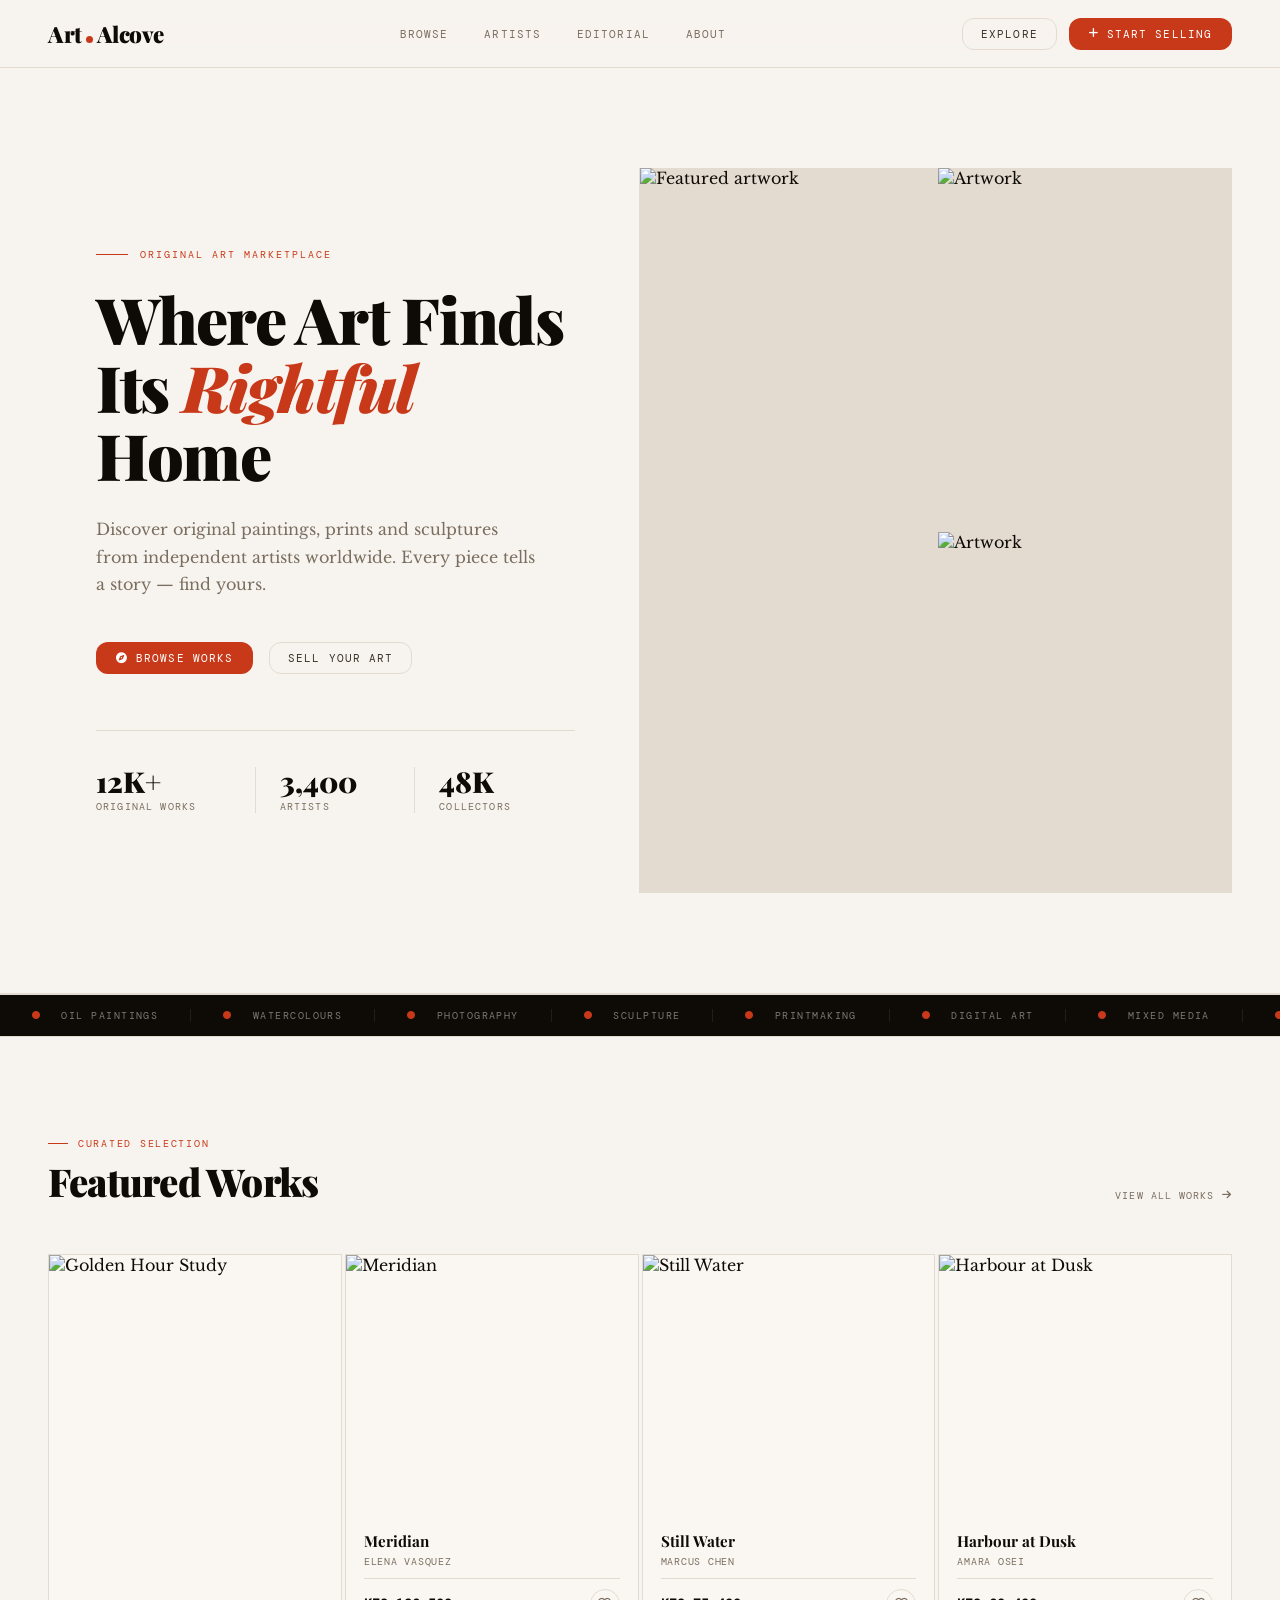
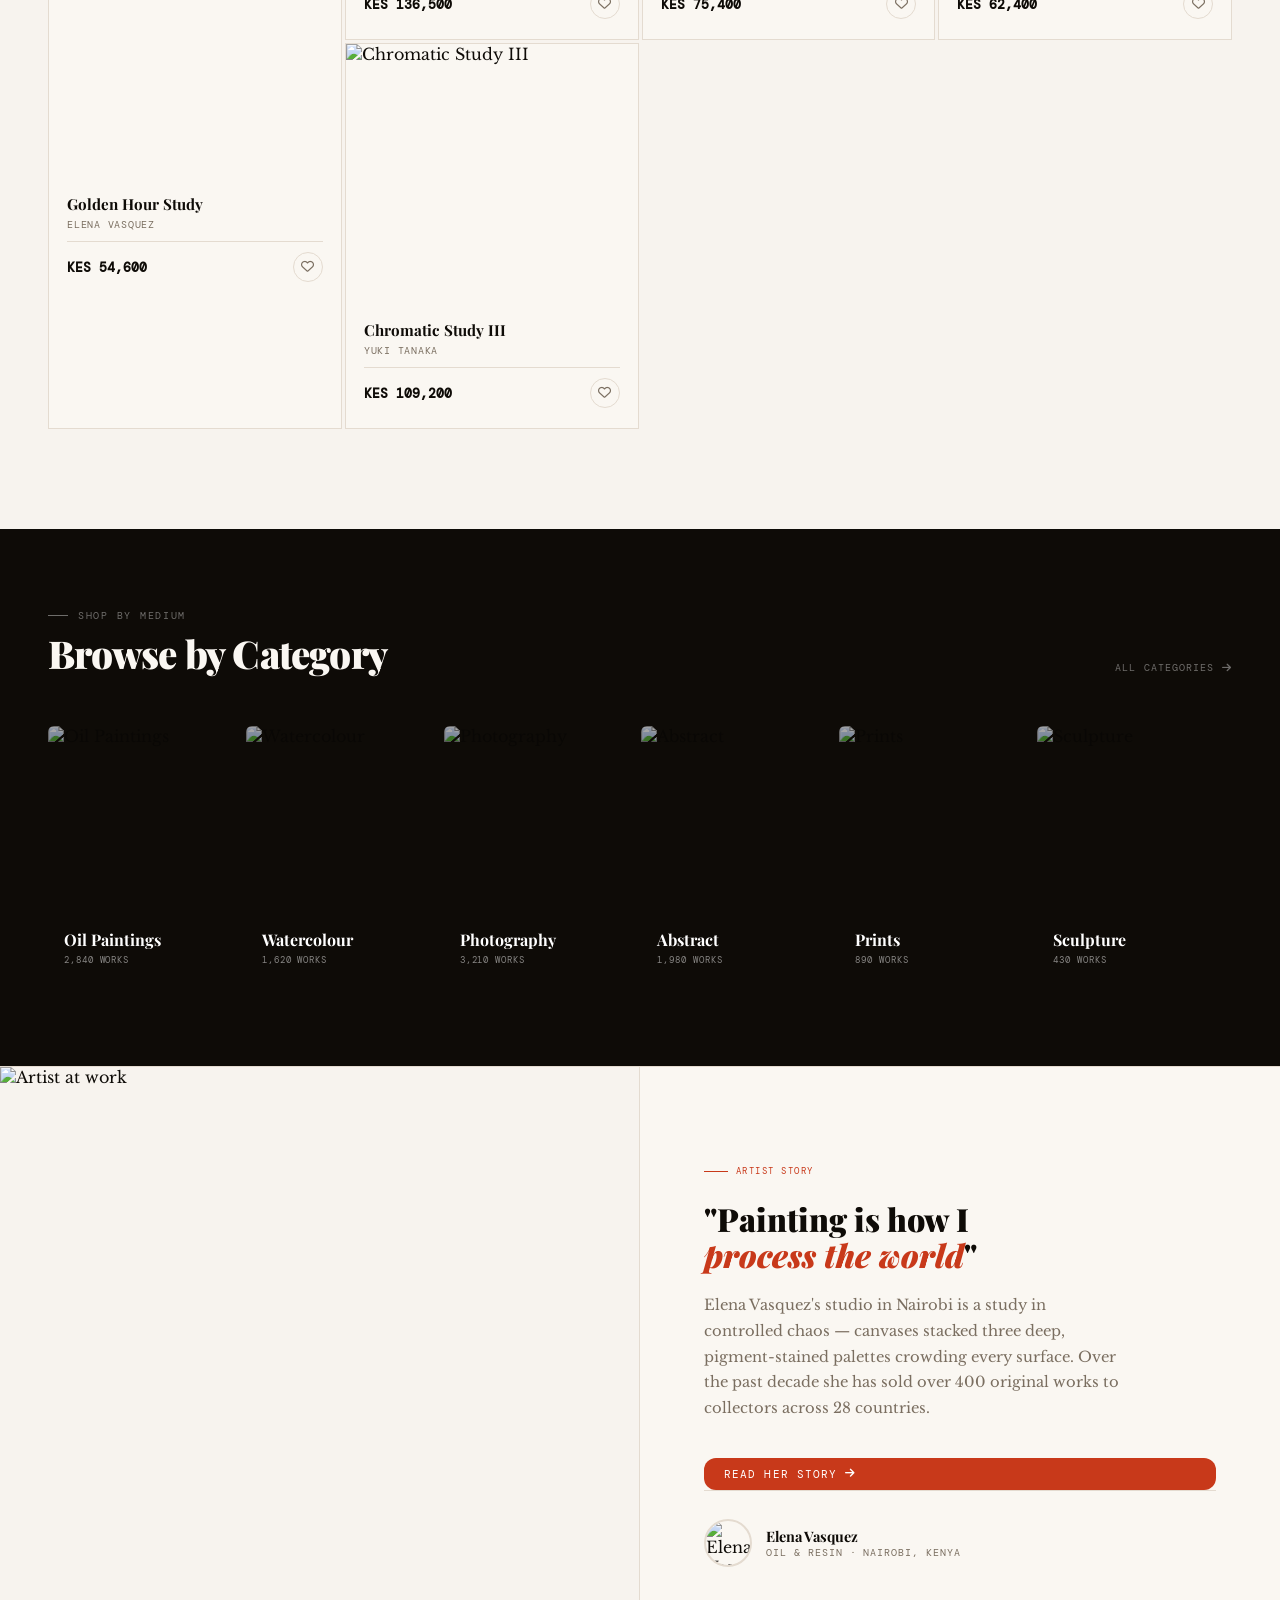
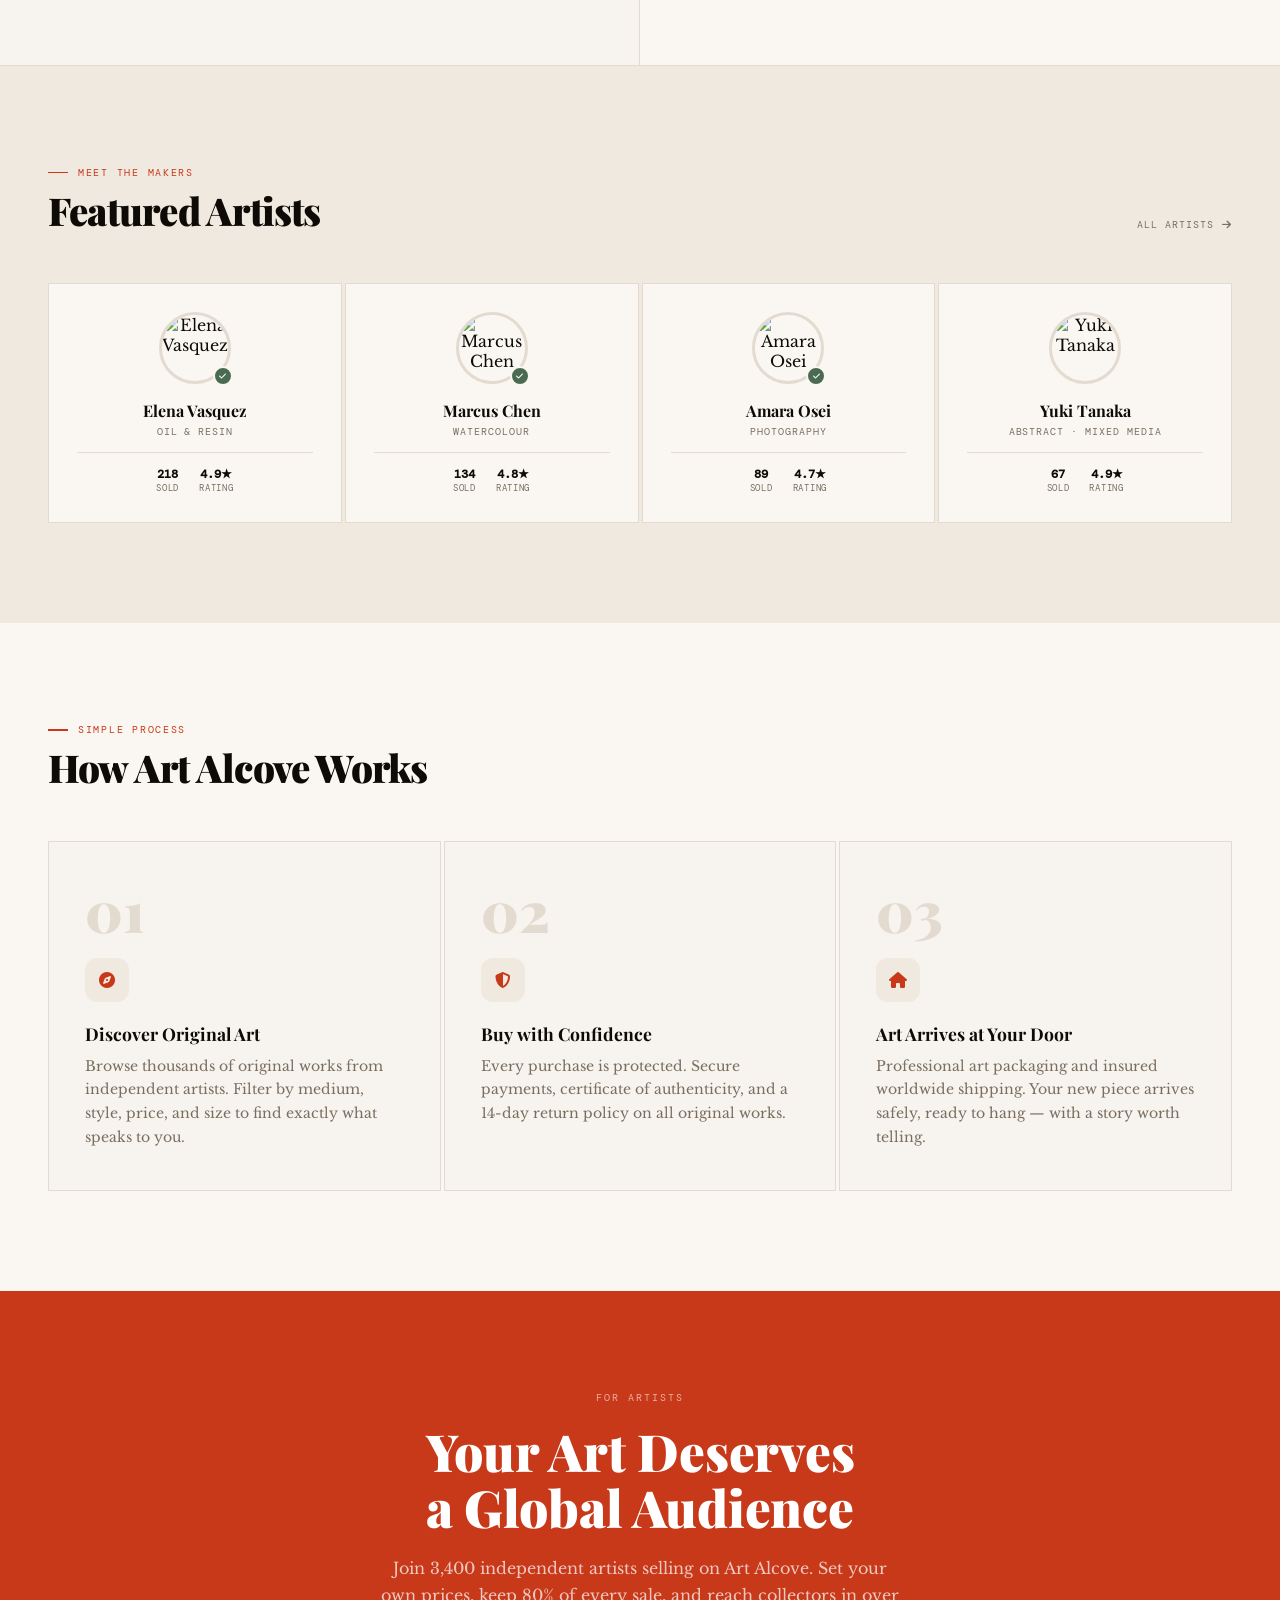
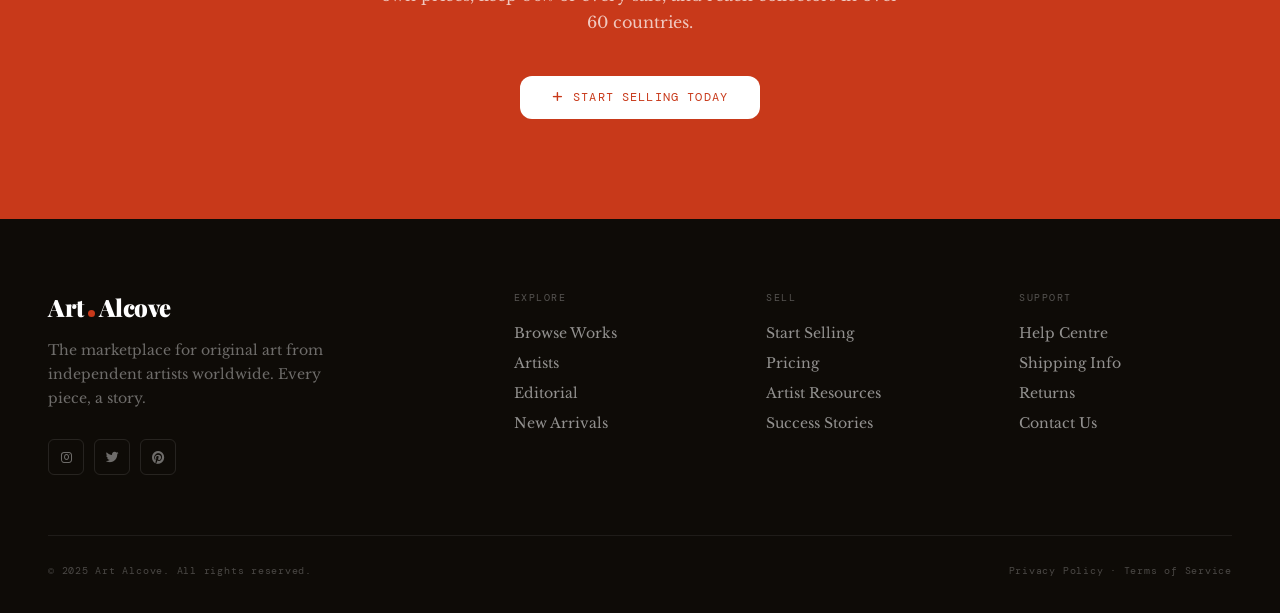
==== index.html @ 3cf75e59 "Initial commit: Set up core static pages" ====
<!DOCTYPE html>
<html lang="en">
<head>
  <meta charset="UTF-8">
  <meta name="viewport" content="width=device-width, initial-scale=1.0">
  <meta name="description" content="Art Alcove — Discover, collect and sell original art from independent artists worldwide.">
  <title>Art Alcove — Original Art Marketplace</title>

  <link rel="preconnect" href="https://fonts.googleapis.com">
  <link rel="preconnect" href="https://fonts.gstatic.com" crossorigin>
  <link href="https://fonts.googleapis.com/css2?family=Playfair+Display:ital,wght@0,700;0,900;1,700&family=DM+Mono:wght@400;500&family=Libre+Baskerville:ital,wght@0,400;0,700;1,400&display=swap" rel="stylesheet">
  <link rel="stylesheet" href="https://cdnjs.cloudflare.com/ajax/libs/font-awesome/6.5.0/css/all.min.css">

  <style>
    /* ═══════════════════════════════════════
       TOKENS
    ═══════════════════════════════════════ */
    :root {
      --ink:        #0e0b07;
      --ink-2:      #3a3228;
      --ink-3:      #7a6e60;
      --paper:      #f7f3ee;
      --paper-2:    #efe9e0;
      --paper-3:    #e4dbd0;
      --cream:      #faf7f2;
      --vermillion: #c8391a;
      --gold:       #b8902a;
      --sage:       #4a6b52;

      --serif: 'Playfair Display', Georgia, serif;
      --body:  'Libre Baskerville', Georgia, serif;
      --mono:  'DM Mono', monospace;
      --t: 0.28s cubic-bezier(0.4,0,0.2,1);

      --r-xs: 6px; --r-sm: 12px; --r-md: 18px;
      --r-lg: 24px; --r-xl: 32px; --r-pill: 9999px;
    }

    /* ═══════════════════════════════════════
       RESET & BASE
    ═══════════════════════════════════════ */
    *, *::before, *::after { margin:0; padding:0; box-sizing:border-box; }
    html { scroll-behavior: smooth; }
    body {
      font-family: var(--body);
      background: var(--paper);
      color: var(--ink);
      -webkit-font-smoothing: antialiased;
      overflow-x: hidden;
    }
    img { display:block; max-width:100%; }
    a   { text-decoration:none; color:inherit; }
    button { font-family:inherit; cursor:pointer; border:none; background:none; }

    /* ═══════════════════════════════════════
       NAV
    ═══════════════════════════════════════ */
    #nav {
      position: sticky; top:0; z-index: 200;
      display: flex; align-items: center; justify-content: space-between;
      padding: 0 48px;
      height: 68px;
      background: rgba(247,243,238,0.88);
      backdrop-filter: blur(20px);
      -webkit-backdrop-filter: blur(20px);
      border-bottom: 1px solid var(--paper-3);
    }

    .nav-logo {
      display: flex; align-items: baseline; gap: 3px;
      font-family: var(--serif);
      font-size: 1.4rem; font-weight: 900;
      color: var(--ink); letter-spacing: -0.02em;
    }
    .nav-logo-dot {
      display: inline-block;
      width: 7px; height: 7px; border-radius: 50%;
      background: var(--vermillion);
      margin: 0 1px 3px; flex-shrink:0;
    }

    .nav-links {
      display: flex; align-items: center; gap: 36px;
    }
    .nav-links a {
      font-family: var(--mono); font-size: 0.68rem;
      letter-spacing: 0.1em; text-transform: uppercase;
      color: var(--ink-3);
      transition: color var(--t);
      position: relative;
    }
    .nav-links a::after {
      content:''; position:absolute; bottom:-4px; left:0; right:0;
      height:1px; background:var(--vermillion);
      transform:scaleX(0); transform-origin:left;
      transition:transform var(--t);
    }
    .nav-links a:hover { color:var(--ink); }
    .nav-links a:hover::after { transform:scaleX(1); }

    .nav-actions {
      display: flex; align-items: center; gap: 12px;
    }
    .btn-ghost {
      font-family: var(--mono); font-size: 0.68rem;
      letter-spacing: 0.1em; text-transform: uppercase;
      color: var(--ink-2); padding: 8px 18px;
      border: 1px solid var(--paper-3);
      border-radius: var(--r-sm);
      transition: all var(--t);
    }
    .btn-ghost:hover { border-color: var(--ink-2); color:var(--ink); }

    .btn-primary {
      font-family: var(--mono); font-size: 0.68rem;
      letter-spacing: 0.1em; text-transform: uppercase;
      color: #fff; padding: 9px 20px;
      background: var(--vermillion);
      border-radius: var(--r-sm);
      transition: all var(--t);
      display: inline-flex; align-items:center; gap:8px;
    }
    .btn-primary:hover {
      background: var(--ink);
      transform: translateY(-1px);
      box-shadow: 0 6px 20px rgba(14,11,7,0.18);
    }

    /* ═══════════════════════════════════════
       HERO
    ═══════════════════════════════════════ */
    .hero {
      display: grid;
      grid-template-columns: 1fr 1fr;
      min-height: calc(100vh - 68px);
      border-bottom: 1px solid var(--paper-3);
    }

    .hero-left {
      display: flex; flex-direction: column;
      justify-content: center;
      padding: 80px 64px 80px 48px;
      border-right: 1px solid var(--paper-3);
    }

    .hero-overline {
      font-family: var(--mono); font-size: 0.62rem;
      letter-spacing: 0.2em; text-transform: uppercase;
      color: var(--vermillion); margin-bottom: 24px;
      display: flex; align-items: center; gap: 12px;
    }
    .hero-overline::before {
      content: '';
      display: block; width: 32px; height: 1.5px;
      background: var(--vermillion);
    }

    .hero-title {
      font-family: var(--serif);
      font-size: clamp(2.8rem, 5vw, 4.2rem);
      font-weight: 900; line-height: 1.06;
      color: var(--ink); letter-spacing: -0.02em;
      margin-bottom: 28px;
    }
    .hero-title em {
      font-style: italic; color: var(--vermillion);
    }

    .hero-sub {
      font-size: 1rem; line-height: 1.7;
      color: var(--ink-3); max-width: 440px;
      margin-bottom: 44px;
    }

    .hero-ctas {
      display: flex; align-items: center; gap: 16px;
      margin-bottom: 56px;
    }

    .hero-stats {
      display: grid; grid-template-columns: repeat(3,1fr);
      gap: 0;
      border-top: 1px solid var(--paper-3);
      padding-top: 36px;
    }
    .hero-stat {
      padding-right: 24px;
      border-right: 1px solid var(--paper-3);
    }
    .hero-stat:last-child { border-right: none; padding-right: 0; padding-left: 24px; }
    .hero-stat:nth-child(2) { padding: 0 24px; }

    .stat-value {
      font-family: var(--serif);
      font-size: 1.8rem; font-weight: 900;
      color: var(--ink); line-height: 1;
      margin-bottom: 4px;
    }
    .stat-label {
      font-family: var(--mono); font-size: 0.6rem;
      letter-spacing: 0.12em; text-transform: uppercase;
      color: var(--ink-3);
    }

    /* Hero right — mosaic */
    .hero-right {
      display: grid;
      grid-template-columns: 1fr 1fr;
      grid-template-rows: 1fr 1fr;
      gap: 3px;
      background: var(--paper-3);
      overflow: hidden;
    }
    .hero-mosaic-img {
      width: 100%; height: 100%;
      object-fit: cover;
      transition: transform 0.6s ease;
    }
    .hero-mosaic-img:hover { transform: scale(1.04); }
    .mosaic-tall {
      grid-row: span 2;
    }

    /* ═══════════════════════════════════════
       MARQUEE
    ═══════════════════════════════════════ */
    .marquee-strip {
      border-top: 1px solid var(--paper-3);
      border-bottom: 1px solid var(--paper-3);
      background: var(--ink);
      overflow: hidden;
      padding: 14px 0;
    }
    .marquee-track {
      display: flex; gap: 0;
      animation: marqueeScroll 28s linear infinite;
      width: max-content;
    }
    @keyframes marqueeScroll {
      from { transform: translateX(0); }
      to   { transform: translateX(-50%); }
    }
    .marquee-item {
      display: flex; align-items: center; gap: 20px;
      padding: 0 32px;
      font-family: var(--mono); font-size: 0.65rem;
      letter-spacing: 0.14em; text-transform: uppercase;
      color: rgba(255,255,255,0.45);
      white-space: nowrap;
      border-right: 1px solid rgba(255,255,255,0.08);
    }
    .marquee-item i { color: var(--vermillion); font-size: 0.5rem; }

    /* ═══════════════════════════════════════
       SECTION SHARED
    ═══════════════════════════════════════ */
    section { padding: 100px 48px; }

    .section-header {
      display: flex; align-items: flex-end; justify-content: space-between;
      margin-bottom: 52px;
    }
    .section-overline {
      font-family: var(--mono); font-size: 0.6rem;
      letter-spacing: 0.18em; text-transform: uppercase;
      color: var(--vermillion); margin-bottom: 10px;
      display: flex; align-items: center; gap: 10px;
    }
    .section-overline::before {
      content:''; display:block;
      width:20px; height:1.5px; background:var(--vermillion);
    }
    .section-title {
      font-family: var(--serif);
      font-size: clamp(1.8rem, 3vw, 2.5rem);
      font-weight: 900; line-height: 1.1;
      color: var(--ink); letter-spacing: -0.02em;
    }
    .section-link {
      font-family: var(--mono); font-size: 0.65rem;
      letter-spacing: 0.1em; text-transform: uppercase;
      color: var(--ink-3); display: flex; align-items: center; gap: 8px;
      transition: color var(--t);
    }
    .section-link:hover { color: var(--vermillion); }

    /* ═══════════════════════════════════════
       FEATURED WORKS GRID
    ═══════════════════════════════════════ */
    #featured { background: var(--paper); }

    .works-grid {
      display: grid;
      grid-template-columns: repeat(4, 1fr);
      gap: 3px;
    }

    .work-card {
      background: var(--cream);
      border: 1px solid var(--paper-3);
      overflow: hidden;
      cursor: pointer;
      transition: box-shadow var(--t), transform var(--t);
      position: relative;
    }
    .work-card:hover {
      transform: translateY(-4px);
      box-shadow: 0 16px 48px rgba(14,11,7,0.12);
      z-index: 2;
    }
    .work-card--tall { grid-row: span 2; }

    .work-img-wrap { position:relative; overflow:hidden; }
    .work-img-wrap img {
      width:100%; height:260px; object-fit:cover;
      transition: transform 0.55s ease;
    }
    .work-card--tall .work-img-wrap img { height:100%; min-height:523px; }
    .work-card:hover .work-img-wrap img { transform: scale(1.05); }

    .work-overlay {
      position:absolute; inset:0;
      background: linear-gradient(to top, rgba(14,11,7,0.7) 0%, transparent 55%);
      opacity:0; transition: opacity var(--t);
      display:flex; align-items:flex-end; padding:20px;
    }
    .work-card:hover .work-overlay { opacity:1; }
    .work-overlay-btn {
      font-family:var(--mono); font-size:0.62rem;
      letter-spacing:0.1em; text-transform:uppercase;
      color:#fff; padding:8px 16px;
      border:1px solid rgba(255,255,255,0.4);
      border-radius:var(--r-xs);
      transition:all var(--t);
    }
    .work-overlay-btn:hover { background:var(--vermillion); border-color:var(--vermillion); }

    .work-info { padding: 16px 18px 20px; }
    .work-title {
      font-family:var(--serif); font-size:0.95rem; font-weight:700;
      color:var(--ink); margin-bottom:4px;
      white-space:nowrap; overflow:hidden; text-overflow:ellipsis;
    }
    .work-artist {
      font-family:var(--mono); font-size:0.6rem;
      letter-spacing:0.08em; text-transform:uppercase;
      color:var(--ink-3); margin-bottom:10px;
    }
    .work-footer {
      display:flex; align-items:center; justify-content:space-between;
      padding-top:10px; border-top:1px solid var(--paper-3);
    }
    .work-price {
      font-family:var(--mono); font-size:0.82rem;
      font-weight:600; color:var(--ink);
    }
    .work-save {
      width:30px; height:30px; border-radius:50%;
      display:flex; align-items:center; justify-content:center;
      color:var(--ink-3); font-size:0.8rem;
      border:1px solid var(--paper-3);
      transition:all var(--t);
    }
    .work-save:hover { border-color:var(--vermillion); color:var(--vermillion); }

    /* ═══════════════════════════════════════
       CATEGORY STRIP
    ═══════════════════════════════════════ */
    #categories {
      background: var(--ink);
      padding: 80px 48px;
    }
    #categories .section-title { color: var(--cream); }
    #categories .section-overline { color: rgba(255,255,255,0.4); }
    #categories .section-overline::before { background: rgba(255,255,255,0.4); }

    .cats-grid {
      display: grid;
      grid-template-columns: repeat(6, 1fr);
      gap: 3px;
      margin-top: 48px;
    }
    .cat-card {
      position: relative; overflow: hidden;
      aspect-ratio: 3/4;
      cursor: pointer;
      border-radius: var(--r-xs);
    }
    .cat-card img {
      width:100%; height:100%; object-fit:cover;
      transition: transform 0.55s ease;
      filter: brightness(0.65);
    }
    .cat-card:hover img { transform: scale(1.08); filter: brightness(0.75); }
    .cat-card-body {
      position:absolute; bottom:0; left:0; right:0;
      padding: 20px 16px;
      background: linear-gradient(to top, rgba(14,11,7,0.85), transparent);
    }
    .cat-name {
      font-family:var(--serif); font-size:1rem; font-weight:700;
      color:#fff; margin-bottom:4px;
    }
    .cat-count {
      font-family:var(--mono); font-size:0.58rem;
      letter-spacing:0.1em; text-transform:uppercase;
      color:rgba(255,255,255,0.5);
    }

    /* ═══════════════════════════════════════
       EDITORIAL FEATURE
    ═══════════════════════════════════════ */
    #editorial {
      display: grid;
      grid-template-columns: 1fr 1fr;
      gap: 0;
      padding: 0;
      border-top: 1px solid var(--paper-3);
      border-bottom: 1px solid var(--paper-3);
      min-height: 600px;
    }
    .editorial-img {
      width:100%; height:100%;
      object-fit:cover; display:block;
      border-right: 1px solid var(--paper-3);
    }
    .editorial-body {
      display:flex; flex-direction:column; justify-content:center;
      padding: 80px 64px;
      background: var(--cream);
    }
    .editorial-tag {
      display:inline-flex; align-items:center; gap:8px;
      font-family:var(--mono); font-size:0.58rem;
      letter-spacing:0.16em; text-transform:uppercase;
      color:var(--vermillion); margin-bottom:24px;
    }
    .editorial-tag::before {
      content:''; display:block;
      width:24px; height:1.5px; background:var(--vermillion);
    }
    .editorial-title {
      font-family:var(--serif);
      font-size:clamp(1.6rem, 2.5vw, 2.2rem); font-weight:900;
      line-height:1.12; color:var(--ink); margin-bottom:20px;
    }
    .editorial-title em { font-style:italic; color:var(--vermillion); }
    .editorial-text {
      font-size:0.92rem; line-height:1.75;
      color:var(--ink-3); margin-bottom:36px; max-width:420px;
    }
    .editorial-artist-row {
      display:flex; align-items:center; gap:14px;
      padding-top:28px; border-top:1px solid var(--paper-3);
    }
    .editorial-avatar {
      width:48px; height:48px; border-radius:50%;
      object-fit:cover; border:2px solid var(--paper-3);
    }
    .editorial-artist-name {
      font-family:var(--serif); font-size:0.9rem; font-weight:700;
    }
    .editorial-artist-tag {
      font-family:var(--mono); font-size:0.6rem;
      letter-spacing:0.1em; text-transform:uppercase; color:var(--ink-3);
    }

    /* ═══════════════════════════════════════
       ARTIST SPOTLIGHT
    ═══════════════════════════════════════ */
    #artists { background: var(--paper-2); }

    .artists-grid {
      display: grid;
      grid-template-columns: repeat(4, 1fr);
      gap: 3px;
    }
    .artist-card {
      background: var(--cream);
      border: 1px solid var(--paper-3);
      padding: 28px;
      text-align:center;
      transition: all var(--t);
      cursor: pointer;
    }
    .artist-card:hover {
      transform: translateY(-4px);
      box-shadow: 0 12px 36px rgba(14,11,7,0.1);
    }
    .artist-avatar-wrap { position:relative; display:inline-block; margin-bottom:16px; }
    .artist-avatar {
      width:72px; height:72px; border-radius:50%;
      object-fit:cover; border:3px solid var(--paper-3);
      transition: border-color var(--t);
    }
    .artist-card:hover .artist-avatar { border-color:var(--vermillion); }
    .artist-verified {
      position:absolute; bottom:-2px; right:-2px;
      width:20px; height:20px; border-radius:50%;
      background:var(--sage); border:2px solid var(--cream);
      display:flex; align-items:center; justify-content:center;
      color:#fff; font-size:0.5rem;
    }
    .artist-name {
      font-family:var(--serif); font-size:1rem; font-weight:700;
      margin-bottom:4px;
    }
    .artist-medium {
      font-family:var(--mono); font-size:0.6rem;
      letter-spacing:0.1em; text-transform:uppercase;
      color:var(--ink-3); margin-bottom:14px;
    }
    .artist-stats {
      display:flex; justify-content:center; gap:20px;
      padding-top:14px; border-top:1px solid var(--paper-3);
    }
    .artist-stat-val {
      font-family:var(--mono); font-size:0.72rem; font-weight:600;
    }
    .artist-stat-lbl {
      font-family:var(--mono); font-size:0.56rem;
      letter-spacing:0.08em; text-transform:uppercase; color:var(--ink-3);
    }

    /* ═══════════════════════════════════════
       HOW IT WORKS
    ═══════════════════════════════════════ */
    #how { background: var(--cream); }

    .how-grid {
      display:grid; grid-template-columns:repeat(3,1fr);
      gap:3px;
    }
    .how-card {
      padding:40px 36px;
      border:1px solid var(--paper-3);
      background:var(--paper);
      position:relative;
    }
    .how-num {
      font-family:var(--serif);
      font-size:3.5rem; font-weight:900; line-height:1;
      color:var(--paper-3); margin-bottom:20px;
      user-select:none;
    }
    .how-icon {
      width:44px; height:44px; border-radius:var(--r-sm);
      background:var(--paper-2);
      display:flex; align-items:center; justify-content:center;
      color:var(--vermillion); font-size:1rem;
      margin-bottom:20px;
    }
    .how-title {
      font-family:var(--serif); font-size:1.1rem; font-weight:700;
      margin-bottom:10px;
    }
    .how-text { font-size:0.88rem; line-height:1.7; color:var(--ink-3); }

    /* ═══════════════════════════════════════
       SELL CTA
    ═══════════════════════════════════════ */
    #sell-cta {
      background: var(--vermillion);
      padding: 100px 48px;
      text-align: center;
    }
    .cta-overline {
      font-family:var(--mono); font-size:0.62rem;
      letter-spacing:0.2em; text-transform:uppercase;
      color:rgba(255,255,255,0.6); margin-bottom:20px;
    }
    .cta-title {
      font-family:var(--serif);
      font-size:clamp(2rem,4vw,3.2rem); font-weight:900;
      color:#fff; line-height:1.08; margin-bottom:20px;
    }
    .cta-sub {
      font-size:1rem; line-height:1.7;
      color:rgba(255,255,255,0.72); max-width:520px;
      margin:0 auto 40px;
    }
    .btn-white {
      display:inline-flex; align-items:center; gap:10px;
      font-family:var(--mono); font-size:0.72rem;
      letter-spacing:0.1em; text-transform:uppercase;
      color:var(--vermillion); background:#fff;
      padding:14px 32px; border-radius:var(--r-sm);
      transition:all var(--t);
    }
    .btn-white:hover {
      background:var(--ink); color:#fff;
      transform:translateY(-2px);
      box-shadow:0 10px 32px rgba(14,11,7,0.3);
    }

    /* ═══════════════════════════════════════
       FOOTER
    ═══════════════════════════════════════ */
    footer {
      background: var(--ink);
      padding: 72px 48px 36px;
    }
    .footer-top {
      display:grid; grid-template-columns:2fr 1fr 1fr 1fr;
      gap:40px; margin-bottom:60px;
    }
    .footer-logo {
      font-family:var(--serif); font-size:1.5rem; font-weight:900;
      color:#fff; letter-spacing:-0.02em; margin-bottom:16px;
      display:flex; align-items:baseline; gap:3px;
    }
    .footer-logo-dot {
      width:7px; height:7px; border-radius:50%;
      background:var(--vermillion); margin:0 1px 3px; flex-shrink:0;
    }
    .footer-tagline {
      font-size:0.88rem; line-height:1.7;
      color:rgba(255,255,255,0.4); max-width:280px;
      margin-bottom:28px;
    }
    .footer-social {
      display:flex; gap:10px;
    }
    .footer-social-btn {
      width:36px; height:36px; border-radius:var(--r-xs);
      border:1px solid rgba(255,255,255,0.1);
      display:flex; align-items:center; justify-content:center;
      color:rgba(255,255,255,0.4); font-size:0.8rem;
      transition:all var(--t);
    }
    .footer-social-btn:hover { border-color:var(--vermillion); color:var(--vermillion); }

    .footer-col-title {
      font-family:var(--mono); font-size:0.6rem;
      letter-spacing:0.16em; text-transform:uppercase;
      color:rgba(255,255,255,0.3); margin-bottom:20px;
    }
    .footer-col a {
      display:block;
      font-size:0.88rem; color:rgba(255,255,255,0.55);
      margin-bottom:12px; transition:color var(--t);
    }
    .footer-col a:hover { color:#fff; }

    .footer-bottom {
      display:flex; align-items:center; justify-content:space-between;
      padding-top:28px; border-top:1px solid rgba(255,255,255,0.07);
      font-family:var(--mono); font-size:0.6rem;
      letter-spacing:0.08em; color:rgba(255,255,255,0.25);
    }

    /* ═══════════════════════════════════════
       RESPONSIVE
    ═══════════════════════════════════════ */
    @media (max-width:1100px) {
      .works-grid { grid-template-columns:repeat(3,1fr); }
      .cats-grid  { grid-template-columns:repeat(3,1fr); }
      .artists-grid { grid-template-columns:repeat(2,1fr); }
      .footer-top { grid-template-columns:1fr 1fr; }
    }
    @media (max-width:768px) {
      #nav { padding:0 24px; }
      .nav-links { display:none; }
      section { padding:60px 24px; }
      .hero { grid-template-columns:1fr; min-height:auto; }
      .hero-right { display:none; }
      .hero-left { padding:60px 24px; }
      #editorial { grid-template-columns:1fr; }
      .editorial-img { height:300px; }
      .editorial-body { padding:48px 24px; }
      .works-grid { grid-template-columns:repeat(2,1fr); }
      .cats-grid  { grid-template-columns:repeat(2,1fr); }
      .artists-grid { grid-template-columns:repeat(2,1fr); }
      .how-grid { grid-template-columns:1fr; }
      .footer-top { grid-template-columns:1fr; }
      #categories { padding:60px 24px; }
      #sell-cta { padding:60px 24px; }
      footer { padding:48px 24px 28px; }
    }
  </style>
</head>
<body>

  <!-- ══════════ NAV ══════════ -->
  <nav id="nav">
    <a href="index.html" class="nav-logo">
      Art<span class="nav-logo-dot"></span>Alcove
    </a>
    <div class="nav-links">
      <a href="browse.html">Browse</a>
      <a href="artist.html">Artists</a>
      <a href="#">Editorial</a>
      <a href="#">About</a>
    </div>
    <div class="nav-actions">
      <a href="browse.html" class="btn-ghost">Explore</a>
      <a href="dashboard.html" class="btn-primary">
        <i class="fas fa-plus"></i> Start Selling
      </a>
    </div>
  </nav>

  <!-- ══════════ HERO ══════════ -->
  <section class="hero">
    <div class="hero-left">
      <div class="hero-overline">Original Art Marketplace</div>
      <h1 class="hero-title">
        Where Art Finds<br>Its <em>Rightful</em><br>Home
      </h1>
      <p class="hero-sub">
        Discover original paintings, prints and sculptures from independent artists worldwide. Every piece tells a story — find yours.
      </p>
      <div class="hero-ctas">
        <a href="browse.html" class="btn-primary">
          <i class="fas fa-compass"></i> Browse Works
        </a>
        <a href="dashboard.html" class="btn-ghost">Sell Your Art</a>
      </div>
      <div class="hero-stats">
        <div class="hero-stat">
          <div class="stat-value">12K+</div>
          <div class="stat-label">Original Works</div>
        </div>
        <div class="hero-stat">
          <div class="stat-value">3,400</div>
          <div class="stat-label">Artists</div>
        </div>
        <div class="hero-stat">
          <div class="stat-value">48K</div>
          <div class="stat-label">Collectors</div>
        </div>
      </div>
    </div>

    <div class="hero-right">
      <img class="hero-mosaic-img mosaic-tall"
        src="https://images.unsplash.com/photo-1541961017774-22349e4a1262?w=600&q=80" alt="Featured artwork">
      <img class="hero-mosaic-img"
        src="https://images.unsplash.com/photo-1579783901586-d88db74b4fe4?w=400&q=80" alt="Artwork">
      <img class="hero-mosaic-img"
        src="https://images.unsplash.com/photo-1547036967-23d11aacaee0?w=400&q=80" alt="Artwork">
    </div>
  </section>

  <!-- ══════════ MARQUEE ══════════ -->
  <div class="marquee-strip" aria-hidden="true">
    <div class="marquee-track">
      <!-- doubled for seamless loop -->
      <div class="marquee-item"><i class="fas fa-circle"></i> Oil Paintings</div>
      <div class="marquee-item"><i class="fas fa-circle"></i> Watercolours</div>
      <div class="marquee-item"><i class="fas fa-circle"></i> Photography</div>
      <div class="marquee-item"><i class="fas fa-circle"></i> Sculpture</div>
      <div class="marquee-item"><i class="fas fa-circle"></i> Printmaking</div>
      <div class="marquee-item"><i class="fas fa-circle"></i> Digital Art</div>
      <div class="marquee-item"><i class="fas fa-circle"></i> Mixed Media</div>
      <div class="marquee-item"><i class="fas fa-circle"></i> Illustration</div>
      <div class="marquee-item"><i class="fas fa-circle"></i> Abstract</div>
      <div class="marquee-item"><i class="fas fa-circle"></i> Portrait</div>
      <div class="marquee-item"><i class="fas fa-circle"></i> Oil Paintings</div>
      <div class="marquee-item"><i class="fas fa-circle"></i> Watercolours</div>
      <div class="marquee-item"><i class="fas fa-circle"></i> Photography</div>
      <div class="marquee-item"><i class="fas fa-circle"></i> Sculpture</div>
      <div class="marquee-item"><i class="fas fa-circle"></i> Printmaking</div>
      <div class="marquee-item"><i class="fas fa-circle"></i> Digital Art</div>
      <div class="marquee-item"><i class="fas fa-circle"></i> Mixed Media</div>
      <div class="marquee-item"><i class="fas fa-circle"></i> Illustration</div>
      <div class="marquee-item"><i class="fas fa-circle"></i> Abstract</div>
      <div class="marquee-item"><i class="fas fa-circle"></i> Portrait</div>
    </div>
  </div>

  <!-- ══════════ FEATURED WORKS ══════════ -->
  <section id="featured">
    <div class="section-header">
      <div>
        <div class="section-overline">Curated Selection</div>
        <h2 class="section-title">Featured Works</h2>
      </div>
      <a href="browse.html" class="section-link">
        View all works <i class="fas fa-arrow-right"></i>
      </a>
    </div>

    <div class="works-grid">
      <div class="work-card work-card--tall">
        <div class="work-img-wrap">
          <img src="https://images.unsplash.com/photo-1541961017774-22349e4a1262?w=600&q=80" alt="Golden Hour Study">
          <div class="work-overlay">
            <a href="listing.html" class="work-overlay-btn">View Work</a>
          </div>
        </div>
        <div class="work-info">
          <div class="work-title">Golden Hour Study</div>
          <div class="work-artist">Elena Vasquez</div>
          <div class="work-footer">
            <div class="work-price">KES 54,600</div>
            <button class="work-save" aria-label="Save"><i class="far fa-heart"></i></button>
          </div>
        </div>
      </div>

      <div class="work-card">
        <div class="work-img-wrap">
          <img src="https://images.unsplash.com/photo-1547036967-23d11aacaee0?w=400&q=80" alt="Meridian">
          <div class="work-overlay"><a href="listing.html" class="work-overlay-btn">View Work</a></div>
        </div>
        <div class="work-info">
          <div class="work-title">Meridian</div>
          <div class="work-artist">Elena Vasquez</div>
          <div class="work-footer">
            <div class="work-price">KES 136,500</div>
            <button class="work-save" aria-label="Save"><i class="far fa-heart"></i></button>
          </div>
        </div>
      </div>

      <div class="work-card">
        <div class="work-img-wrap">
          <img src="https://images.unsplash.com/photo-1579783901586-d88db74b4fe4?w=400&q=80" alt="Still Water">
          <div class="work-overlay"><a href="listing.html" class="work-overlay-btn">View Work</a></div>
        </div>
        <div class="work-info">
          <div class="work-title">Still Water</div>
          <div class="work-artist">Marcus Chen</div>
          <div class="work-footer">
            <div class="work-price">KES 75,400</div>
            <button class="work-save" aria-label="Save"><i class="far fa-heart"></i></button>
          </div>
        </div>
      </div>

      <div class="work-card">
        <div class="work-img-wrap">
          <img src="https://images.unsplash.com/photo-1549490349-8643362247b5?w=400&q=80" alt="Harbour at Dusk">
          <div class="work-overlay"><a href="listing.html" class="work-overlay-btn">View Work</a></div>
        </div>
        <div class="work-info">
          <div class="work-title">Harbour at Dusk</div>
          <div class="work-artist">Amara Osei</div>
          <div class="work-footer">
            <div class="work-price">KES 62,400</div>
            <button class="work-save" aria-label="Save"><i class="far fa-heart"></i></button>
          </div>
        </div>
      </div>

      <div class="work-card">
        <div class="work-img-wrap">
          <img src="https://images.unsplash.com/photo-1618005182384-a83a8bd57fbe?w=400&q=80" alt="Chromatic Study III">
          <div class="work-overlay"><a href="listing.html" class="work-overlay-btn">View Work</a></div>
        </div>
        <div class="work-info">
          <div class="work-title">Chromatic Study III</div>
          <div class="work-artist">Yuki Tanaka</div>
          <div class="work-footer">
            <div class="work-price">KES 109,200</div>
            <button class="work-save" aria-label="Save"><i class="far fa-heart"></i></button>
          </div>
        </div>
      </div>
    </div>
  </section>

  <!-- ══════════ CATEGORIES ══════════ -->
  <section id="categories">
    <div class="section-header">
      <div>
        <div class="section-overline" style="color:rgba(255,255,255,0.4)">Shop by medium</div>
        <h2 class="section-title" style="color:var(--cream)">Browse by Category</h2>
      </div>
      <a href="browse.html" class="section-link" style="color:rgba(255,255,255,0.4)">
        All categories <i class="fas fa-arrow-right"></i>
      </a>
    </div>
    <div class="cats-grid">
      <div class="cat-card">
        <img src="https://images.unsplash.com/photo-1541961017774-22349e4a1262?w=400&q=80" alt="Oil Paintings">
        <div class="cat-card-body">
          <div class="cat-name">Oil Paintings</div>
          <div class="cat-count">2,840 works</div>
        </div>
      </div>
      <div class="cat-card">
        <img src="https://images.unsplash.com/photo-1579783901586-d88db74b4fe4?w=400&q=80" alt="Watercolour">
        <div class="cat-card-body">
          <div class="cat-name">Watercolour</div>
          <div class="cat-count">1,620 works</div>
        </div>
      </div>
      <div class="cat-card">
        <img src="https://images.unsplash.com/photo-1505765050516-f72dcac9c60e?w=400&q=80" alt="Photography">
        <div class="cat-card-body">
          <div class="cat-name">Photography</div>
          <div class="cat-count">3,210 works</div>
        </div>
      </div>
      <div class="cat-card">
        <img src="https://images.unsplash.com/photo-1618005182384-a83a8bd57fbe?w=400&q=80" alt="Abstract">
        <div class="cat-card-body">
          <div class="cat-name">Abstract</div>
          <div class="cat-count">1,980 works</div>
        </div>
      </div>
      <div class="cat-card">
        <img src="https://images.unsplash.com/photo-1547036967-23d11aacaee0?w=400&q=80" alt="Prints">
        <div class="cat-card-body">
          <div class="cat-name">Prints</div>
          <div class="cat-count">890 works</div>
        </div>
      </div>
      <div class="cat-card">
        <img src="https://images.unsplash.com/photo-1549490349-8643362247b5?w=400&q=80" alt="Sculpture">
        <div class="cat-card-body">
          <div class="cat-name">Sculpture</div>
          <div class="cat-count">430 works</div>
        </div>
      </div>
    </div>
  </section>

  <!-- ══════════ EDITORIAL ══════════ -->
  <section id="editorial">
    <img class="editorial-img"
      src="https://images.unsplash.com/photo-1579783901586-d88db74b4fe4?w=900&q=80"
      alt="Artist at work">
    <div class="editorial-body">
      <div class="editorial-tag">Artist Story</div>
      <h2 class="editorial-title">
        "Painting is how I<br><em>process the world</em>"
      </h2>
      <p class="editorial-text">
        Elena Vasquez's studio in Nairobi is a study in controlled chaos — canvases stacked three deep, pigment-stained palettes crowding every surface. Over the past decade she has sold over 400 original works to collectors across 28 countries.
      </p>
      <a href="artist.html" class="btn-primary">
        Read Her Story <i class="fas fa-arrow-right"></i>
      </a>
      <div class="editorial-artist-row">
        <img class="editorial-avatar"
          src="https://images.unsplash.com/photo-1438761681033-6461ffad8d80?w=80&q=80"
          alt="Elena Vasquez">
        <div>
          <div class="editorial-artist-name">Elena Vasquez</div>
          <div class="editorial-artist-tag">Oil & Resin · Nairobi, Kenya</div>
        </div>
      </div>
    </div>
  </section>

  <!-- ══════════ ARTIST SPOTLIGHT ══════════ -->
  <section id="artists">
    <div class="section-header">
      <div>
        <div class="section-overline">Meet the makers</div>
        <h2 class="section-title">Featured Artists</h2>
      </div>
      <a href="artist.html" class="section-link">All artists <i class="fas fa-arrow-right"></i></a>
    </div>
    <div class="artists-grid">
      <div class="artist-card" onclick="location.href='artist.html'">
        <div class="artist-avatar-wrap">
          <img class="artist-avatar" src="https://images.unsplash.com/photo-1438761681033-6461ffad8d80?w=160&q=80" alt="Elena Vasquez">
          <div class="artist-verified"><i class="fas fa-check"></i></div>
        </div>
        <div class="artist-name">Elena Vasquez</div>
        <div class="artist-medium">Oil & Resin</div>
        <div class="artist-stats">
          <div><div class="artist-stat-val">218</div><div class="artist-stat-lbl">Sold</div></div>
          <div><div class="artist-stat-val">4.9★</div><div class="artist-stat-lbl">Rating</div></div>
        </div>
      </div>
      <div class="artist-card" onclick="location.href='artist.html'">
        <div class="artist-avatar-wrap">
          <img class="artist-avatar" src="https://images.unsplash.com/photo-1507003211169-0a1dd7228f2d?w=160&q=80" alt="Marcus Chen">
          <div class="artist-verified"><i class="fas fa-check"></i></div>
        </div>
        <div class="artist-name">Marcus Chen</div>
        <div class="artist-medium">Watercolour</div>
        <div class="artist-stats">
          <div><div class="artist-stat-val">134</div><div class="artist-stat-lbl">Sold</div></div>
          <div><div class="artist-stat-val">4.8★</div><div class="artist-stat-lbl">Rating</div></div>
        </div>
      </div>
      <div class="artist-card" onclick="location.href='artist.html'">
        <div class="artist-avatar-wrap">
          <img class="artist-avatar" src="https://images.unsplash.com/photo-1531746020798-e6953c6e8e04?w=160&q=80" alt="Amara Osei">
          <div class="artist-verified"><i class="fas fa-check"></i></div>
        </div>
        <div class="artist-name">Amara Osei</div>
        <div class="artist-medium">Photography</div>
        <div class="artist-stats">
          <div><div class="artist-stat-val">89</div><div class="artist-stat-lbl">Sold</div></div>
          <div><div class="artist-stat-val">4.7★</div><div class="artist-stat-lbl">Rating</div></div>
        </div>
      </div>
      <div class="artist-card" onclick="location.href='artist.html'">
        <div class="artist-avatar-wrap">
          <img class="artist-avatar" src="https://images.unsplash.com/photo-1488161628813-04466f872be2?w=160&q=80" alt="Yuki Tanaka">
        </div>
        <div class="artist-name">Yuki Tanaka</div>
        <div class="artist-medium">Abstract · Mixed Media</div>
        <div class="artist-stats">
          <div><div class="artist-stat-val">67</div><div class="artist-stat-lbl">Sold</div></div>
          <div><div class="artist-stat-val">4.9★</div><div class="artist-stat-lbl">Rating</div></div>
        </div>
      </div>
    </div>
  </section>

  <!-- ══════════ HOW IT WORKS ══════════ -->
  <section id="how">
    <div class="section-header">
      <div>
        <div class="section-overline">Simple process</div>
        <h2 class="section-title">How Art Alcove Works</h2>
      </div>
    </div>
    <div class="how-grid">
      <div class="how-card">
        <div class="how-num">01</div>
        <div class="how-icon"><i class="fas fa-compass"></i></div>
        <div class="how-title">Discover Original Art</div>
        <p class="how-text">Browse thousands of original works from independent artists. Filter by medium, style, price, and size to find exactly what speaks to you.</p>
      </div>
      <div class="how-card">
        <div class="how-num">02</div>
        <div class="how-icon"><i class="fas fa-shield-alt"></i></div>
        <div class="how-title">Buy with Confidence</div>
        <p class="how-text">Every purchase is protected. Secure payments, certificate of authenticity, and a 14-day return policy on all original works.</p>
      </div>
      <div class="how-card">
        <div class="how-num">03</div>
        <div class="how-icon"><i class="fas fa-home"></i></div>
        <div class="how-title">Art Arrives at Your Door</div>
        <p class="how-text">Professional art packaging and insured worldwide shipping. Your new piece arrives safely, ready to hang — with a story worth telling.</p>
      </div>
    </div>
  </section>

  <!-- ══════════ SELL CTA ══════════ -->
  <section id="sell-cta">
    <div class="cta-overline">For Artists</div>
    <h2 class="cta-title">Your Art Deserves<br>a Global Audience</h2>
    <p class="cta-sub">Join 3,400 independent artists selling on Art Alcove. Set your own prices, keep 80% of every sale, and reach collectors in over 60 countries.</p>
    <a href="dashboard.html" class="btn-white">
      <i class="fas fa-plus"></i> Start Selling Today
    </a>
  </section>

  <!-- ══════════ FOOTER ══════════ -->
  <footer>
    <div class="footer-top">
      <div>
        <div class="footer-logo">Art<span class="footer-logo-dot"></span>Alcove</div>
        <p class="footer-tagline">The marketplace for original art from independent artists worldwide. Every piece, a story.</p>
        <div class="footer-social">
          <a class="footer-social-btn" href="#" aria-label="Instagram"><i class="fab fa-instagram"></i></a>
          <a class="footer-social-btn" href="#" aria-label="Twitter"><i class="fab fa-twitter"></i></a>
          <a class="footer-social-btn" href="#" aria-label="Pinterest"><i class="fab fa-pinterest"></i></a>
        </div>
      </div>
      <div class="footer-col">
        <div class="footer-col-title">Explore</div>
        <a href="browse.html">Browse Works</a>
        <a href="artist.html">Artists</a>
        <a href="#">Editorial</a>
        <a href="#">New Arrivals</a>
      </div>
      <div class="footer-col">
        <div class="footer-col-title">Sell</div>
        <a href="dashboard.html">Start Selling</a>
        <a href="#">Pricing</a>
        <a href="#">Artist Resources</a>
        <a href="#">Success Stories</a>
      </div>
      <div class="footer-col">
        <div class="footer-col-title">Support</div>
        <a href="#">Help Centre</a>
        <a href="#">Shipping Info</a>
        <a href="#">Returns</a>
        <a href="#">Contact Us</a>
      </div>
    </div>
    <div class="footer-bottom">
      <span>© 2025 Art Alcove. All rights reserved.</span>
      <span>Privacy Policy · Terms of Service</span>
    </div>
  </footer>

</body>
</html>
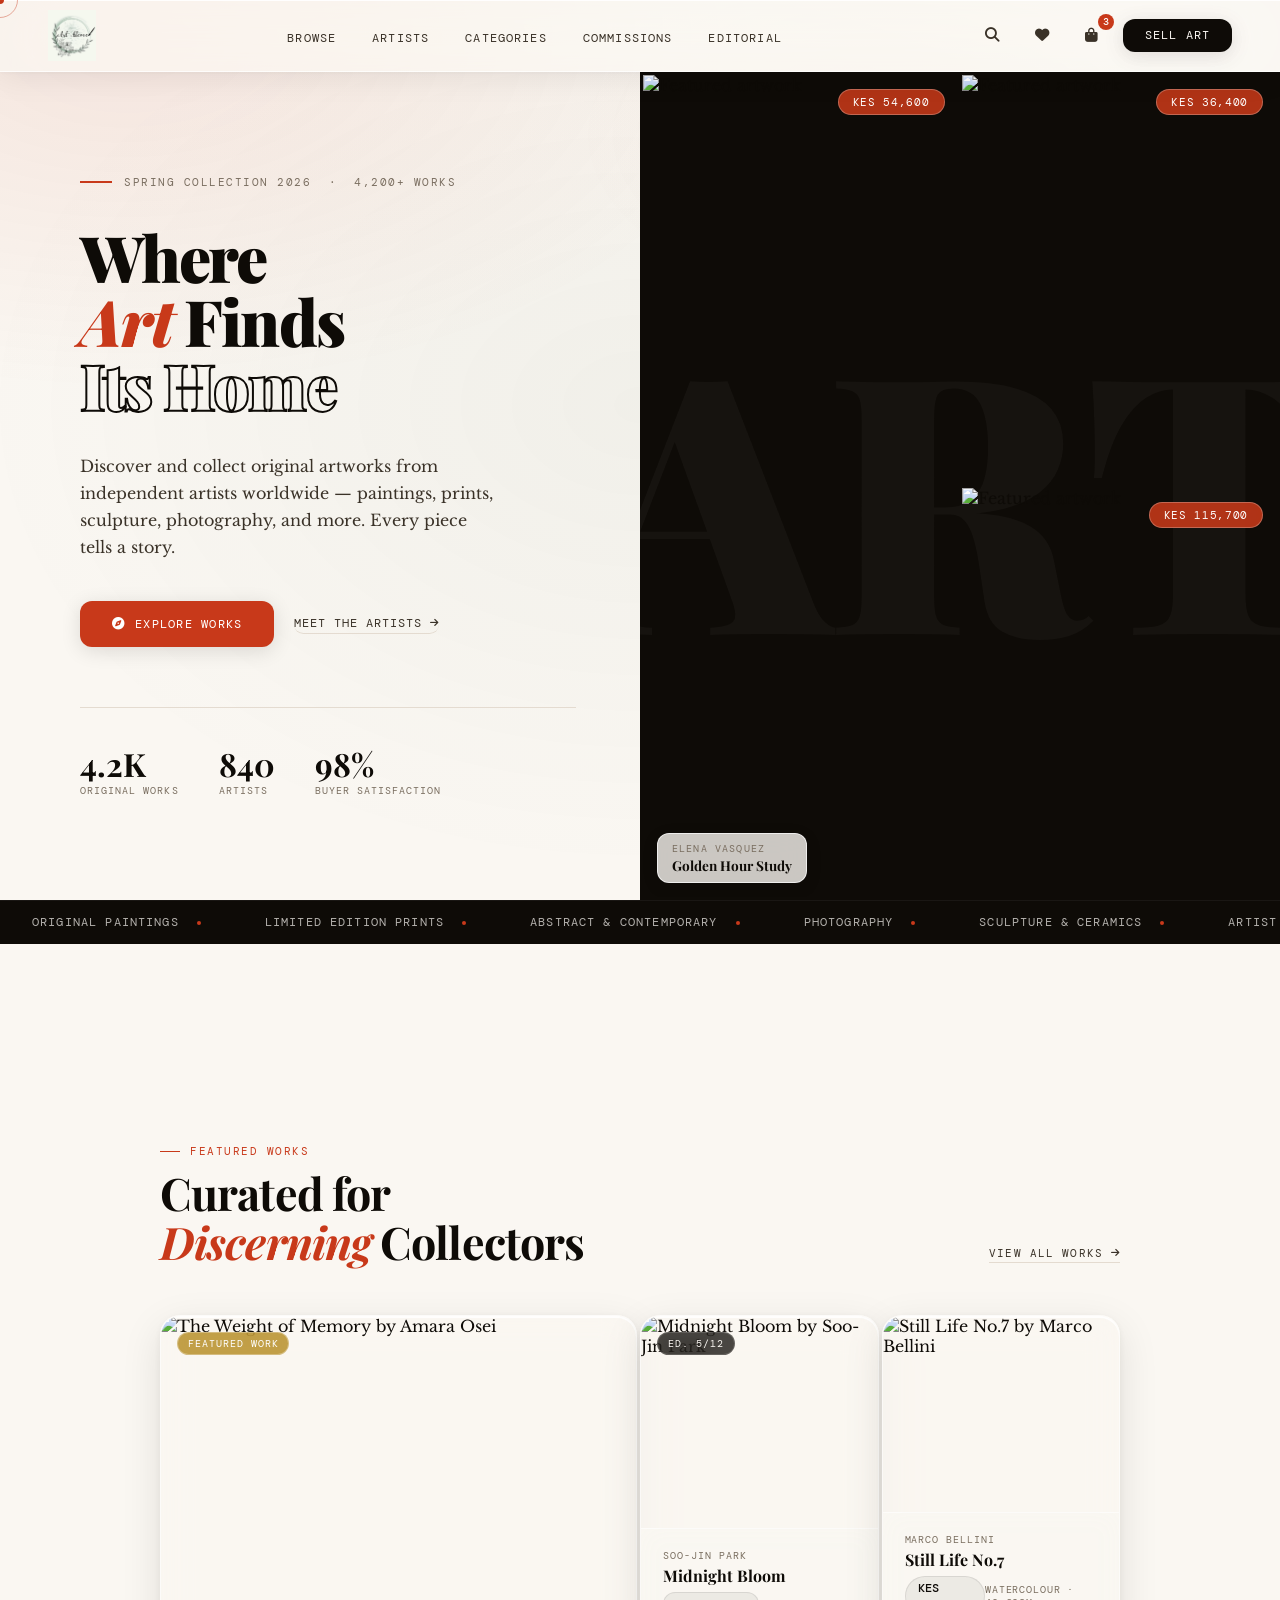
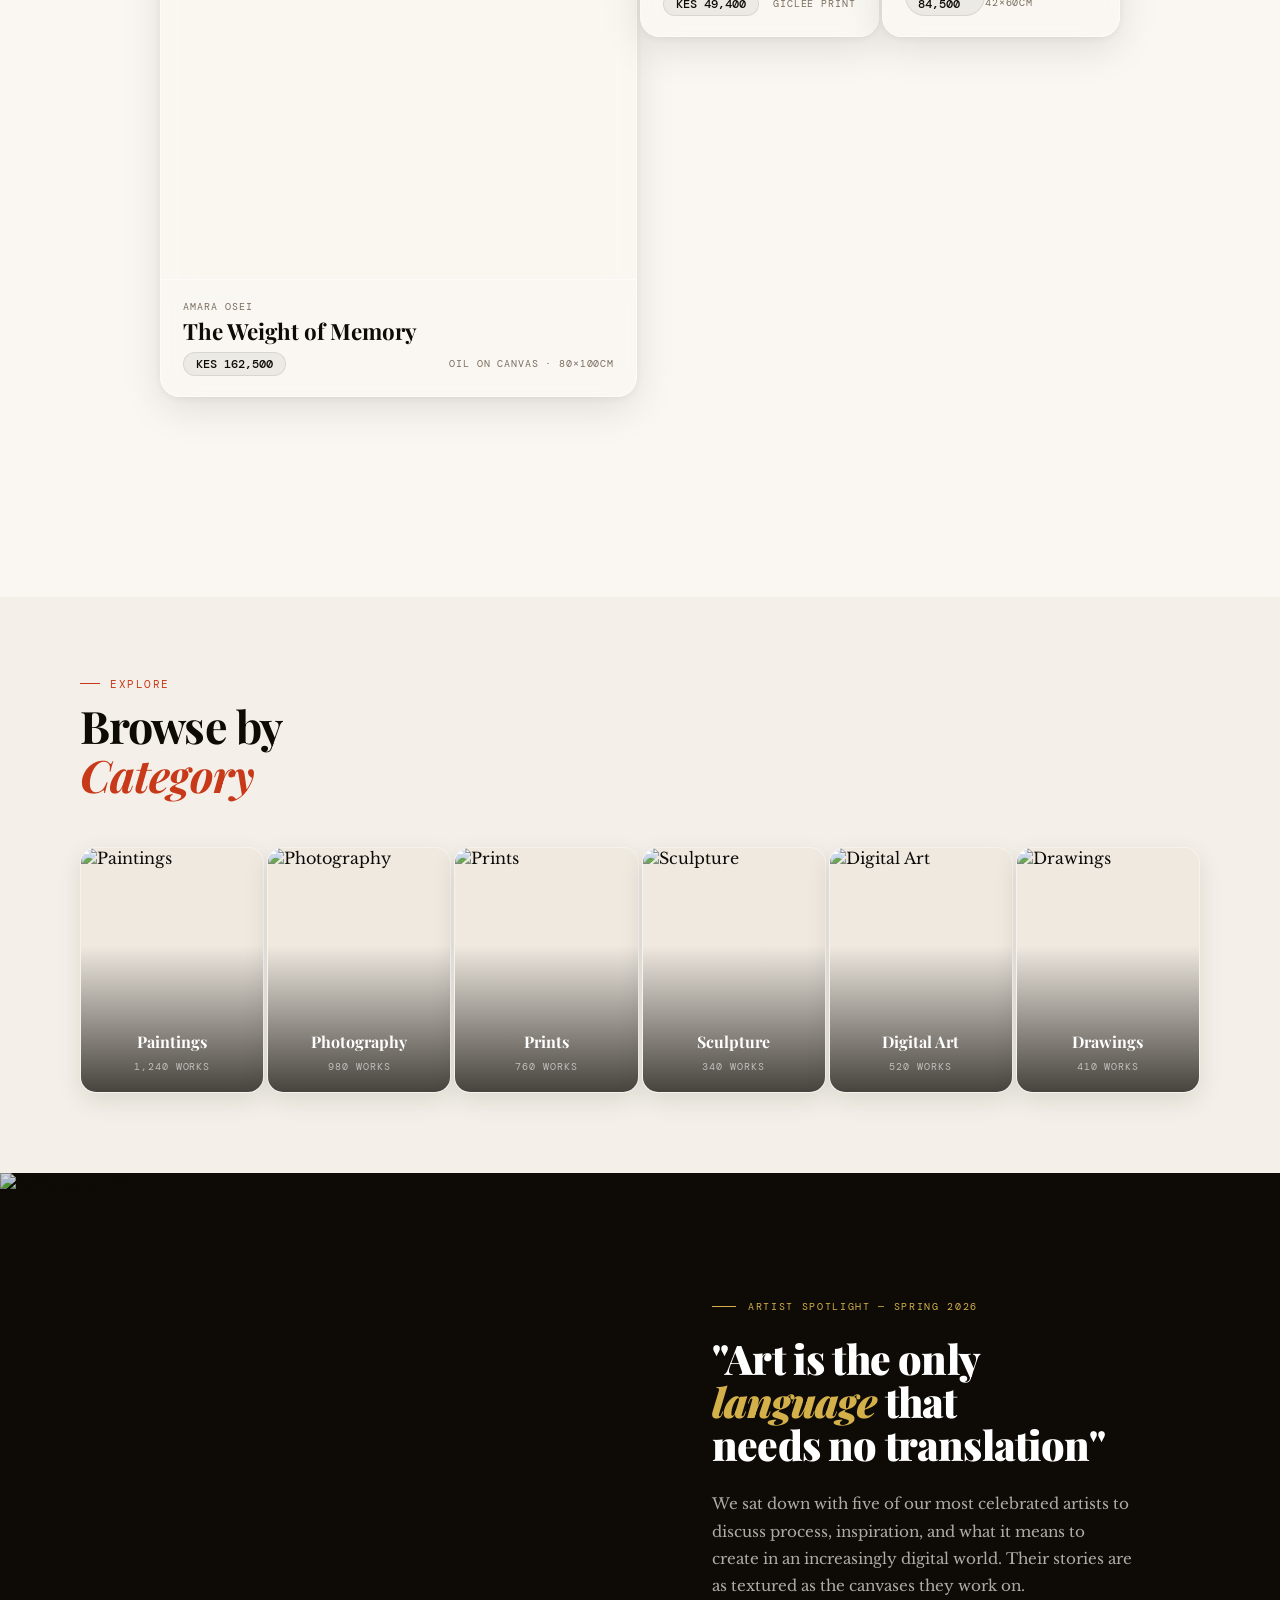
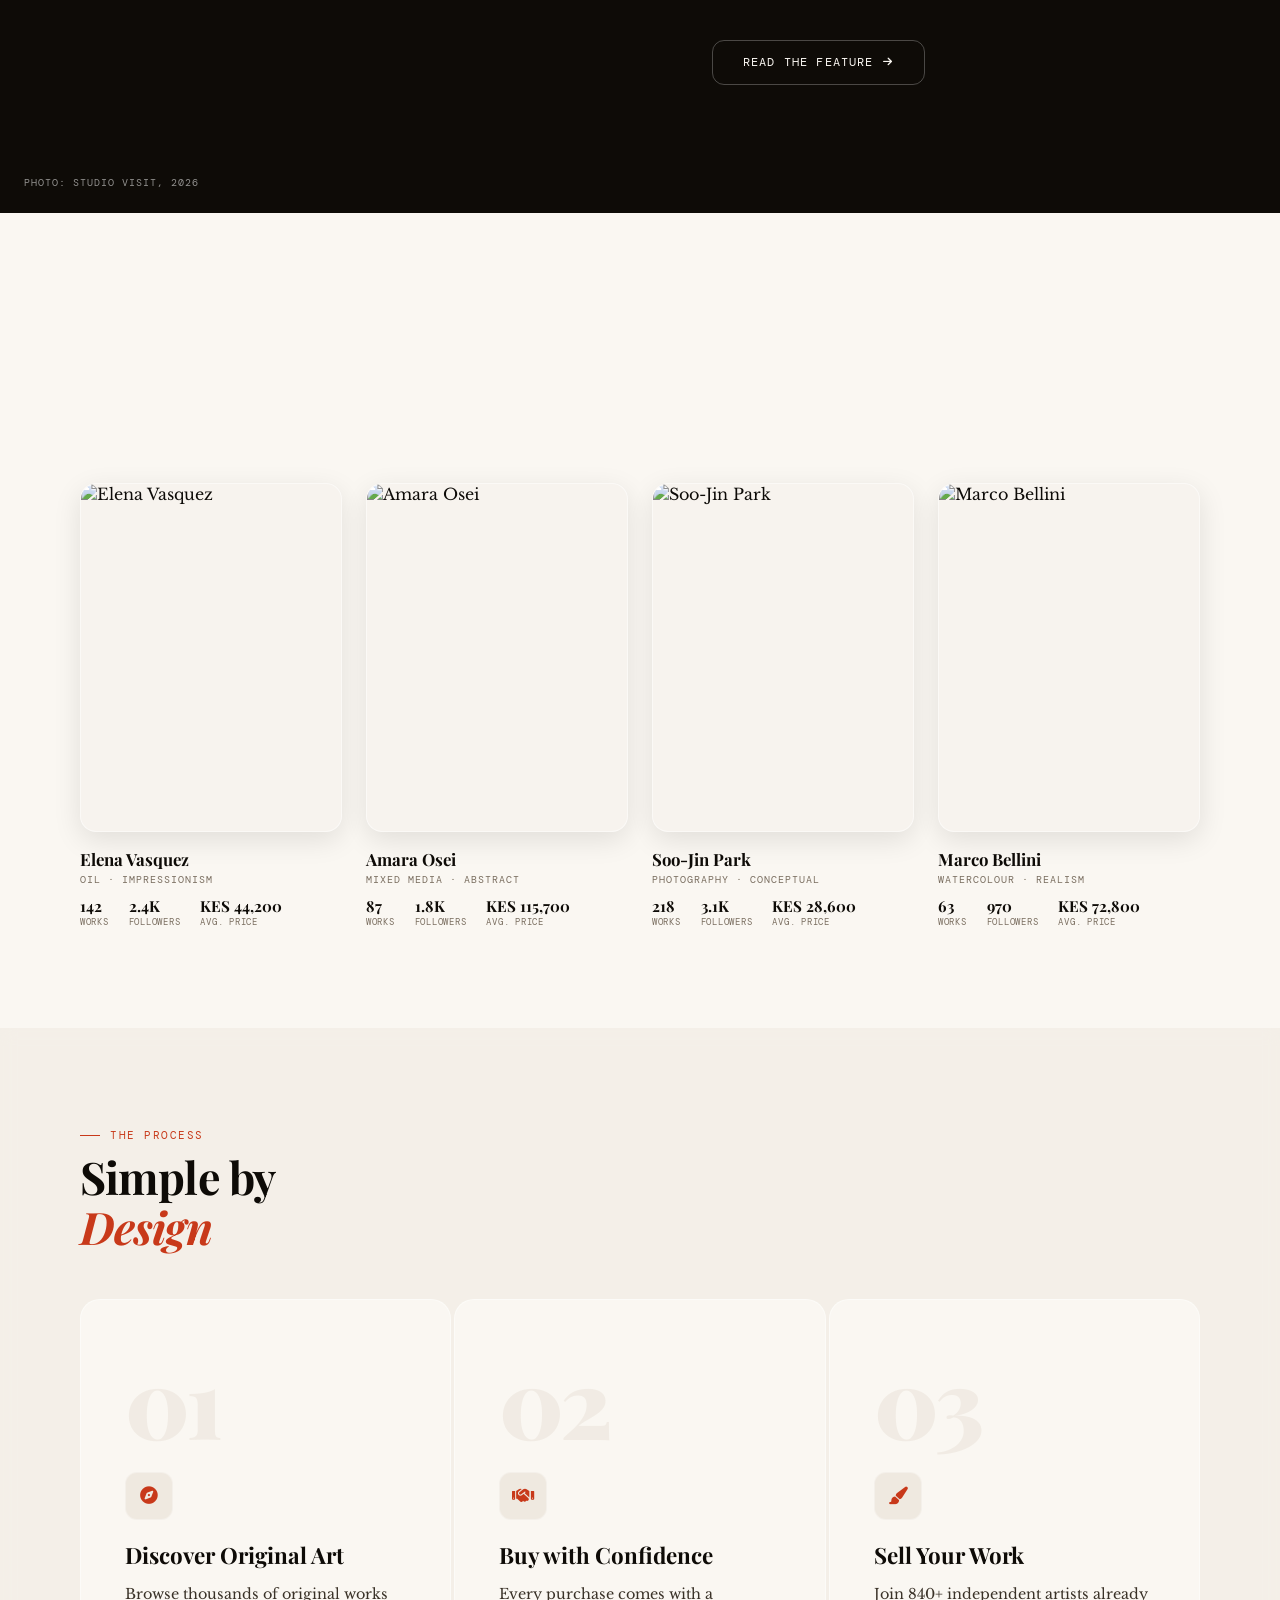
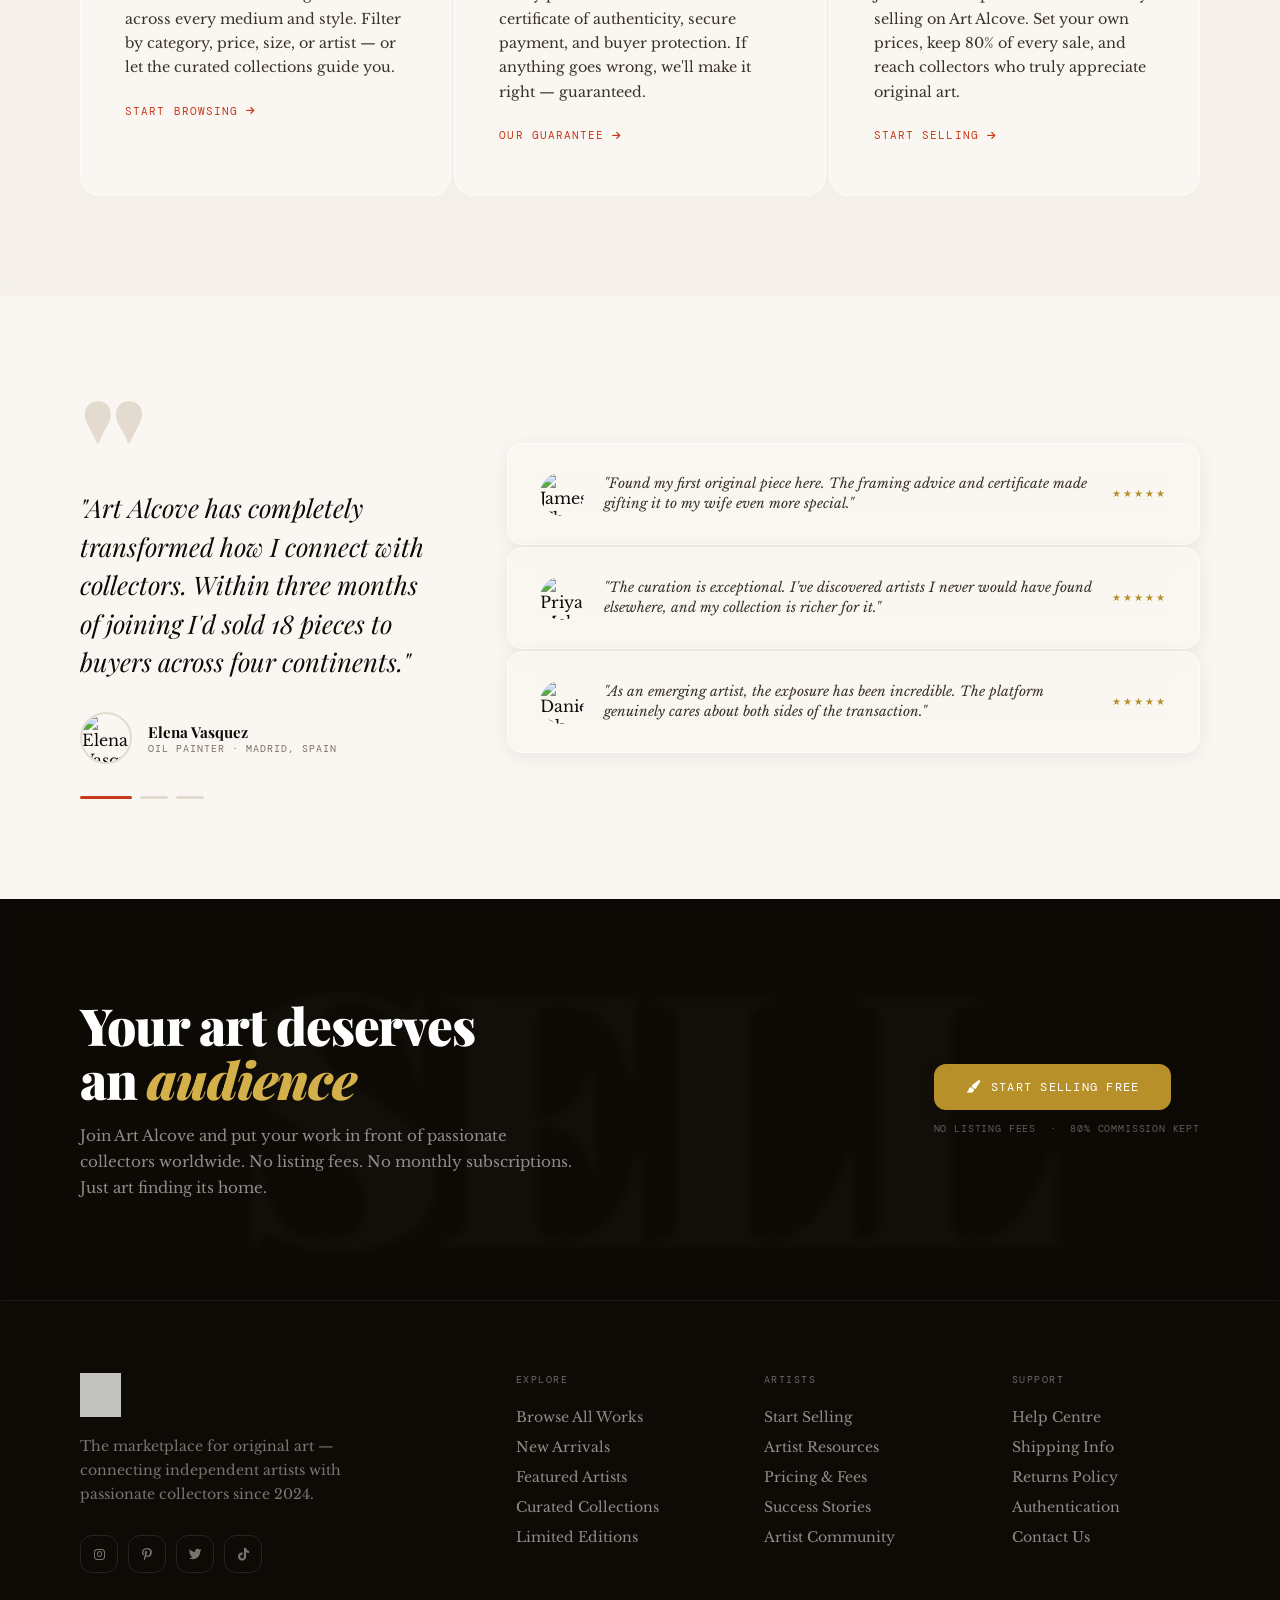
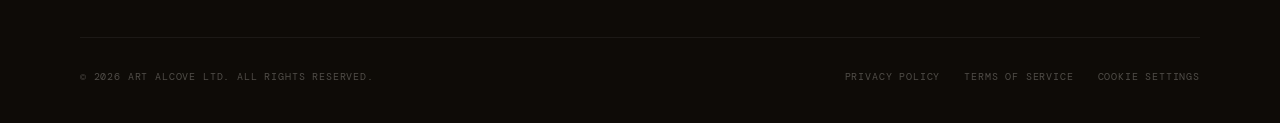
==== commit 82a57be7: "Add files via upload" ====
--- a/index.html
+++ b/index.html
@@ -1,1091 +1,2622 @@
-
 <!DOCTYPE html>
 <html lang="en">
 <head>
-  <meta charset="UTF-8">
-  <meta name="viewport" content="width=device-width, initial-scale=1.0">
-  <meta name="description" content="Art Alcove — Discover, collect and sell original art from independent artists worldwide.">
+  <meta charset="UTF-8"/>
+  <meta name="viewport" content="width=device-width, initial-scale=1.0"/>
+  <meta name="description" content="Art Alcove — Discover, collect & sell original art from independent artists worldwide."/>
   <title>Art Alcove — Original Art Marketplace</title>
 
   <link rel="preconnect" href="https://fonts.googleapis.com">
   <link rel="preconnect" href="https://fonts.gstatic.com" crossorigin>
+  <!-- Playfair Display: editorial serif headline | DM Mono: price/label accent | Libre Baskerville: body -->
   <link href="https://fonts.googleapis.com/css2?family=Playfair+Display:ital,wght@0,700;0,900;1,700&family=DM+Mono:wght@400;500&family=Libre+Baskerville:ital,wght@0,400;0,700;1,400&display=swap" rel="stylesheet">
-  <link rel="stylesheet" href="https://cdnjs.cloudflare.com/ajax/libs/font-awesome/6.5.0/css/all.min.css">
+  <link rel="stylesheet" href="https://cdnjs.cloudflare.com/ajax/libs/font-awesome/6.5.0/css/all.min.css"/>
 
   <style>
     /* ═══════════════════════════════════════
        TOKENS
     ═══════════════════════════════════════ */
     :root {
+  /* ── Glassmorphic extension tokens ── */
+  --glass-1:        rgba(250,247,242,0.55);
+  --glass-2:        rgba(250,247,242,0.35);
+  --glass-3:        rgba(250,247,242,0.18);
+  --glass-dark:     rgba(14,11,7,0.55);
+  --glass-border:   rgba(255,255,255,0.45);
+  --glass-border-2: rgba(255,255,255,0.25);
+  --glass-shadow:   0 8px 32px rgba(14,11,7,0.12), 0 2px 8px rgba(14,11,7,0.06);
+  --glass-shadow-lg:0 20px 60px rgba(14,11,7,0.18), 0 4px 16px rgba(14,11,7,0.08);
+  --blur-sm:  blur(10px);
+  --blur-md:  blur(20px);
+  --blur-lg:  blur(32px);
+  /* Rounded edge system */
+  --r-xs:  6px;
+  --r-sm:  12px;
+  --r-md:  18px;
+  --r-lg:  24px;
+  --r-xl:  32px;
+  --r-2xl: 40px;
+  --r-pill:9999px;
+
       --ink:        #0e0b07;
       --ink-2:      #3a3228;
       --ink-3:      #7a6e60;
       --paper:      #f7f3ee;
       --paper-2:    #efe9e0;
       --paper-3:    #e4dbd0;
-      --cream:      #faf7f2;
       --vermillion: #c8391a;
       --gold:       #b8902a;
+      --gold-light: #d4b04a;
       --sage:       #4a6b52;
-
-      --serif: 'Playfair Display', Georgia, serif;
-      --body:  'Libre Baskerville', Georgia, serif;
-      --mono:  'DM Mono', monospace;
-      --t: 0.28s cubic-bezier(0.4,0,0.2,1);
-
-      --r-xs: 6px; --r-sm: 12px; --r-md: 18px;
-      --r-lg: 24px; --r-xl: 32px; --r-pill: 9999px;
+      --cream:      #faf7f2;
+
+      --serif:  'Playfair Display', Georgia, serif;
+      --body:   'Libre Baskerville', Georgia, serif;
+      --mono:   'DM Mono', monospace;
+      --t:    0.3s cubic-bezier(0.4,0,0.2,1);
     }
 
     /* ═══════════════════════════════════════
        RESET & BASE
     ═══════════════════════════════════════ */
     *, *::before, *::after { margin:0; padding:0; box-sizing:border-box; }
-    html { scroll-behavior: smooth; }
+    html { scroll-behavior: smooth; font-size: 16px; }
     body {
       font-family: var(--body);
-      background: var(--paper);
+      background: var(--cream);
       color: var(--ink);
+      overflow-x: hidden;
       -webkit-font-smoothing: antialiased;
-      overflow-x: hidden;
     }
     img { display:block; max-width:100%; }
-    a   { text-decoration:none; color:inherit; }
+    a { text-decoration:none; color:inherit; }
     button { font-family:inherit; cursor:pointer; border:none; background:none; }
+
+    /* ═══════════════════════════════════════
+       UTILITY
+    ═══════════════════════════════════════ */
+    .visually-hidden { position:absolute; width:1px; height:1px; overflow:hidden; clip:rect(0,0,0,0); }
+    .tag {
+      display: inline-flex; align-items: center;
+      font-family: var(--mono);
+      font-size: 0.65rem;
+      letter-spacing: 0.12em;
+      text-transform: uppercase;
+      color: var(--ink-3);
+      border: 1px solid var(--paper-3);
+      padding: 3px 9px;
+      border-radius: 999px;
+    }
+    .divider {
+      width: 40px; height: 2px;
+      background: var(--vermillion);
+      margin: 0 auto;
+    }
+    .divider--left { margin: 0; }
 
     /* ═══════════════════════════════════════
        NAV
     ═══════════════════════════════════════ */
     #nav {
-      position: sticky; top:0; z-index: 200;
+      position: fixed; top: 0; left: 0; right: 0;
+      z-index: 100;
       display: flex; align-items: center; justify-content: space-between;
       padding: 0 48px;
-      height: 68px;
-      background: rgba(247,243,238,0.88);
-      backdrop-filter: blur(20px);
-      -webkit-backdrop-filter: blur(20px);
+      height: 72px;
+      background: rgba(247,243,238,0.94);
+      backdrop-filter: blur(14px);
       border-bottom: 1px solid var(--paper-3);
+      transition: background var(--t), box-shadow var(--t);
+    }
+    #nav.scrolled {
+      box-shadow: 0 4px 32px rgba(14,11,7,0.1);
     }
 
     .nav-logo {
-      display: flex; align-items: baseline; gap: 3px;
+      display: flex; align-items: baseline; gap: 2px;
+    }
+    .nav-logo-word {
       font-family: var(--serif);
-      font-size: 1.4rem; font-weight: 900;
-      color: var(--ink); letter-spacing: -0.02em;
+      font-size: 1.5rem;
+      font-weight: 900;
+      color: var(--ink);
+      letter-spacing: -0.02em;
     }
     .nav-logo-dot {
-      display: inline-block;
-      width: 7px; height: 7px; border-radius: 50%;
+      width: 7px; height: 7px;
+      border-radius: 50%;
       background: var(--vermillion);
-      margin: 0 1px 3px; flex-shrink:0;
+      margin: 0 1px 2px;
+      flex-shrink: 0;
     }
 
     .nav-links {
       display: flex; align-items: center; gap: 36px;
+      list-style: none;
     }
     .nav-links a {
-      font-family: var(--mono); font-size: 0.68rem;
-      letter-spacing: 0.1em; text-transform: uppercase;
-      color: var(--ink-3);
+      font-family: var(--mono);
+      font-size: 0.72rem;
+      letter-spacing: 0.1em;
+      text-transform: uppercase;
+      color: var(--ink-2);
       transition: color var(--t);
       position: relative;
     }
     .nav-links a::after {
-      content:''; position:absolute; bottom:-4px; left:0; right:0;
-      height:1px; background:var(--vermillion);
-      transform:scaleX(0); transform-origin:left;
-      transition:transform var(--t);
-    }
-    .nav-links a:hover { color:var(--ink); }
-    .nav-links a:hover::after { transform:scaleX(1); }
+      content: '';
+      position: absolute; bottom: -3px; left: 0; right: 0;
+      height: 1px; background: var(--vermillion);
+      transform: scaleX(0); transform-origin: left;
+      transition: transform var(--t);
+    }
+    .nav-links a:hover { color: var(--ink); }
+    .nav-links a:hover::after { transform: scaleX(1); }
 
     .nav-actions {
       display: flex; align-items: center; gap: 12px;
     }
-    .btn-ghost {
-      font-family: var(--mono); font-size: 0.68rem;
-      letter-spacing: 0.1em; text-transform: uppercase;
-      color: var(--ink-2); padding: 8px 18px;
-      border: 1px solid var(--paper-3);
+    .nav-icon-btn {
+      width: 38px; height: 38px;
+      display: flex; align-items: center; justify-content: center;
       border-radius: var(--r-sm);
-      transition: all var(--t);
-    }
-    .btn-ghost:hover { border-color: var(--ink-2); color:var(--ink); }
-
-    .btn-primary {
-      font-family: var(--mono); font-size: 0.68rem;
-      letter-spacing: 0.1em; text-transform: uppercase;
-      color: #fff; padding: 9px 20px;
+      color: var(--ink-2);
+      transition: color var(--t), background var(--t);
+      font-size: 0.9rem;
+    }
+    .nav-icon-btn:hover { color: var(--ink); background: var(--paper-2); }
+    .nav-cart-count {
+      position: absolute;
+      top: -3px; right: -3px;
+      width: 16px; height: 16px;
+      border-radius: 50%;
       background: var(--vermillion);
+      color: #fff;
+      font-family: var(--mono);
+      font-size: 0.6rem;
+      display: flex; align-items: center; justify-content: center;
+      font-weight: 500;
+    }
+    .nav-icon-wrap { position: relative; }
+    .btn-sell {
+      padding: 9px 22px;
+      background: var(--ink);
+      color: var(--cream);
+      font-family: var(--mono);
+      font-size: 0.72rem;
+      letter-spacing: 0.1em;
+      text-transform: uppercase;
       border-radius: var(--r-sm);
-      transition: all var(--t);
-      display: inline-flex; align-items:center; gap:8px;
-    }
-    .btn-primary:hover {
-      background: var(--ink);
-      transform: translateY(-1px);
-      box-shadow: 0 6px 20px rgba(14,11,7,0.18);
-    }
+      transition: background var(--t), transform var(--t);
+    }
+    .btn-sell:hover { background: var(--vermillion); transform: translateY(-1px); }
 
     /* ═══════════════════════════════════════
        HERO
     ═══════════════════════════════════════ */
-    .hero {
+    #hero {
+      min-height: 100vh;
+      padding-top: 72px;
       display: grid;
       grid-template-columns: 1fr 1fr;
-      min-height: calc(100vh - 68px);
+      position: relative;
+      overflow: hidden;
+    }
+
+    .hero-left {
+      display: flex;
+      flex-direction: column;
+      justify-content: center;
+      padding: 80px 64px 80px 80px;
+      position: relative;
+      z-index: 2;
+    }
+
+    .hero-issue-label {
+      display: flex; align-items: center; gap: 12px;
+      margin-bottom: 36px;
+    }
+    .hero-issue-bar {
+      width: 32px; height: 2px; background: var(--vermillion);
+    }
+    .hero-issue-text {
+      font-family: var(--mono);
+      font-size: 0.68rem;
+      letter-spacing: 0.14em;
+      text-transform: uppercase;
+      color: var(--ink-3);
+    }
+
+    .hero-headline {
+      font-family: var(--serif);
+      font-size: clamp(3.2rem, 5vw, 5.5rem);
+      font-weight: 900;
+      line-height: 1.0;
+      letter-spacing: -0.03em;
+      color: var(--ink);
+      margin-bottom: 8px;
+    }
+    .hero-headline em {
+      font-style: italic;
+      color: var(--vermillion);
+    }
+    .hero-headline .outline-text {
+      -webkit-text-stroke: 2px var(--ink);
+      color: transparent;
+    }
+
+    .hero-sub {
+      font-size: 1.0rem;
+      line-height: 1.7;
+      color: var(--ink-2);
+      max-width: 420px;
+      margin: 28px 0 40px;
+    }
+
+    .hero-cta-row {
+      display: flex; align-items: center; gap: 20px;
+      flex-wrap: wrap;
+    }
+    .btn-primary {
+      display: inline-flex; align-items: center; gap: 10px;
+      padding: 15px 32px;
+      background: var(--vermillion);
+      color: #fff;
+      font-family: var(--mono);
+      font-size: 0.78rem;
+      letter-spacing: 0.1em;
+      text-transform: uppercase;
+      border-radius: var(--r-sm);
+      transition: background var(--t), transform var(--t), box-shadow var(--t);
+    }
+    .btn-primary:hover {
+      background: #a82e14;
+      transform: translateY(-2px);
+      box-shadow: 0 8px 28px rgba(200,57,26,0.3);
+    }
+    .btn-ghost {
+      display: inline-flex; align-items: center; gap: 8px;
+      font-family: var(--mono);
+      font-size: 0.75rem;
+      letter-spacing: 0.08em;
+      text-transform: uppercase;
+      color: var(--ink-2);
       border-bottom: 1px solid var(--paper-3);
-    }
-
-    .hero-left {
-      display: flex; flex-direction: column;
-      justify-content: center;
-      padding: 80px 64px 80px 48px;
-      border-right: 1px solid var(--paper-3);
-    }
-
-    .hero-overline {
-      font-family: var(--mono); font-size: 0.62rem;
-      letter-spacing: 0.2em; text-transform: uppercase;
-      color: var(--vermillion); margin-bottom: 24px;
-      display: flex; align-items: center; gap: 12px;
-    }
-    .hero-overline::before {
-      content: '';
-      display: block; width: 32px; height: 1.5px;
-      background: var(--vermillion);
-    }
-
-    .hero-title {
+      padding-bottom: 2px;
+      transition: color var(--t), border-color var(--t);
+    }
+    .btn-ghost:hover { color: var(--ink); border-color: var(--ink); }
+
+    .hero-stats {
+      display: flex; gap: 40px;
+      margin-top: 60px;
+      padding-top: 40px;
+      border-top: 1px solid var(--paper-3);
+    }
+    .stat-item {}
+    .stat-num {
       font-family: var(--serif);
-      font-size: clamp(2.8rem, 5vw, 4.2rem);
-      font-weight: 900; line-height: 1.06;
-      color: var(--ink); letter-spacing: -0.02em;
-      margin-bottom: 28px;
-    }
-    .hero-title em {
-      font-style: italic; color: var(--vermillion);
-    }
-
-    .hero-sub {
-      font-size: 1rem; line-height: 1.7;
-      color: var(--ink-3); max-width: 440px;
-      margin-bottom: 44px;
-    }
-
-    .hero-ctas {
-      display: flex; align-items: center; gap: 16px;
-      margin-bottom: 56px;
-    }
-
-    .hero-stats {
-      display: grid; grid-template-columns: repeat(3,1fr);
-      gap: 0;
-      border-top: 1px solid var(--paper-3);
-      padding-top: 36px;
-    }
-    .hero-stat {
-      padding-right: 24px;
-      border-right: 1px solid var(--paper-3);
-    }
-    .hero-stat:last-child { border-right: none; padding-right: 0; padding-left: 24px; }
-    .hero-stat:nth-child(2) { padding: 0 24px; }
-
-    .stat-value {
+      font-size: 2rem;
+      font-weight: 700;
+      color: var(--ink);
+      line-height: 1;
+    }
+    .stat-label {
+      font-family: var(--mono);
+      font-size: 0.65rem;
+      letter-spacing: 0.1em;
+      text-transform: uppercase;
+      color: var(--ink-3);
+      margin-top: 4px;
+    }
+
+    /* Hero right — editorial collage */
+    .hero-right {
+      position: relative;
+      background: var(--ink);
+      overflow: hidden;
+    }
+    .hero-bg-text {
+      position: absolute;
       font-family: var(--serif);
-      font-size: 1.8rem; font-weight: 900;
-      color: var(--ink); line-height: 1;
-      margin-bottom: 4px;
-    }
-    .stat-label {
-      font-family: var(--mono); font-size: 0.6rem;
-      letter-spacing: 0.12em; text-transform: uppercase;
-      color: var(--ink-3);
-    }
-
-    /* Hero right — mosaic */
-    .hero-right {
+      font-size: 28vw;
+      font-weight: 900;
+      color: rgba(255,255,255,0.03);
+      top: 50%; left: 50%;
+      transform: translate(-50%,-50%);
+      white-space: nowrap;
+      pointer-events: none;
+      user-select: none;
+    }
+
+    /* Mosaic of art cards stacked editorially */
+    .hero-mosaic {
+      position: absolute; inset: 0;
       display: grid;
       grid-template-columns: 1fr 1fr;
       grid-template-rows: 1fr 1fr;
       gap: 3px;
-      background: var(--paper-3);
+      padding: 3px;
+    }
+    .mosaic-cell {
       overflow: hidden;
-    }
-    .hero-mosaic-img {
+      position: relative;
+    }
+    .mosaic-cell:first-child {
+      grid-row: span 2;
+    }
+    .mosaic-art {
       width: 100%; height: 100%;
       object-fit: cover;
-      transition: transform 0.6s ease;
-    }
-    .hero-mosaic-img:hover { transform: scale(1.04); }
-    .mosaic-tall {
-      grid-row: span 2;
-    }
+      transition: transform 0.8s cubic-bezier(0.4,0,0.2,1);
+    }
+    .mosaic-cell:hover .mosaic-art { transform: scale(1.05); }
+
+    /* Overlay label on mosaic */
+    .mosaic-label {
+      position: absolute; bottom: 14px; left: 14px;
+      background: rgba(247,243,238,0.92);
+      backdrop-filter: blur(10px);
+      padding: 8px 14px;
+      border-radius: var(--r-sm);
+    }
+    .mosaic-label-artist {
+      font-family: var(--mono);
+      font-size: 0.6rem;
+      letter-spacing: 0.12em;
+      text-transform: uppercase;
+      color: var(--ink-3);
+    }
+    .mosaic-label-title {
+      font-family: var(--serif);
+      font-size: 0.85rem;
+      font-weight: 700;
+      color: var(--ink);
+      margin-top: 1px;
+    }
+    .mosaic-price {
+      position: absolute; top: 14px; right: 14px;
+      background: var(--vermillion);
+      color: #fff;
+      font-family: var(--mono);
+      font-size: 0.7rem;
+      letter-spacing: 0.06em;
+      padding: 4px 10px;
+      border-radius: 999px;
+    }
+
+    /* Ticker strip between hero halves */
+    .hero-ticker {
+      position: absolute;
+      left: 50%; bottom: 80px;
+      transform: translateX(-50%);
+      z-index: 10;
+      background: var(--vermillion);
+      color: #fff;
+      padding: 10px 28px; border-radius: 10px ;
+      font-family: var(--mono);
+      font-size: 0.7rem;
+      letter-spacing: 0.1em;
+      text-transform: uppercase;
+      white-space: nowrap;
+      box-shadow: 0 8px 32px rgba(200,57,26,0.4);
+      display: flex; align-items: center; gap: 10px;
+    }
+    .hero-ticker i { font-size: 0.6rem; }
 
     /* ═══════════════════════════════════════
-       MARQUEE
+       SCROLLING MARQUEE BAR
     ═══════════════════════════════════════ */
-    .marquee-strip {
-      border-top: 1px solid var(--paper-3);
-      border-bottom: 1px solid var(--paper-3);
+    .marquee-bar {
       background: var(--ink);
+      color: var(--cream);
+      padding: 14px 0;
       overflow: hidden;
-      padding: 14px 0;
+      border-top: 1px solid rgba(255,255,255,0.05);
     }
     .marquee-track {
       display: flex; gap: 0;
-      animation: marqueeScroll 28s linear infinite;
-      width: max-content;
+      animation: marqueeScroll 30s linear infinite;
+      will-change: transform;
+    }
+    .marquee-track:hover { animation-play-state: paused; }
+    .marquee-item {
+      display: flex; align-items: center; gap: 18px;
+      white-space: nowrap;
+      padding: 0 32px;
+    }
+    .marquee-sep {
+      width: 4px; height: 4px;
+      border-radius: 50%;
+      background: var(--vermillion);
+      flex-shrink: 0;
+    }
+    .marquee-text {
+      font-family: var(--mono);
+      font-size: 0.72rem;
+      letter-spacing: 0.1em;
+      text-transform: uppercase;
+      color: rgba(250,247,242,0.7);
     }
     @keyframes marqueeScroll {
       from { transform: translateX(0); }
       to   { transform: translateX(-50%); }
     }
-    .marquee-item {
-      display: flex; align-items: center; gap: 20px;
-      padding: 0 32px;
-      font-family: var(--mono); font-size: 0.65rem;
-      letter-spacing: 0.14em; text-transform: uppercase;
-      color: rgba(255,255,255,0.45);
-      white-space: nowrap;
-      border-right: 1px solid rgba(255,255,255,0.08);
-    }
-    .marquee-item i { color: var(--vermillion); font-size: 0.5rem; }
 
     /* ═══════════════════════════════════════
-       SECTION SHARED
+       SECTION HEADER (shared)
     ═══════════════════════════════════════ */
-    section { padding: 100px 48px; }
-
     .section-header {
       display: flex; align-items: flex-end; justify-content: space-between;
-      margin-bottom: 52px;
-    }
-    .section-overline {
-      font-family: var(--mono); font-size: 0.6rem;
-      letter-spacing: 0.18em; text-transform: uppercase;
-      color: var(--vermillion); margin-bottom: 10px;
+      margin-bottom: 48px;
+    }
+    .section-label {
+      font-family: var(--mono);
+      font-size: 0.68rem;
+      letter-spacing: 0.14em;
+      text-transform: uppercase;
+      color: var(--vermillion);
+      margin-bottom: 10px;
       display: flex; align-items: center; gap: 10px;
     }
-    .section-overline::before {
-      content:''; display:block;
-      width:20px; height:1.5px; background:var(--vermillion);
+    .section-label::before {
+      content: '';
+      display: block;
+      width: 20px; height: 1px;
+      background: var(--vermillion);
     }
     .section-title {
       font-family: var(--serif);
-      font-size: clamp(1.8rem, 3vw, 2.5rem);
-      font-weight: 900; line-height: 1.1;
-      color: var(--ink); letter-spacing: -0.02em;
-    }
-    .section-link {
-      font-family: var(--mono); font-size: 0.65rem;
-      letter-spacing: 0.1em; text-transform: uppercase;
-      color: var(--ink-3); display: flex; align-items: center; gap: 8px;
-      transition: color var(--t);
-    }
-    .section-link:hover { color: var(--vermillion); }
+      font-size: clamp(2rem, 3.5vw, 3rem);
+      font-weight: 700;
+      line-height: 1.1;
+      letter-spacing: -0.02em;
+      color: var(--ink);
+    }
+    .section-title em { font-style: italic; color: var(--vermillion); }
+    .section-view-all {
+      display: flex; align-items: center; gap: 8px;
+      font-family: var(--mono);
+      font-size: 0.7rem;
+      letter-spacing: 0.1em;
+      text-transform: uppercase;
+      color: var(--ink-2);
+      border-bottom: 1px solid var(--paper-3);
+      padding-bottom: 2px;
+      transition: color var(--t), border-color var(--t);
+      white-space: nowrap;
+      align-self: flex-end;
+      margin-bottom: 4px;
+    }
+    .section-view-all:hover { color: var(--vermillion); border-color: var(--vermillion); }
 
     /* ═══════════════════════════════════════
        FEATURED WORKS GRID
     ═══════════════════════════════════════ */
-    #featured { background: var(--paper); }
-
-    .works-grid {
+    #featured {
+      padding: 100px 80px;
+      background: var(--cream);
+    }
+
+    .featured-grid {
       display: grid;
-      grid-template-columns: repeat(4, 1fr);
+      grid-template-columns: 2fr 1fr 1fr;
+      grid-template-rows: auto auto;
       gap: 3px;
     }
 
-    .work-card {
-      background: var(--cream);
-      border: 1px solid var(--paper-3);
+    .art-card {
+      position: relative;
       overflow: hidden;
+      background: var(--paper);
       cursor: pointer;
-      transition: box-shadow var(--t), transform var(--t);
-      position: relative;
-    }
-    .work-card:hover {
-      transform: translateY(-4px);
-      box-shadow: 0 16px 48px rgba(14,11,7,0.12);
-      z-index: 2;
-    }
-    .work-card--tall { grid-row: span 2; }
-
-    .work-img-wrap { position:relative; overflow:hidden; }
-    .work-img-wrap img {
-      width:100%; height:260px; object-fit:cover;
-      transition: transform 0.55s ease;
-    }
-    .work-card--tall .work-img-wrap img { height:100%; min-height:523px; }
-    .work-card:hover .work-img-wrap img { transform: scale(1.05); }
-
-    .work-overlay {
-      position:absolute; inset:0;
-      background: linear-gradient(to top, rgba(14,11,7,0.7) 0%, transparent 55%);
-      opacity:0; transition: opacity var(--t);
-      display:flex; align-items:flex-end; padding:20px;
-    }
-    .work-card:hover .work-overlay { opacity:1; }
-    .work-overlay-btn {
-      font-family:var(--mono); font-size:0.62rem;
-      letter-spacing:0.1em; text-transform:uppercase;
-      color:#fff; padding:8px 16px;
-      border:1px solid rgba(255,255,255,0.4);
-      border-radius:var(--r-xs);
-      transition:all var(--t);
-    }
-    .work-overlay-btn:hover { background:var(--vermillion); border-color:var(--vermillion); }
-
-    .work-info { padding: 16px 18px 20px; }
-    .work-title {
-      font-family:var(--serif); font-size:0.95rem; font-weight:700;
-      color:var(--ink); margin-bottom:4px;
-      white-space:nowrap; overflow:hidden; text-overflow:ellipsis;
-    }
-    .work-artist {
-      font-family:var(--mono); font-size:0.6rem;
-      letter-spacing:0.08em; text-transform:uppercase;
-      color:var(--ink-3); margin-bottom:10px;
-    }
-    .work-footer {
-      display:flex; align-items:center; justify-content:space-between;
-      padding-top:10px; border-top:1px solid var(--paper-3);
-    }
-    .work-price {
-      font-family:var(--mono); font-size:0.82rem;
-      font-weight:600; color:var(--ink);
-    }
-    .work-save {
-      width:30px; height:30px; border-radius:50%;
-      display:flex; align-items:center; justify-content:center;
-      color:var(--ink-3); font-size:0.8rem;
-      border:1px solid var(--paper-3);
-      transition:all var(--t);
-    }
-    .work-save:hover { border-color:var(--vermillion); color:var(--vermillion); }
+    }
+    .art-card--hero { grid-row: span 2; }
+
+    .art-card-img-wrap {
+      overflow: hidden;
+      aspect-ratio: unset;
+    }
+    .art-card--hero .art-card-img-wrap { height: 680px; }
+    .art-card:not(.art-card--hero) .art-card-img-wrap { height: 320px; }
+
+    .art-card-img {
+      width: 100%; height: 100%;
+      object-fit: cover;
+      transition: transform 0.7s cubic-bezier(0.4,0,0.2,1);
+      display: block;
+    }
+    .art-card:hover .art-card-img { transform: scale(1.06); }
+
+    /* Card overlay on hover */
+    .art-card-overlay {
+      position: absolute; inset: 0;
+      background: linear-gradient(to top, rgba(14,11,7,0.88) 0%, rgba(14,11,7,0.2) 45%, transparent 65%);
+      opacity: 0;
+      transition: opacity var(--t);
+      display: flex; flex-direction: column; justify-content: flex-end;
+      padding: 28px;
+    }
+    .art-card:hover .art-card-overlay { opacity: 1; }
+
+    .art-card-footer {
+      position: absolute; bottom: 0; left: 0; right: 0;
+      padding: 20px 22px;
+      background: linear-gradient(to top, rgba(247,243,238,0.98) 60%, transparent 100%);
+      transition: transform var(--t);
+    }
+    .art-card-artist {
+      font-family: var(--mono);
+      font-size: 0.62rem;
+      letter-spacing: 0.1em;
+      text-transform: uppercase;
+      color: var(--ink-3);
+      margin-bottom: 3px;
+    }
+    .art-card-title {
+      font-family: var(--serif);
+      font-size: 1rem;
+      font-weight: 700;
+      color: var(--ink);
+      margin-bottom: 4px;
+    }
+    .art-card--hero .art-card-title { font-size: 1.4rem; }
+    .art-card-meta {
+      display: flex; align-items: center; justify-content: space-between;
+      margin-top: 6px;
+    }
+    .art-card-price {
+      font-family: var(--mono);
+      font-size: 0.85rem;
+      font-weight: 500;
+      color: var(--ink);
+    }
+    .art-card-medium {
+      font-family: var(--mono);
+      font-size: 0.6rem;
+      letter-spacing: 0.09em;
+      text-transform: uppercase;
+      color: var(--ink-3);
+    }
+
+    /* Hover quick-buy */
+    .art-card-actions {
+      display: flex; gap: 8px;
+      transform: translateY(8px);
+      transition: transform var(--t);
+    }
+    .art-card:hover .art-card-actions { transform: translateY(0); }
+
+    .qbtn {
+      flex: 1;
+      padding: 10px;
+      background: rgba(247,243,238,0.92);
+      backdrop-filter: blur(10px);
+      color: var(--ink);
+      font-family: var(--mono);
+      font-size: 0.68rem;
+      letter-spacing: 0.08em;
+      text-transform: uppercase;
+      border-radius: var(--r-sm);
+      border: 1px solid rgba(255,255,255,0.2);
+      transition: background var(--t), color var(--t);
+      text-align: center;
+    }
+    .qbtn:hover, .qbtn--primary { background: var(--vermillion); color: #fff; border-color: var(--vermillion); }
+    .qbtn-icon {
+      width: 38px; height: 38px;
+      background: rgba(247,243,238,0.92);
+      backdrop-filter: blur(10px);
+      color: var(--ink);
+      border-radius: var(--r-sm);
+      border: 1px solid rgba(255,255,255,0.2);
+      display: flex; align-items: center; justify-content: center;
+      font-size: 0.8rem;
+      transition: background var(--t), color var(--t);
+      flex-shrink: 0;
+    }
+    .qbtn-icon:hover { background: var(--vermillion); color: #fff; }
+
+    /* Edition badge */
+    .edition-badge {
+      position: absolute; top: 16px; left: 16px;
+      background: var(--ink);
+      color: var(--cream);
+      font-family: var(--mono);
+      font-size: 0.6rem;
+      letter-spacing: 0.1em;
+      text-transform: uppercase;
+      padding: 4px 10px;
+      border-radius: 999px;
+    }
+    .edition-badge--featured {
+      background: var(--gold);
+      color: #fff;
+    }
 
     /* ═══════════════════════════════════════
-       CATEGORY STRIP
+       CATEGORIES STRIP
     ═══════════════════════════════════════ */
     #categories {
-      background: var(--ink);
-      padding: 80px 48px;
-    }
-    #categories .section-title { color: var(--cream); }
-    #categories .section-overline { color: rgba(255,255,255,0.4); }
-    #categories .section-overline::before { background: rgba(255,255,255,0.4); }
-
-    .cats-grid {
+      padding: 80px;
+      background: var(--paper);
+    }
+
+    .cat-grid {
       display: grid;
       grid-template-columns: repeat(6, 1fr);
       gap: 3px;
-      margin-top: 48px;
-    }
+    }
+
     .cat-card {
-      position: relative; overflow: hidden;
+      position: relative;
+      overflow: hidden;
       aspect-ratio: 3/4;
       cursor: pointer;
-      border-radius: var(--r-xs);
-    }
-    .cat-card img {
-      width:100%; height:100%; object-fit:cover;
-      transition: transform 0.55s ease;
-      filter: brightness(0.65);
-    }
-    .cat-card:hover img { transform: scale(1.08); filter: brightness(0.75); }
-    .cat-card-body {
-      position:absolute; bottom:0; left:0; right:0;
-      padding: 20px 16px;
-      background: linear-gradient(to top, rgba(14,11,7,0.85), transparent);
+      background: var(--paper-2);
+    }
+    .cat-bg {
+      width: 100%; height: 100%;
+      object-fit: cover;
+      transition: transform 0.6s cubic-bezier(0.4,0,0.2,1);
+      filter: saturate(0.7);
+    }
+    .cat-card:hover .cat-bg { transform: scale(1.1); filter: saturate(1); }
+    .cat-overlay {
+      position: absolute; inset: 0;
+      background: linear-gradient(to top, rgba(14,11,7,0.75) 0%, transparent 60%);
+      transition: opacity var(--t);
+    }
+    .cat-card:hover .cat-overlay { opacity: 0.8; }
+    .cat-label {
+      position: absolute; bottom: 0; left: 0; right: 0;
+      padding: 18px 16px;
+      text-align: center;
     }
     .cat-name {
-      font-family:var(--serif); font-size:1rem; font-weight:700;
-      color:#fff; margin-bottom:4px;
+      font-family: var(--serif);
+      font-size: 1rem;
+      font-weight: 700;
+      color: #fff;
+      display: block;
+      margin-bottom: 2px;
     }
     .cat-count {
-      font-family:var(--mono); font-size:0.58rem;
-      letter-spacing:0.1em; text-transform:uppercase;
-      color:rgba(255,255,255,0.5);
+      font-family: var(--mono);
+      font-size: 0.6rem;
+      letter-spacing: 0.1em;
+      text-transform: uppercase;
+      color: rgba(255,255,255,0.6);
     }
 
     /* ═══════════════════════════════════════
-       EDITORIAL FEATURE
+       EDITORIAL FEATURE (full-bleed)
     ═══════════════════════════════════════ */
     #editorial {
       display: grid;
       grid-template-columns: 1fr 1fr;
-      gap: 0;
-      padding: 0;
-      border-top: 1px solid var(--paper-3);
-      border-bottom: 1px solid var(--paper-3);
-      min-height: 600px;
-    }
-    .editorial-img {
-      width:100%; height:100%;
-      object-fit:cover; display:block;
-      border-right: 1px solid var(--paper-3);
+      min-height: 640px;
+    }
+    .editorial-image {
+      position: relative;
+      overflow: hidden;
+      background: var(--ink);
+    }
+    .editorial-image img {
+      width: 100%; height: 100%;
+      object-fit: cover;
+      opacity: 0.85;
+      transition: opacity var(--t), transform 0.8s ease;
+    }
+    .editorial-image:hover img { opacity: 1; transform: scale(1.03); }
+    .editorial-image-caption {
+      position: absolute; bottom: 24px; left: 24px;
+      font-family: var(--mono);
+      font-size: 0.62rem;
+      letter-spacing: 0.1em;
+      text-transform: uppercase;
+      color: rgba(255,255,255,0.55);
+    }
+    .editorial-content {
+      background: var(--ink);
+      color: var(--cream);
+      display: flex;
+      flex-direction: column;
+      justify-content: center;
+      padding: 80px 72px;
+    }
+    .editorial-issue {
+      font-family: var(--mono);
+      font-size: 0.65rem;
+      letter-spacing: 0.16em;
+      text-transform: uppercase;
+      color: var(--gold-light);
+      margin-bottom: 24px;
+      display: flex; align-items: center; gap: 12px;
+    }
+    .editorial-issue::before {
+      content: '';
+      width: 24px; height: 1px;
+      background: var(--gold-light);
+    }
+    .editorial-headline {
+      font-family: var(--serif);
+      font-size: clamp(2rem, 3.2vw, 3.2rem);
+      font-weight: 900;
+      line-height: 1.05;
+      letter-spacing: -0.02em;
+      color: #fff;
+      margin-bottom: 24px;
+    }
+    .editorial-headline em {
+      font-style: italic;
+      color: var(--gold-light);
     }
     .editorial-body {
-      display:flex; flex-direction:column; justify-content:center;
-      padding: 80px 64px;
+      font-size: 0.95rem;
+      line-height: 1.8;
+      color: rgba(250,247,242,0.68);
+      max-width: 420px;
+      margin-bottom: 40px;
+    }
+    .btn-light {
+      display: inline-flex; align-items: center; gap: 10px;
+      padding: 14px 30px;
+      border: 1px solid rgba(255,255,255,0.25);
+      color: var(--cream);
+      font-family: var(--mono);
+      font-size: 0.72rem;
+      letter-spacing: 0.1em;
+      text-transform: uppercase;
+      border-radius: var(--r-sm);
+      transition: background var(--t), border-color var(--t);
+      align-self: flex-start;
+    }
+    .btn-light:hover { background: rgba(255,255,255,0.08); border-color: rgba(255,255,255,0.5); }
+
+    /* ═══════════════════════════════════════
+       ARTISTS SPOTLIGHT
+    ═══════════════════════════════════════ */
+    #artists {
+      padding: 100px 80px;
       background: var(--cream);
     }
-    .editorial-tag {
-      display:inline-flex; align-items:center; gap:8px;
-      font-family:var(--mono); font-size:0.58rem;
-      letter-spacing:0.16em; text-transform:uppercase;
-      color:var(--vermillion); margin-bottom:24px;
-    }
-    .editorial-tag::before {
-      content:''; display:block;
-      width:24px; height:1.5px; background:var(--vermillion);
-    }
-    .editorial-title {
-      font-family:var(--serif);
-      font-size:clamp(1.6rem, 2.5vw, 2.2rem); font-weight:900;
-      line-height:1.12; color:var(--ink); margin-bottom:20px;
-    }
-    .editorial-title em { font-style:italic; color:var(--vermillion); }
-    .editorial-text {
-      font-size:0.92rem; line-height:1.75;
-      color:var(--ink-3); margin-bottom:36px; max-width:420px;
-    }
-    .editorial-artist-row {
-      display:flex; align-items:center; gap:14px;
-      padding-top:28px; border-top:1px solid var(--paper-3);
-    }
-    .editorial-avatar {
-      width:48px; height:48px; border-radius:50%;
-      object-fit:cover; border:2px solid var(--paper-3);
-    }
-    .editorial-artist-name {
-      font-family:var(--serif); font-size:0.9rem; font-weight:700;
-    }
-    .editorial-artist-tag {
-      font-family:var(--mono); font-size:0.6rem;
-      letter-spacing:0.1em; text-transform:uppercase; color:var(--ink-3);
-    }
-
-    /* ═══════════════════════════════════════
-       ARTIST SPOTLIGHT
-    ═══════════════════════════════════════ */
-    #artists { background: var(--paper-2); }
 
     .artists-grid {
       display: grid;
       grid-template-columns: repeat(4, 1fr);
+      gap: 24px;
+    }
+
+    .artist-card {
+      position: relative;
+      cursor: pointer;
+    }
+    .artist-img-wrap {
+      position: relative;
+      overflow: hidden;
+      aspect-ratio: 3/4;
+      background: var(--paper);
+      margin-bottom: 16px;
+    }
+    .artist-img {
+      width: 100%; height: 100%;
+      object-fit: cover;
+      transition: transform 0.6s cubic-bezier(0.4,0,0.2,1);
+      filter: grayscale(20%);
+    }
+    .artist-card:hover .artist-img { transform: scale(1.05); filter: grayscale(0); }
+    .artist-follow-btn {
+      position: absolute; top: 14px; right: 14px;
+      width: 36px; height: 36px;
+      border-radius: 50%;
+      background: rgba(247,243,238,0.88);
+      backdrop-filter: blur(8px);
+      border: 1px solid rgba(14,11,7,0.1);
+      display: flex; align-items: center; justify-content: center;
+      color: var(--ink-3);
+      font-size: 0.8rem;
+      opacity: 0;
+      transform: scale(0.8);
+      transition: opacity var(--t), transform var(--t), color var(--t);
+    }
+    .artist-card:hover .artist-follow-btn { opacity: 1; transform: scale(1); }
+    .artist-follow-btn:hover { color: var(--vermillion); }
+
+    .artist-works-strip {
+      position: absolute; bottom: 0; left: 0; right: 0;
+      display: flex; gap: 2px;
+      opacity: 0;
+      transform: translateY(100%);
+      transition: opacity var(--t), transform var(--t);
+    }
+    .artist-card:hover .artist-works-strip { opacity: 1; transform: translateY(0); }
+    .artist-work-thumb {
+      flex: 1; height: 52px;
+      object-fit: cover;
+      border-top: 2px solid var(--cream);
+    }
+
+    .artist-name {
+      font-family: var(--serif);
+      font-size: 1.05rem;
+      font-weight: 700;
+      color: var(--ink);
+      margin-bottom: 3px;
+    }
+    .artist-specialty {
+      font-family: var(--mono);
+      font-size: 0.62rem;
+      letter-spacing: 0.1em;
+      text-transform: uppercase;
+      color: var(--ink-3);
+      margin-bottom: 10px;
+    }
+    .artist-stats {
+      display: flex; gap: 20px;
+    }
+    .artist-stat-val {
+      font-family: var(--serif);
+      font-size: 0.95rem;
+      font-weight: 700;
+      color: var(--ink);
+    }
+    .artist-stat-lbl {
+      font-family: var(--mono);
+      font-size: 0.58rem;
+      letter-spacing: 0.08em;
+      text-transform: uppercase;
+      color: var(--ink-3);
+    }
+
+    /* ═══════════════════════════════════════
+       PROCESS / HOW IT WORKS
+    ═══════════════════════════════════════ */
+    #how {
+      padding: 100px 80px;
+      background: var(--paper);
+    }
+
+    .how-grid {
+      display: grid;
+      grid-template-columns: repeat(3, 1fr);
       gap: 3px;
     }
-    .artist-card {
+    .how-card {
       background: var(--cream);
-      border: 1px solid var(--paper-3);
-      padding: 28px;
-      text-align:center;
-      transition: all var(--t);
+      padding: 52px 44px;
+      position: relative;
+      overflow: hidden;
+      transition: background var(--t);
+    }
+    .how-card:hover { background: var(--ink); }
+    .how-card:hover * { color: var(--cream) !important; }
+    .how-card:hover .how-num { opacity: 0.06; }
+
+    .how-num {
+      font-family: var(--serif);
+      font-size: 6rem;
+      font-weight: 900;
+      color: var(--paper-3);
+      line-height: 1;
+      margin-bottom: 24px;
+      letter-spacing: -0.04em;
+      transition: color var(--t), opacity var(--t);
+      opacity: 0.4;
+    }
+    .how-icon {
+      width: 48px; height: 48px;
+      border-radius: var(--r-sm);
+      background: var(--paper-2);
+      display: flex; align-items: center; justify-content: center;
+      font-size: 1.1rem;
+      color: var(--vermillion);
+      margin-bottom: 20px;
+      transition: background var(--t), color var(--t);
+    }
+    .how-card:hover .how-icon { background: rgba(255,255,255,0.08); color: var(--gold-light) !important; }
+    .how-title {
+      font-family: var(--serif);
+      font-size: 1.4rem;
+      font-weight: 700;
+      color: var(--ink);
+      margin-bottom: 12px;
+      transition: color var(--t);
+    }
+    .how-body {
+      font-size: 0.9rem;
+      line-height: 1.7;
+      color: var(--ink-2);
+      transition: color var(--t);
+    }
+    .how-link {
+      display: inline-flex; align-items: center; gap: 8px;
+      font-family: var(--mono);
+      font-size: 0.68rem;
+      letter-spacing: 0.1em;
+      text-transform: uppercase;
+      color: var(--vermillion);
+      margin-top: 24px;
+      transition: gap var(--t), color var(--t);
+    }
+    .how-card:hover .how-link { color: var(--gold-light) !important; gap: 14px; }
+    .how-link i { font-size: 0.6rem; }
+
+    /* ═══════════════════════════════════════
+       TESTIMONIAL / PULL QUOTE
+    ═══════════════════════════════════════ */
+    #testimonials {
+      padding: 100px 80px;
+      background: var(--cream);
+    }
+    .testimonials-layout {
+      display: grid;
+      grid-template-columns: 1fr 2fr;
+      gap: 80px;
+      align-items: center;
+    }
+    .testimonial-left {}
+    .big-quote {
+      font-family: var(--serif);
+      font-size: 10rem;
+      font-weight: 900;
+      color: var(--paper-3);
+      line-height: 0.7;
+      margin-bottom: -20px;
+    }
+    .testimonial-text {
+      font-family: var(--serif);
+      font-size: clamp(1.4rem, 2vw, 2rem);
+      font-style: italic;
+      line-height: 1.5;
+      color: var(--ink);
+      margin-bottom: 32px;
+    }
+    .testimonial-author {
+      display: flex; align-items: center; gap: 16px;
+    }
+    .testimonial-avatar {
+      width: 52px; height: 52px;
+      border-radius: 50%;
+      object-fit: cover;
+      border: 2px solid var(--paper-3);
+    }
+    .testimonial-author-name {
+      font-family: var(--serif);
+      font-size: 0.95rem;
+      font-weight: 700;
+      color: var(--ink);
+    }
+    .testimonial-author-role {
+      font-family: var(--mono);
+      font-size: 0.62rem;
+      letter-spacing: 0.1em;
+      text-transform: uppercase;
+      color: var(--ink-3);
+    }
+    .testimonial-dots {
+      display: flex; gap: 8px; margin-top: 32px;
+    }
+    .t-dot {
+      width: 28px; height: 3px; border-radius: 10px ;
+      background: var(--paper-3);
       cursor: pointer;
-    }
-    .artist-card:hover {
-      transform: translateY(-4px);
-      box-shadow: 0 12px 36px rgba(14,11,7,0.1);
-    }
-    .artist-avatar-wrap { position:relative; display:inline-block; margin-bottom:16px; }
-    .artist-avatar {
-      width:72px; height:72px; border-radius:50%;
-      object-fit:cover; border:3px solid var(--paper-3);
-      transition: border-color var(--t);
-    }
-    .artist-card:hover .artist-avatar { border-color:var(--vermillion); }
-    .artist-verified {
-      position:absolute; bottom:-2px; right:-2px;
-      width:20px; height:20px; border-radius:50%;
-      background:var(--sage); border:2px solid var(--cream);
-      display:flex; align-items:center; justify-content:center;
-      color:#fff; font-size:0.5rem;
-    }
-    .artist-name {
-      font-family:var(--serif); font-size:1rem; font-weight:700;
-      margin-bottom:4px;
-    }
-    .artist-medium {
-      font-family:var(--mono); font-size:0.6rem;
-      letter-spacing:0.1em; text-transform:uppercase;
-      color:var(--ink-3); margin-bottom:14px;
-    }
-    .artist-stats {
-      display:flex; justify-content:center; gap:20px;
-      padding-top:14px; border-top:1px solid var(--paper-3);
-    }
-    .artist-stat-val {
-      font-family:var(--mono); font-size:0.72rem; font-weight:600;
-    }
-    .artist-stat-lbl {
-      font-family:var(--mono); font-size:0.56rem;
-      letter-spacing:0.08em; text-transform:uppercase; color:var(--ink-3);
+      transition: background var(--t), width var(--t);
+    }
+    .t-dot.active { background: var(--vermillion); width: 52px; }
+
+    .testimonial-cards {
+      display: flex; flex-direction: column; gap: 2px;
+    }
+    .t-mini-card {
+      background: var(--paper);
+      padding: 28px 32px;
+      display: grid;
+      grid-template-columns: auto 1fr auto;
+      align-items: center;
+      gap: 20px;
+      transition: background var(--t);
+      cursor: pointer;
+    }
+    .t-mini-card:hover { background: var(--paper-2); }
+    .t-mini-avatar {
+      width: 44px; height: 44px;
+      border-radius: 50%;
+      object-fit: cover;
+    }
+    .t-mini-text {
+      font-size: 0.85rem;
+      line-height: 1.5;
+      color: var(--ink-2);
+      font-style: italic;
+    }
+    .t-mini-stars {
+      color: var(--gold);
+      font-size: 0.65rem;
+      letter-spacing: 2px;
     }
 
     /* ═══════════════════════════════════════
-       HOW IT WORKS
+       CTA BANNER
     ═══════════════════════════════════════ */
-    #how { background: var(--cream); }
-
-    .how-grid {
-      display:grid; grid-template-columns:repeat(3,1fr);
-      gap:3px;
-    }
-    .how-card {
-      padding:40px 36px;
-      border:1px solid var(--paper-3);
-      background:var(--paper);
-      position:relative;
-    }
-    .how-num {
-      font-family:var(--serif);
-      font-size:3.5rem; font-weight:900; line-height:1;
-      color:var(--paper-3); margin-bottom:20px;
-      user-select:none;
-    }
-    .how-icon {
-      width:44px; height:44px; border-radius:var(--r-sm);
-      background:var(--paper-2);
-      display:flex; align-items:center; justify-content:center;
-      color:var(--vermillion); font-size:1rem;
-      margin-bottom:20px;
-    }
-    .how-title {
-      font-family:var(--serif); font-size:1.1rem; font-weight:700;
-      margin-bottom:10px;
-    }
-    .how-text { font-size:0.88rem; line-height:1.7; color:var(--ink-3); }
-
-    /* ═══════════════════════════════════════
-       SELL CTA
-    ═══════════════════════════════════════ */
-    #sell-cta {
-      background: var(--vermillion);
-      padding: 100px 48px;
-      text-align: center;
-    }
-    .cta-overline {
-      font-family:var(--mono); font-size:0.62rem;
-      letter-spacing:0.2em; text-transform:uppercase;
-      color:rgba(255,255,255,0.6); margin-bottom:20px;
-    }
-    .cta-title {
-      font-family:var(--serif);
-      font-size:clamp(2rem,4vw,3.2rem); font-weight:900;
-      color:#fff; line-height:1.08; margin-bottom:20px;
-    }
+    #cta {
+      background: var(--ink);
+      padding: 100px 80px;
+      position: relative;
+      overflow: hidden;
+    }
+    .cta-bg-text {
+      position: absolute;
+      font-family: var(--serif);
+      font-size: 22rem;
+      font-weight: 900;
+      color: rgba(255,255,255,0.02);
+      top: 50%; left: 50%;
+      transform: translate(-50%, -50%);
+      white-space: nowrap;
+      pointer-events: none;
+      user-select: none;
+      letter-spacing: -0.05em;
+    }
+    .cta-content {
+      position: relative;
+      z-index: 1;
+      display: grid;
+      grid-template-columns: 1fr auto;
+      align-items: center;
+      gap: 60px;
+    }
+    .cta-headline {
+      font-family: var(--serif);
+      font-size: clamp(2.4rem, 4vw, 4rem);
+      font-weight: 900;
+      line-height: 1.05;
+      letter-spacing: -0.02em;
+      color: #fff;
+      margin-bottom: 16px;
+    }
+    .cta-headline em { font-style: italic; color: var(--gold-light); }
     .cta-sub {
-      font-size:1rem; line-height:1.7;
-      color:rgba(255,255,255,0.72); max-width:520px;
-      margin:0 auto 40px;
-    }
-    .btn-white {
-      display:inline-flex; align-items:center; gap:10px;
-      font-family:var(--mono); font-size:0.72rem;
-      letter-spacing:0.1em; text-transform:uppercase;
-      color:var(--vermillion); background:#fff;
-      padding:14px 32px; border-radius:var(--r-sm);
-      transition:all var(--t);
-    }
-    .btn-white:hover {
-      background:var(--ink); color:#fff;
-      transform:translateY(-2px);
-      box-shadow:0 10px 32px rgba(14,11,7,0.3);
+      font-size: 0.95rem;
+      line-height: 1.7;
+      color: rgba(250,247,242,0.55);
+      max-width: 500px;
+    }
+    .cta-actions {
+      display: flex; flex-direction: column; gap: 12px; align-items: flex-start;
+    }
+    .btn-gold {
+      display: inline-flex; align-items: center; gap: 10px;
+      padding: 15px 32px;
+      background: var(--gold);
+      color: #fff;
+      font-family: var(--mono);
+      font-size: 0.78rem;
+      letter-spacing: 0.1em;
+      text-transform: uppercase;
+      border-radius: var(--r-sm);
+      transition: background var(--t), transform var(--t), box-shadow var(--t);
+      white-space: nowrap;
+    }
+    .btn-gold:hover {
+      background: var(--gold-light);
+      transform: translateY(-2px);
+      box-shadow: 0 8px 28px rgba(184,144,42,0.4);
+    }
+    .cta-note {
+      font-family: var(--mono);
+      font-size: 0.65rem;
+      letter-spacing: 0.08em;
+      text-transform: uppercase;
+      color: rgba(250,247,242,0.35);
     }
 
     /* ═══════════════════════════════════════
        FOOTER
     ═══════════════════════════════════════ */
-    footer {
+    #footer {
       background: var(--ink);
-      padding: 72px 48px 36px;
+      padding: 72px 80px 40px;
+      border-top: 1px solid rgba(255,255,255,0.06);
     }
     .footer-top {
-      display:grid; grid-template-columns:2fr 1fr 1fr 1fr;
-      gap:40px; margin-bottom:60px;
-    }
+      display: grid;
+      grid-template-columns: 2fr 1fr 1fr 1fr;
+      gap: 60px;
+      margin-bottom: 64px;
+    }
+    .footer-brand {}
     .footer-logo {
-      font-family:var(--serif); font-size:1.5rem; font-weight:900;
-      color:#fff; letter-spacing:-0.02em; margin-bottom:16px;
-      display:flex; align-items:baseline; gap:3px;
+      display: flex; align-items: baseline; gap: 2px;
+      margin-bottom: 18px;
+    }
+    .footer-logo-word {
+      font-family: var(--serif);
+      font-size: 1.4rem;
+      font-weight: 900;
+      color: #fff;
     }
     .footer-logo-dot {
-      width:7px; height:7px; border-radius:50%;
-      background:var(--vermillion); margin:0 1px 3px; flex-shrink:0;
+      width: 6px; height: 6px;
+      border-radius: 50%;
+      background: var(--vermillion);
+      margin: 0 1px 2px;
     }
     .footer-tagline {
-      font-size:0.88rem; line-height:1.7;
-      color:rgba(255,255,255,0.4); max-width:280px;
-      margin-bottom:28px;
+      font-size: 0.88rem;
+      line-height: 1.7;
+      color: rgba(250,247,242,0.45);
+      max-width: 280px;
+      margin-bottom: 28px;
     }
     .footer-social {
-      display:flex; gap:10px;
+      display: flex; gap: 10px;
     }
     .footer-social-btn {
-      width:36px; height:36px; border-radius:var(--r-xs);
-      border:1px solid rgba(255,255,255,0.1);
-      display:flex; align-items:center; justify-content:center;
-      color:rgba(255,255,255,0.4); font-size:0.8rem;
-      transition:all var(--t);
-    }
-    .footer-social-btn:hover { border-color:var(--vermillion); color:var(--vermillion); }
+      width: 38px; height: 38px;
+      border-radius: var(--r-sm);
+      border: 1px solid rgba(255,255,255,0.1);
+      display: flex; align-items: center; justify-content: center;
+      color: rgba(250,247,242,0.45);
+      font-size: 0.8rem;
+      transition: border-color var(--t), color var(--t), background var(--t);
+    }
+    .footer-social-btn:hover { border-color: var(--vermillion); color: var(--vermillion); background: rgba(200,57,26,0.08); }
 
     .footer-col-title {
-      font-family:var(--mono); font-size:0.6rem;
-      letter-spacing:0.16em; text-transform:uppercase;
-      color:rgba(255,255,255,0.3); margin-bottom:20px;
-    }
-    .footer-col a {
-      display:block;
-      font-size:0.88rem; color:rgba(255,255,255,0.55);
-      margin-bottom:12px; transition:color var(--t);
-    }
-    .footer-col a:hover { color:#fff; }
+      font-family: var(--mono);
+      font-size: 0.65rem;
+      letter-spacing: 0.14em;
+      text-transform: uppercase;
+      color: rgba(250,247,242,0.4);
+      margin-bottom: 20px;
+    }
+    .footer-links {
+      list-style: none;
+      display: flex; flex-direction: column; gap: 10px;
+    }
+    .footer-links a {
+      font-size: 0.88rem;
+      color: rgba(250,247,242,0.55);
+      transition: color var(--t);
+    }
+    .footer-links a:hover { color: #fff; }
 
     .footer-bottom {
-      display:flex; align-items:center; justify-content:space-between;
-      padding-top:28px; border-top:1px solid rgba(255,255,255,0.07);
-      font-family:var(--mono); font-size:0.6rem;
-      letter-spacing:0.08em; color:rgba(255,255,255,0.25);
-    }
+      display: flex; align-items: center; justify-content: space-between;
+      padding-top: 32px;
+      border-top: 1px solid rgba(255,255,255,0.06);
+    }
+    .footer-copy {
+      font-family: var(--mono);
+      font-size: 0.65rem;
+      letter-spacing: 0.08em;
+      text-transform: uppercase;
+      color: rgba(250,247,242,0.28);
+    }
+    .footer-legal {
+      display: flex; gap: 24px;
+    }
+    .footer-legal a {
+      font-family: var(--mono);
+      font-size: 0.65rem;
+      letter-spacing: 0.08em;
+      text-transform: uppercase;
+      color: rgba(250,247,242,0.28);
+      transition: color var(--t);
+    }
+    .footer-legal a:hover { color: rgba(250,247,242,0.7); }
+
+    /* ═══════════════════════════════════════
+       SCROLL ANIMATIONS
+    ═══════════════════════════════════════ */
+    .reveal {
+      opacity: 0;
+      transform: translateY(28px);
+      transition: opacity 0.7s ease, transform 0.7s ease;
+    }
+    .reveal.visible {
+      opacity: 1;
+      transform: translateY(0);
+    }
+    .reveal-delay-1 { transition-delay: 0.1s; }
+    .reveal-delay-2 { transition-delay: 0.2s; }
+    .reveal-delay-3 { transition-delay: 0.3s; }
+    .reveal-delay-4 { transition-delay: 0.4s; }
+    .reveal-delay-5 { transition-delay: 0.5s; }
 
     /* ═══════════════════════════════════════
        RESPONSIVE
     ═══════════════════════════════════════ */
-    @media (max-width:1100px) {
-      .works-grid { grid-template-columns:repeat(3,1fr); }
-      .cats-grid  { grid-template-columns:repeat(3,1fr); }
-      .artists-grid { grid-template-columns:repeat(2,1fr); }
-      .footer-top { grid-template-columns:1fr 1fr; }
-    }
-    @media (max-width:768px) {
-      #nav { padding:0 24px; }
-      .nav-links { display:none; }
-      section { padding:60px 24px; }
-      .hero { grid-template-columns:1fr; min-height:auto; }
-      .hero-right { display:none; }
-      .hero-left { padding:60px 24px; }
-      #editorial { grid-template-columns:1fr; }
-      .editorial-img { height:300px; }
-      .editorial-body { padding:48px 24px; }
-      .works-grid { grid-template-columns:repeat(2,1fr); }
-      .cats-grid  { grid-template-columns:repeat(2,1fr); }
-      .artists-grid { grid-template-columns:repeat(2,1fr); }
-      .how-grid { grid-template-columns:1fr; }
-      .footer-top { grid-template-columns:1fr; }
-      #categories { padding:60px 24px; }
-      #sell-cta { padding:60px 24px; }
-      footer { padding:48px 24px 28px; }
-    }
-  </style>
+    @media (max-width: 1100px) {
+      #hero { grid-template-columns: 1fr; }
+      .hero-right { min-height: 420px; }
+      .hero-left { padding: 60px 40px; }
+      .featured-grid { grid-template-columns: 1fr 1fr; }
+      .art-card--hero { grid-row: span 1; }
+      .art-card--hero .art-card-img-wrap { height: 360px; }
+      .art-card:not(.art-card--hero) .art-card-img-wrap { height: 280px; }
+      .cat-grid { grid-template-columns: repeat(3, 1fr); }
+      .artists-grid { grid-template-columns: repeat(2, 1fr); }
+      .how-grid { grid-template-columns: 1fr; }
+      .testimonials-layout { grid-template-columns: 1fr; gap: 48px; }
+      .cta-content { grid-template-columns: 1fr; }
+      .footer-top { grid-template-columns: 1fr 1fr; gap: 40px; }
+    }
+    @media (max-width: 768px) {
+      #nav { padding: 0 20px; }
+      .nav-links { display: none; }
+      #featured, #categories, #artists, #how, #testimonials, #cta, #footer { padding: 60px 24px; }
+      .featured-grid { grid-template-columns: 1fr; }
+      .cat-grid { grid-template-columns: repeat(2, 1fr); }
+      .artists-grid { grid-template-columns: 1fr 1fr; }
+      .editorial-image { display: none; }
+      #editorial { grid-template-columns: 1fr; }
+      .editorial-content { padding: 52px 32px; }
+      .footer-top { grid-template-columns: 1fr; gap: 32px; }
+      .footer-bottom { flex-direction: column; gap: 16px; text-align: center; }
+      .section-header { flex-direction: column; align-items: flex-start; gap: 16px; }
+    }
+
+    /* ═══════════════════════════════════════
+       CURSOR DOT (subtle editorial touch)
+    ═══════════════════════════════════════ */
+    .cursor-dot {
+      width: 8px; height: 8px;
+      border-radius: 50%;
+      background: var(--vermillion);
+      position: fixed;
+      pointer-events: none;
+      z-index: 9999;
+      transform: translate(-50%, -50%);
+      transition: transform 0.08s ease, width 0.2s ease, height 0.2s ease, opacity 0.2s ease;
+      mix-blend-mode: multiply;
+    }
+    .cursor-ring {
+      width: 36px; height: 36px;
+      border-radius: 50%;
+      border: 1px solid rgba(200,57,26,0.4);
+      position: fixed;
+      pointer-events: none;
+      z-index: 9998;
+      transform: translate(-50%, -50%);
+      transition: transform 0.18s ease, width 0.2s ease, height 0.2s ease;
+    }
+    @media (hover: none) { .cursor-dot, .cursor-ring { display: none; } }
+  
+  /* ═══════════════════════════════════════════════════════════
+     ART ALCOVE — GLASSMORPHIC DESIGN SYSTEM v2
+     Magazine editorial warmth + deep frosted glass surfaces
+  ═══════════════════════════════════════════════════════════ */
+
+  /* ── 1. Ambient light orbs (warm paper tone atmosphere) ── */
+  body { position: relative; }
+  body::before {
+    content: '';
+    position: fixed; inset: 0; z-index: -2; pointer-events: none;
+    background:
+      radial-gradient(ellipse 90% 70% at 10% 5%,   rgba(200,57,26,0.09)  0%, transparent 55%),
+      radial-gradient(ellipse 70% 60% at 90% 90%,  rgba(184,144,42,0.08) 0%, transparent 55%),
+      radial-gradient(ellipse 80% 80% at 50% 45%,  rgba(74,107,82,0.05)  0%, transparent 65%),
+      radial-gradient(ellipse 50% 40% at 70% 15%,  rgba(200,57,26,0.05)  0%, transparent 50%);
+  }
+
+  /* ── 2. Nav — heavy frosted glass ── */
+  #nav, #site-header {
+    background: rgba(250,247,242,0.68) !important;
+    backdrop-filter: blur(40px) saturate(1.6) brightness(1.05) !important;
+    -webkit-backdrop-filter: blur(40px) saturate(1.6) brightness(1.05) !important;
+    border-bottom: 1px solid rgba(255,255,255,0.7) !important;
+    box-shadow:
+      0 1px 0 rgba(255,255,255,0.9) inset,
+      0 4px 32px rgba(14,11,7,0.08),
+      0 1px 4px rgba(14,11,7,0.04) !important;
+  }
+
+  /* ── 3. Art cards — glass cards with rounded top image ── */
+  .art-card, .work-card {
+    background: rgba(250,247,242,0.60) !important;
+    backdrop-filter: blur(16px) saturate(1.3) !important;
+    -webkit-backdrop-filter: blur(16px) saturate(1.3) !important;
+    border: 1px solid rgba(255,255,255,0.55) !important;
+    border-radius: 20px !important;
+    box-shadow:
+      0 2px 0 rgba(255,255,255,0.8) inset,
+      0 12px 40px rgba(14,11,7,0.10),
+      0 2px 8px rgba(14,11,7,0.06) !important;
+    overflow: hidden !important;
+  }
+  .art-card:hover, .work-card:hover {
+    box-shadow:
+      0 2px 0 rgba(255,255,255,0.9) inset,
+      0 20px 60px rgba(14,11,7,0.16),
+      0 4px 12px rgba(14,11,7,0.08) !important;
+    border-color: rgba(255,255,255,0.75) !important;
+    transform: translateY(-4px) scale(1.01);
+  }
+  .art-card-img-wrap {
+    border-radius: 20px 20px 0 0 !important;
+  }
+
+  /* ── 4. Artist cards ── */
+  .artist-card .artist-img-wrap {
+    border-radius: 16px !important;
+    overflow: hidden !important;
+    border: 1px solid rgba(255,255,255,0.5) !important;
+    box-shadow: 0 8px 28px rgba(14,11,7,0.10) !important;
+  }
+
+  /* ── 5. Category cards ── */
+  .cat-card {
+    border-radius: 16px !important;
+    overflow: hidden !important;
+    border: 1px solid rgba(255,255,255,0.4) !important;
+    box-shadow: 0 8px 24px rgba(14,11,7,0.10) !important;
+  }
+  .cat-card:hover {
+    box-shadow: 0 16px 48px rgba(14,11,7,0.16) !important;
+  }
+
+  /* ── 6. How-it-works cards — glass on hover ── */
+  .how-card {
+    border-radius: 20px !important;
+    border: 1px solid rgba(255,255,255,0.4) !important;
+  }
+  .how-card:hover {
+    background: rgba(14,11,7,0.88) !important;
+    backdrop-filter: blur(20px) !important;
+    -webkit-backdrop-filter: blur(20px) !important;
+    border-color: rgba(255,255,255,0.12) !important;
+    box-shadow: 0 20px 60px rgba(14,11,7,0.22) !important;
+  }
+  .how-icon {
+    border-radius: 12px !important;
+    backdrop-filter: blur(8px) !important;
+    border: 1px solid rgba(255,255,255,0.3) !important;
+  }
+
+  /* ── 7. Testimonial mini cards ── */
+  .t-mini-card {
+    border-radius: 16px !important;
+    border: 1px solid rgba(255,255,255,0.45) !important;
+    background: rgba(250,247,242,0.65) !important;
+    backdrop-filter: blur(12px) !important;
+    -webkit-backdrop-filter: blur(12px) !important;
+    box-shadow: 0 4px 20px rgba(14,11,7,0.07) !important;
+  }
+  .t-mini-card:hover {
+    background: rgba(250,247,242,0.85) !important;
+    box-shadow: 0 8px 32px rgba(14,11,7,0.12) !important;
+  }
+
+  /* ── 8. Mosaic labels & price tags ── */
+  .mosaic-label {
+    background: rgba(250,247,242,0.80) !important;
+    backdrop-filter: blur(16px) saturate(1.3) !important;
+    border: 1px solid rgba(255,255,255,0.7) !important;
+    border-radius: 12px !important;
+    box-shadow: 0 4px 16px rgba(14,11,7,0.12) !important;
+  }
+  .mosaic-price {
+    background: rgba(200,57,26,0.88) !important;
+    backdrop-filter: blur(10px) !important;
+    border: 1px solid rgba(255,255,255,0.25) !important;
+    border-radius: 999px !important;
+    padding: 5px 14px !important;
+    color: #fff !important;
+    font-size: 0.7rem !important;
+  }
+
+  /* ── 9. Art card footer & price ── */
+  .art-card-footer {
+    background: rgba(250,247,242,0.88) !important;
+    backdrop-filter: blur(12px) !important;
+    border-top: 1px solid rgba(255,255,255,0.6) !important;
+  }
+  .art-card-price {
+    font-family: var(--mono) !important;
+    background: rgba(14,11,7,0.06) !important;
+    border-radius: 999px !important;
+    padding: 3px 12px !important;
+    border: 1px solid rgba(14,11,7,0.08) !important;
+    font-size: 0.78rem !important;
+  }
+
+  /* ── 10. Quick-buy buttons glass ── */
+  .qbtn, .qbtn-icon, .oa-btn, .oa-icon, .wco-btn, .wco-icon {
+    border-radius: 10px !important;
+    backdrop-filter: blur(16px) !important;
+    background: rgba(250,247,242,0.88) !important;
+    border: 1px solid rgba(255,255,255,0.6) !important;
+    box-shadow: 0 2px 8px rgba(14,11,7,0.08) !important;
+  }
+  .qbtn:hover, .qbtn--primary,
+  .oa-btn:hover, .oa-primary,
+  .wco-btn:hover, .wco-primary {
+    background: var(--vermillion) !important;
+    border-color: transparent !important;
+    color: #fff !important;
+  }
+
+  /* ── 11. Buttons rounded ── */
+  .btn-sell, .btn-primary, .btn-gold, .btn-light,
+  .btn-ghost, .btn-addcart, .btn-wishlist, .btn-offer,
+  .lb-btn-primary, .lb-btn-secondary, .btn-commission,
+  .list-btn, .oa-btn, .wco-btn, .overlay-actions button,
+  .nav-icon-btn, .nav-icon-wrap button,
+  .artist-follow-btn {
+    border-radius: 12px !important;
+  }
+  .btn-sell, .btn-primary, .btn-gold {
+    box-shadow: 0 4px 20px rgba(14,11,7,0.12) !important;
+  }
+  .btn-primary:hover {
+    box-shadow: 0 8px 32px rgba(200,57,26,0.28) !important;
+  }
+  .btn-sell:hover {
+    box-shadow: 0 8px 28px rgba(200,57,26,0.22) !important;
+  }
+
+  /* ── 12. Tags / chips / badges — pill style ── */
+  .tag, .edition-badge, .timeline-tag, .art-badge,
+  .work-card-badge, .status-pill, .sac-verified,
+  .nav-cart-count {
+    border-radius: 999px !important;
+  }
+  .tag, .edition-badge, .art-badge, .work-card-badge {
+    backdrop-filter: blur(8px) !important;
+    background: rgba(250,247,242,0.85) !important;
+    border: 1px solid rgba(255,255,255,0.5) !important;
+  }
+  .edition-badge--featured, .art-badge--new, .art-badge--ltd {
+    background: rgba(184,144,42,0.85) !important;
+    border-color: rgba(255,255,255,0.3) !important;
+    color: #fff !important;
+  }
+  .edition-badge:not(.edition-badge--featured), .art-badge:not(.art-badge--new):not(.art-badge--ltd) {
+    background: rgba(14,11,7,0.75) !important;
+    border-color: rgba(255,255,255,0.15) !important;
+    color: var(--cream) !important;
+  }
+
+  /* ── 13. Filter chips ── */
+  .chip, .wlt-chip, .wf-chip {
+    border-radius: 999px !important;
+    border: 1px solid rgba(14,11,7,0.12) !important;
+    background: rgba(250,247,242,0.7) !important;
+    backdrop-filter: blur(8px) !important;
+    transition: all 0.25s ease !important;
+  }
+  .chip.active, .wlt-chip.active, .wf-chip.active {
+    background: var(--vermillion) !important;
+    border-color: transparent !important;
+    color: #fff !important;
+    box-shadow: 0 4px 16px rgba(200,57,26,0.25) !important;
+  }
+
+  /* ── 14. Browse sidebar ── */
+  .sidebar, #sidebar {
+    background: rgba(250,247,242,0.78) !important;
+    backdrop-filter: blur(28px) saturate(1.4) !important;
+    -webkit-backdrop-filter: blur(28px) saturate(1.4) !important;
+    border-right: 1px solid rgba(255,255,255,0.6) !important;
+    box-shadow: 2px 0 24px rgba(14,11,7,0.06) !important;
+  }
+
+  /* ── 15. Form inputs ── */
+  .glass-input, .form-input, input[type="text"],
+  input[type="email"], input[type="number"],
+  select, textarea, .price-input,
+  .msg-compose-input, .topnav-center input {
+    border-radius: 12px !important;
+    background: rgba(250,247,242,0.7) !important;
+    backdrop-filter: blur(8px) !important;
+    border: 1px solid rgba(255,255,255,0.6) !important;
+    box-shadow: 0 2px 8px rgba(14,11,7,0.05) inset !important;
+  }
+  .glass-input:focus, .form-input:focus,
+  input[type="text"]:focus, input[type="email"]:focus,
+  select:focus, textarea:focus {
+    background: rgba(250,247,242,0.92) !important;
+    border-color: rgba(200,57,26,0.35) !important;
+    outline: none !important;
+    box-shadow: 0 0 0 3px rgba(200,57,26,0.08), 0 2px 8px rgba(14,11,7,0.04) inset !important;
+  }
+
+  /* ── 16. Price range slider track ── */
+  .price-range-track, .range-track {
+    border-radius: 999px !important;
+  }
+  .range-input::-webkit-slider-thumb {
+    border-radius: 50% !important;
+    box-shadow: 0 2px 8px rgba(14,11,7,0.15) !important;
+  }
+
+  /* ── 17. Dashboard KPI cards ── */
+  .kpi-card {
+    background: rgba(250,247,242,0.65) !important;
+    backdrop-filter: blur(20px) saturate(1.3) !important;
+    -webkit-backdrop-filter: blur(20px) saturate(1.3) !important;
+    border: 1px solid rgba(255,255,255,0.6) !important;
+    border-radius: 20px !important;
+    box-shadow:
+      0 2px 0 rgba(255,255,255,0.8) inset,
+      0 12px 40px rgba(14,11,7,0.09) !important;
+  }
+  .kpi-card:hover {
+    box-shadow:
+      0 2px 0 rgba(255,255,255,0.9) inset,
+      0 20px 56px rgba(14,11,7,0.14) !important;
+    transform: translateY(-2px);
+  }
+
+  /* ── 18. Dashboard chart & table cards ── */
+  .chart-card, .analytics-card, .table-card,
+  .dash-section > .dash-col > div,
+  .orders-table-wrap, .works-list-wrap,
+  .payouts-wrap, .notif-list-wrap, .settings-wrap {
+    background: rgba(250,247,242,0.62) !important;
+    backdrop-filter: blur(16px) !important;
+    -webkit-backdrop-filter: blur(16px) !important;
+    border: 1px solid rgba(255,255,255,0.55) !important;
+    border-radius: 20px !important;
+    box-shadow:
+      0 2px 0 rgba(255,255,255,0.75) inset,
+      0 8px 32px rgba(14,11,7,0.08) !important;
+  }
+
+  /* ── 19. Dashboard payout cells ── */
+  .payout-cell {
+    background: rgba(250,247,242,0.65) !important;
+    backdrop-filter: blur(12px) !important;
+    border: 1px solid rgba(255,255,255,0.55) !important;
+    border-radius: 16px !important;
+    box-shadow: 0 4px 16px rgba(14,11,7,0.07) !important;
+  }
+
+  /* ── 20. Dashboard topnav ── */
+  #topnav {
+    background: rgba(14,11,7,0.88) !important;
+    backdrop-filter: blur(32px) saturate(1.4) !important;
+    -webkit-backdrop-filter: blur(32px) saturate(1.4) !important;
+    border-bottom: 1px solid rgba(255,255,255,0.08) !important;
+    box-shadow: 0 2px 20px rgba(0,0,0,0.25) !important;
+  }
+  #topnav .topnav-center input {
+    background: rgba(255,255,255,0.08) !important;
+    border: 1px solid rgba(255,255,255,0.12) !important;
+    border-radius: 999px !important;
+    color: #fff !important;
+  }
+  #topnav .topnav-center input::placeholder { color: rgba(255,255,255,0.35) !important; }
+
+  /* ── 21. Dashboard sidebar ── */
+  #sidebar {
+    background: rgba(250,247,242,0.82) !important;
+    backdrop-filter: blur(32px) saturate(1.4) !important;
+    -webkit-backdrop-filter: blur(32px) saturate(1.4) !important;
+    border-right: 1px solid rgba(255,255,255,0.65) !important;
+    box-shadow: 2px 0 32px rgba(14,11,7,0.07) !important;
+  }
+  .snav-link {
+    border-radius: 12px !important;
+    transition: all 0.22s ease !important;
+  }
+  .snav-link:hover {
+    background: rgba(200,57,26,0.08) !important;
+    backdrop-filter: blur(8px) !important;
+  }
+  .snav-link.active {
+    background: rgba(200,57,26,0.12) !important;
+    backdrop-filter: blur(8px) !important;
+    border: 1px solid rgba(200,57,26,0.2) !important;
+    box-shadow: 0 2px 12px rgba(200,57,26,0.10) !important;
+  }
+
+  /* ── 22. Listing page product viewer ── */
+  .product-viewer {
+    background: rgba(250,247,242,0.55) !important;
+    backdrop-filter: blur(16px) !important;
+    border: 1px solid rgba(255,255,255,0.55) !important;
+    border-radius: 24px !important;
+    box-shadow: 0 12px 48px rgba(14,11,7,0.10) !important;
+    overflow: hidden !important;
+  }
+  .viewer-main {
+    border-radius: 20px !important;
+    overflow: hidden !important;
+  }
+  .viewer-thumb {
+    border-radius: 10px !important;
+    border: 1px solid rgba(255,255,255,0.5) !important;
+    overflow: hidden !important;
+  }
+  .viewer-thumb.active {
+    border-color: var(--vermillion) !important;
+    box-shadow: 0 0 0 2px rgba(200,57,26,0.25) !important;
+  }
+
+  /* ── 23. Listing product panel ── */
+  .product-panel {
+    background: rgba(250,247,242,0.62) !important;
+    backdrop-filter: blur(20px) !important;
+    -webkit-backdrop-filter: blur(20px) !important;
+    border: 1px solid rgba(255,255,255,0.55) !important;
+    border-radius: 24px !important;
+    box-shadow: 0 12px 48px rgba(14,11,7,0.09) !important;
+    padding: 36px !important;
+  }
+
+  /* ── 24. Listing spec cells ── */
+  .spec-cell {
+    background: rgba(250,247,242,0.65) !important;
+    backdrop-filter: blur(10px) !important;
+    border: 1px solid rgba(255,255,255,0.55) !important;
+    border-radius: 14px !important;
+    box-shadow: 0 2px 8px rgba(14,11,7,0.06) !important;
+  }
+  .ship-cell {
+    background: rgba(250,247,242,0.65) !important;
+    backdrop-filter: blur(10px) !important;
+    border: 1px solid rgba(255,255,255,0.55) !important;
+    border-radius: 14px !important;
+    box-shadow: 0 2px 8px rgba(14,11,7,0.06) !important;
+  }
+  .edition-info {
+    background: rgba(184,144,42,0.08) !important;
+    backdrop-filter: blur(10px) !important;
+    border: 1px solid rgba(184,144,42,0.2) !important;
+    border-radius: 14px !important;
+  }
+  .trust-row {
+    background: rgba(250,247,242,0.55) !important;
+    backdrop-filter: blur(8px) !important;
+    border: 1px solid rgba(255,255,255,0.5) !important;
+    border-radius: 14px !important;
+    box-shadow: 0 2px 8px rgba(14,11,7,0.05) !important;
+  }
+
+  /* ── 25. Listing tabs ── */
+  .tab-btn {
+    border-radius: 10px 10px 0 0 !important;
+    transition: all 0.22s ease !important;
+  }
+  .tab-btn.active {
+    background: rgba(200,57,26,0.06) !important;
+    backdrop-filter: blur(8px) !important;
+  }
+
+  /* ── 26. Artist page panels ── */
+  .about-panel {
+    background: rgba(250,247,242,0.65) !important;
+    backdrop-filter: blur(16px) !important;
+    border: 1px solid rgba(255,255,255,0.55) !important;
+    border-radius: 20px !important;
+    box-shadow: 0 8px 32px rgba(14,11,7,0.08) !important;
+  }
+  .review-card {
+    background: rgba(250,247,242,0.65) !important;
+    backdrop-filter: blur(12px) !important;
+    border: 1px solid rgba(255,255,255,0.5) !important;
+    border-radius: 16px !important;
+    box-shadow: 0 4px 16px rgba(14,11,7,0.07) !important;
+  }
+  .artist-stat-panel, .artist-meta-card {
+    background: rgba(250,247,242,0.65) !important;
+    backdrop-filter: blur(16px) !important;
+    border: 1px solid rgba(255,255,255,0.55) !important;
+    border-radius: 20px !important;
+    box-shadow: 0 8px 32px rgba(14,11,7,0.08) !important;
+  }
+
+  /* ── 27. Lightbox ── */
+  .lb-panel, .lightbox-panel {
+    background: rgba(14,11,7,0.82) !important;
+    backdrop-filter: blur(32px) saturate(1.2) !important;
+    -webkit-backdrop-filter: blur(32px) saturate(1.2) !important;
+    border: 1px solid rgba(255,255,255,0.1) !important;
+    border-radius: 20px !important;
+    box-shadow: 0 20px 60px rgba(0,0,0,0.35) !important;
+  }
+  .lb-nav-btn, .lb-close {
+    background: rgba(250,247,242,0.85) !important;
+    backdrop-filter: blur(12px) !important;
+    border: 1px solid rgba(255,255,255,0.6) !important;
+    border-radius: 12px !important;
+    box-shadow: 0 4px 16px rgba(14,11,7,0.12) !important;
+  }
+  .lb-nav-btn:hover, .lb-close:hover {
+    background: var(--vermillion) !important;
+    color: #fff !important;
+    border-color: transparent !important;
+  }
+  /* Browse page lightbox panel */
+  .lbp-wrap, .lb-overlay-panel {
+    background: rgba(250,247,242,0.88) !important;
+    backdrop-filter: blur(32px) !important;
+    border: 1px solid rgba(255,255,255,0.65) !important;
+    border-radius: 24px !important;
+    box-shadow: 0 24px 80px rgba(14,11,7,0.18) !important;
+  }
+
+  /* ── 28. Toasts ── */
+  .aa-toast {
+    background: rgba(14,11,7,0.84) !important;
+    backdrop-filter: blur(24px) saturate(1.2) !important;
+    -webkit-backdrop-filter: blur(24px) saturate(1.2) !important;
+    border: 1px solid rgba(255,255,255,0.12) !important;
+    border-radius: 14px !important;
+    box-shadow: 0 8px 32px rgba(0,0,0,0.25) !important;
+  }
+
+  /* ── 29. Mobile nav drawer ── */
+  .mobile-nav-panel {
+    background: rgba(250,247,242,0.94) !important;
+    backdrop-filter: blur(40px) saturate(1.5) !important;
+    -webkit-backdrop-filter: blur(40px) saturate(1.5) !important;
+    border-left: 1px solid rgba(255,255,255,0.75) !important;
+    border-radius: 24px 0 0 24px !important;
+    box-shadow: -8px 0 48px rgba(14,11,7,0.14) !important;
+  }
+  .mnp-sell-btn {
+    border-radius: 12px !important;
+    background: rgba(200,57,26,0.9) !important;
+    backdrop-filter: blur(8px) !important;
+    border: 1px solid rgba(255,255,255,0.2) !important;
+    box-shadow: 0 4px 16px rgba(200,57,26,0.25) !important;
+  }
+
+  /* ── 30. Breadcrumb ── */
+  .breadcrumb {
+    background: rgba(250,247,242,0.75) !important;
+    backdrop-filter: blur(16px) !important;
+    border-bottom: 1px solid rgba(255,255,255,0.6) !important;
+  }
+
+  /* ── 31. Section padding & backgrounds — glass float ── */
+  #featured, #artists, #testimonials {
+    background: transparent !important;
+  }
+  #categories, #how {
+    background: rgba(239,233,224,0.55) !important;
+    backdrop-filter: blur(8px) !important;
+  }
+
+  /* ── 32. CTA section overlay ── */
+  #cta {
+    position: relative !important;
+  }
+  #cta::after {
+    content: '';
+    position: absolute; inset: 0; z-index: 0;
+    background: rgba(14,11,7,0.04) !important;
+    backdrop-filter: blur(4px) !important;
+    pointer-events: none;
+  }
+  #cta .cta-content { z-index: 1; position: relative; }
+
+  /* ── 33. Upload/add form in dashboard ── */
+  .upload-box, .add-form-wrap {
+    background: rgba(250,247,242,0.65) !important;
+    backdrop-filter: blur(16px) !important;
+    border: 2px dashed rgba(14,11,7,0.15) !important;
+    border-radius: 20px !important;
+  }
+  .upload-box:hover, .add-form-wrap .upload-box:hover {
+    border-color: rgba(200,57,26,0.35) !important;
+    background: rgba(250,247,242,0.80) !important;
+  }
+
+  /* ── 34. Message thread ── */
+  .msg-list, .msg-thread {
+    background: rgba(250,247,242,0.65) !important;
+    backdrop-filter: blur(16px) !important;
+    border: 1px solid rgba(255,255,255,0.55) !important;
+    border-radius: 20px !important;
+  }
+  .msg-compose {
+    background: rgba(250,247,242,0.75) !important;
+    backdrop-filter: blur(12px) !important;
+    border-top: 1px solid rgba(255,255,255,0.6) !important;
+    border-radius: 0 0 20px 20px !important;
+  }
+  .msg-bubble--them {
+    background: rgba(255,255,255,0.75) !important;
+    backdrop-filter: blur(8px) !important;
+    border: 1px solid rgba(255,255,255,0.7) !important;
+    border-radius: 0 14px 14px 14px !important;
+    box-shadow: 0 2px 8px rgba(14,11,7,0.06) !important;
+  }
+  .msg-bubble--me {
+    background: rgba(200,57,26,0.88) !important;
+    backdrop-filter: blur(8px) !important;
+    border-radius: 14px 14px 0 14px !important;
+    box-shadow: 0 4px 16px rgba(200,57,26,0.2) !important;
+  }
+
+  /* ── 35. Notification items ── */
+  .notif-item {
+    background: rgba(250,247,242,0.65) !important;
+    backdrop-filter: blur(10px) !important;
+    border: 1px solid rgba(255,255,255,0.5) !important;
+    border-radius: 14px !important;
+    transition: all 0.22s ease !important;
+  }
+  .notif-item:hover {
+    background: rgba(250,247,242,0.85) !important;
+    box-shadow: 0 4px 20px rgba(14,11,7,0.08) !important;
+  }
+  .notif-item.unread {
+    background: rgba(200,57,26,0.06) !important;
+    border-color: rgba(200,57,26,0.2) !important;
+  }
+
+  /* ── 36. Timeline dots ── */
+  .timeline-dot {
+    background: rgba(250,247,242,0.9) !important;
+    backdrop-filter: blur(8px) !important;
+    box-shadow: 0 0 0 3px rgba(250,247,242,0.5), 0 2px 8px rgba(14,11,7,0.12) !important;
+  }
+
+  /* ── 37. Scrollbar styling ── */
+  ::-webkit-scrollbar { width: 6px; height: 6px; }
+  ::-webkit-scrollbar-track { background: rgba(250,247,242,0.4); border-radius: 999px; }
+  ::-webkit-scrollbar-thumb { background: rgba(14,11,7,0.18); border-radius: 999px; }
+  ::-webkit-scrollbar-thumb:hover { background: rgba(200,57,26,0.35); }
+
+  /* ── 38. Accordion sections (browse sidebar, dashboard) ── */
+  .filter-section, .acc-section {
+    border-bottom: 1px solid rgba(255,255,255,0.5) !important;
+  }
+  .filter-section-title, .acc-title {
+    border-radius: 8px !important;
+    transition: background 0.22s ease !important;
+  }
+  .filter-section-title:hover, .acc-title:hover {
+    background: rgba(200,57,26,0.06) !important;
+  }
+
+  /* ── 39. Settings toggles ── */
+  .toggle-track {
+    border-radius: 999px !important;
+    backdrop-filter: blur(8px) !important;
+  }
+
+  /* ── 40. Work-card (artist page) image wrap ── */
+  .work-card-img-wrap {
+    border-radius: 16px 16px 0 0 !important;
+    overflow: hidden !important;
+  }
+  .work-card {
+    border-radius: 20px !important;
+    overflow: hidden !important;
+    background: rgba(250,247,242,0.60) !important;
+    backdrop-filter: blur(14px) !important;
+    border: 1px solid rgba(255,255,255,0.55) !important;
+    box-shadow: 0 8px 28px rgba(14,11,7,0.09) !important;
+  }
+
+    /* ── Logo image ── */
+    .nav-logo {
+      display: flex;
+      align-items: center;
+      gap: 0;
+      text-decoration: none;
+      flex-shrink: 0;
+    }
+    .nav-logo-img {
+      height: 52px;
+      width: auto;
+      display: block;
+      object-fit: contain;
+      /* The logo has a near-white background — mix-blend keeps it crisp on the glass nav */
+      mix-blend-mode: multiply;
+      transition: opacity 0.25s ease, transform 0.25s ease;
+    }
+    .nav-logo:hover .nav-logo-img {
+      opacity: 0.85;
+      transform: scale(1.03);
+    }
+    /* Footer logo — smaller, inverted for dark background */
+    .footer-logo-img {
+      height: 44px;
+      width: auto;
+      display: block;
+      object-fit: contain;
+      filter: brightness(0) invert(1);
+      opacity: 0.75;
+      transition: opacity 0.25s ease;
+    }
+    .footer-logo-img:hover { opacity: 1; }
+    /* Dashboard topnav logo */
+    .topnav-logo {
+      display: flex;
+      align-items: center;
+      gap: 0;
+      text-decoration: none;
+      flex-shrink: 0;
+    }
+    .topnav-logo-img {
+      height: 44px;
+      width: auto;
+      display: block;
+      object-fit: contain;
+      filter: brightness(0) invert(1);
+      opacity: 0.88;
+      transition: opacity 0.25s ease;
+    }
+    .topnav-logo:hover .topnav-logo-img { opacity: 1; }
+</style>
+  <link rel="stylesheet" href="shared.css">
 </head>
 <body>
 
-  <!-- ══════════ NAV ══════════ -->
-  <nav id="nav">
-    <a href="index.html" class="nav-logo">
-      Art<span class="nav-logo-dot"></span>Alcove
+  <!-- Custom cursor -->
+  <div class="cursor-dot" id="cursorDot"></div>
+  <div class="cursor-ring" id="cursorRing"></div>
+
+  <!-- ═══════════ NAV ═══════════ -->
+  <nav id="nav" role="navigation" aria-label="Main navigation">
+    <a href="index.html" class="nav-logo" aria-label="Art Alcove home">
+      <img class="nav-logo-img" src="Art_Alcove_logo.png" alt="Art Alcove">
     </a>
-    <div class="nav-links">
-      <a href="browse.html">Browse</a>
-      <a href="artist.html">Artists</a>
-      <a href="#">Editorial</a>
-      <a href="#">About</a>
+
+    <ul class="nav-links">
+      <li><a href="browse.html">Browse</a></li>
+      <li><a href="artist.html">Artists</a></li>
+      <li><a href="#categories">Categories</a></li>
+      <li><a href="dashboard.html">Commissions</a></li>
+      <li><a href="#">Editorial</a></li>
+    </ul>
+
+    <div class="nav-actions">
+      <button class="nav-icon-btn" aria-label="Search">
+        <i class="fas fa-search"></i>
+      </button>
+      <div class="nav-icon-wrap">
+        <button class="nav-icon-btn" aria-label="Wishlist">
+          <i class="fas fa-heart"></i>
+        </button>
+      </div>
+      <div class="nav-icon-wrap">
+        <button class="nav-icon-btn" aria-label="Cart (3 items)">
+          <i class="fas fa-shopping-bag"></i>
+          <span class="nav-cart-count">3</span>
+        </button>
+      </div>
+      <a href="dashboard.html" class="btn-sell">Sell Art</a>
     </div>
-    <div class="nav-actions">
-      <a href="browse.html" class="btn-ghost">Explore</a>
-      <a href="dashboard.html" class="btn-primary">
-        <i class="fas fa-plus"></i> Start Selling
+  </nav>
+
+  <!-- ═══════════ HERO ═══════════ -->
+  <section id="hero" aria-label="Hero">
+    <div class="hero-left">
+      <div class="hero-issue-label">
+        <div class="hero-issue-bar"></div>
+        <span class="hero-issue-text">Spring Collection 2026 &nbsp;·&nbsp; 4,200+ Works</span>
+      </div>
+
+      <h1 class="hero-headline">
+        Where<br>
+        <em>Art</em> Finds<br>
+        <span class="outline-text">Its Home</span>
+      </h1>
+
+      <p class="hero-sub">
+        Discover and collect original artworks from independent artists worldwide — paintings, prints, sculpture, photography, and more. Every piece tells a story.
+      </p>
+
+      <div class="hero-cta-row">
+        <a href="browse.html" class="btn-primary">
+          <i class="fas fa-compass"></i>
+          Explore Works
+        </a>
+        <a href="#artists" class="btn-ghost">
+          Meet the Artists <i class="fas fa-arrow-right" style="font-size:0.6rem"></i>
+        </a>
+      </div>
+
+      <div class="hero-stats">
+        <div class="stat-item">
+          <div class="stat-num">4.2K</div>
+          <div class="stat-label">Original Works</div>
+        </div>
+        <div class="stat-item">
+          <div class="stat-num">840</div>
+          <div class="stat-label">Artists</div>
+        </div>
+        <div class="stat-item">
+          <div class="stat-num">98%</div>
+          <div class="stat-label">Buyer Satisfaction</div>
+        </div>
+      </div>
+    </div>
+
+    <!-- Hero right: editorial mosaic -->
+    <div class="hero-right" aria-hidden="true">
+      <div class="hero-bg-text">ART</div>
+      <div class="hero-mosaic">
+
+        <div class="mosaic-cell">
+          <img class="mosaic-art" src="https://images.unsplash.com/photo-1541961017774-22349e4a1262?w=600&q=80" alt="Featured artwork">
+          <div class="mosaic-label">
+            <div class="mosaic-label-artist">Elena Vasquez</div>
+            <div class="mosaic-label-title">Golden Hour Study</div>
+          </div>
+          <div class="mosaic-price">KES 54,600</div>
+        </div>
+
+        <div class="mosaic-cell">
+          <img class="mosaic-art" src="https://images.unsplash.com/photo-1579783902614-a3fb3927b6a5?w=600&q=80" alt="Featured artwork">
+          <div class="mosaic-price">KES 36,400</div>
+        </div>
+
+        <div class="mosaic-cell">
+          <img class="mosaic-art" src="https://images.unsplash.com/photo-1549490349-8643362247b5?w=600&q=80" alt="Featured artwork">
+          <div class="mosaic-price">KES 115,700</div>
+        </div>
+
+      </div>
+    </div>
+
+  </section>
+
+  <!-- ═══════════ MARQUEE ═══════════ -->
+  <div class="marquee-bar" aria-hidden="true">
+    <div class="marquee-track" id="marqueeTrack">
+      <!-- repeated twice for seamless loop -->
+      <div class="marquee-item"><span class="marquee-text">Original Paintings</span><span class="marquee-sep"></span></div>
+      <div class="marquee-item"><span class="marquee-text">Limited Edition Prints</span><span class="marquee-sep"></span></div>
+      <div class="marquee-item"><span class="marquee-text">Abstract &amp; Contemporary</span><span class="marquee-sep"></span></div>
+      <div class="marquee-item"><span class="marquee-text">Photography</span><span class="marquee-sep"></span></div>
+      <div class="marquee-item"><span class="marquee-text">Sculpture &amp; Ceramics</span><span class="marquee-sep"></span></div>
+      <div class="marquee-item"><span class="marquee-text">Artist Commissions</span><span class="marquee-sep"></span></div>
+      <div class="marquee-item"><span class="marquee-text">Secure Worldwide Shipping</span><span class="marquee-sep"></span></div>
+      <div class="marquee-item"><span class="marquee-text">Certificates of Authenticity</span><span class="marquee-sep"></span></div>
+      <!-- duplicate -->
+      <div class="marquee-item"><span class="marquee-text">Original Paintings</span><span class="marquee-sep"></span></div>
+      <div class="marquee-item"><span class="marquee-text">Limited Edition Prints</span><span class="marquee-sep"></span></div>
+      <div class="marquee-item"><span class="marquee-text">Abstract &amp; Contemporary</span><span class="marquee-sep"></span></div>
+      <div class="marquee-item"><span class="marquee-text">Photography</span><span class="marquee-sep"></span></div>
+      <div class="marquee-item"><span class="marquee-text">Sculpture &amp; Ceramics</span><span class="marquee-sep"></span></div>
+      <div class="marquee-item"><span class="marquee-text">Artist Commissions</span><span class="marquee-sep"></span></div>
+      <div class="marquee-item"><span class="marquee-text">Secure Worldwide Shipping</span><span class="marquee-sep"></span></div>
+      <div class="marquee-item"><span class="marquee-text">Certificates of Authenticity</span><span class="marquee-sep"></span></div>
+    </div>
+  </div>
+
+  <!-- ═══════════ FEATURED WORKS ═══════════ -->
+  <main id="main-content"><section id="featured" aria-label="Featured works">
+    <div style="padding:100px 80px 0">
+      <div class="section-header reveal">
+        <div>
+          <div class="section-label">Featured Works</div>
+          <h2 class="section-title">Curated for<br><em>Discerning</em> Collectors</h2>
+        </div>
+        <a href="browse.html" class="section-view-all">View All Works <i class="fas fa-arrow-right" style="font-size:0.6rem"></i></a>
+      </div>
+    </div>
+
+    <div style="padding:0 80px 100px">
+      <div class="featured-grid reveal">
+
+        <!-- Hero card -->
+        <div class="art-card art-card--hero">
+          <div class="art-card-img-wrap" onclick="location.href='listing.html'" style="cursor:pointer">
+            <img class="art-card-img" src="https://images.unsplash.com/photo-1543857778-c4a1a3e0b2eb?w=800&q=80" alt="The Weight of Memory by Amara Osei">
+          </div>
+          <div class="edition-badge edition-badge--featured">Featured Work</div>
+          <div class="art-card-overlay">
+            <div class="art-card-actions">
+              <button class="qbtn qbtn--primary">Add to Cart</button>
+              <button class="qbtn-icon" aria-label="Save to wishlist"><i class="fas fa-heart"></i></button>
+              <button class="qbtn-icon" aria-label="View details"><i class="fas fa-expand"></i></button>
+            </div>
+          </div>
+          <div class="art-card-footer">
+            <div class="art-card-artist">Amara Osei</div>
+            <div class="art-card-title">The Weight of Memory</div>
+            <div class="art-card-meta">
+              <div class="art-card-price">KES 162,500</div>
+              <div class="art-card-medium">Oil on Canvas · 80×100cm</div>
+            </div>
+          </div>
+        </div>
+
+        <!-- Top right -->
+        <div class="art-card">
+          <div class="art-card-img-wrap" onclick="location.href='listing.html'" style="cursor:pointer">
+            <img class="art-card-img" src="https://images.unsplash.com/photo-1579783901586-d88db74b4fe4?w=600&q=80" alt="Midnight Bloom by Soo-Jin Park">
+          </div>
+          <div class="edition-badge">Ed. 5/12</div>
+          <div class="art-card-overlay">
+            <div class="art-card-actions">
+              <button class="qbtn qbtn--primary">Add to Cart</button>
+              <button class="qbtn-icon" aria-label="Save"><i class="fas fa-heart"></i></button>
+            </div>
+          </div>
+          <div class="art-card-footer">
+            <div class="art-card-artist">Soo-Jin Park</div>
+            <div class="art-card-title">Midnight Bloom</div>
+            <div class="art-card-meta">
+              <div class="art-card-price">KES 49,400</div>
+              <div class="art-card-medium">Giclee Print</div>
+            </div>
+          </div>
+        </div>
+
+        <!-- Bottom right -->
+        <div class="art-card">
+          <div class="art-card-img-wrap" onclick="location.href='listing.html'" style="cursor:pointer">
+            <img class="art-card-img" src="https://images.unsplash.com/photo-1508919801845-fc2ae1bc2a28?w=600&q=80" alt="Still Life No.7 by Marco Bellini">
+          </div>
+          <div class="art-card-overlay">
+            <div class="art-card-actions">
+              <button class="qbtn qbtn--primary">Add to Cart</button>
+              <button class="qbtn-icon" aria-label="Save"><i class="fas fa-heart"></i></button>
+            </div>
+          </div>
+          <div class="art-card-footer">
+            <div class="art-card-artist">Marco Bellini</div>
+            <div class="art-card-title">Still Life No.7</div>
+            <div class="art-card-meta">
+              <div class="art-card-price">KES 84,500</div>
+              <div class="art-card-medium">Watercolour · 42×60cm</div>
+            </div>
+          </div>
+        </div>
+
+      </div>
+    </div>
+  </section>
+
+  <!-- ═══════════ CATEGORIES ═══════════ -->
+  <section id="categories" aria-label="Browse by category">
+    <div class="section-header reveal">
+      <div>
+        <div class="section-label">Explore</div>
+        <h2 class="section-title">Browse by<br><em>Category</em></h2>
+      </div>
+    </div>
+    <div class="cat-grid">
+      <div class="cat-card reveal reveal-delay-1">
+        <img class="cat-bg" src="https://images.unsplash.com/photo-1578301978018-3005759f48f7?w=400&q=80" alt="Paintings">
+        <div class="cat-overlay"></div>
+        <div class="cat-label">
+          <span class="cat-name">Paintings</span>
+          <span class="cat-count">1,240 works</span>
+        </div>
+      </div>
+      <div class="cat-card reveal reveal-delay-2">
+        <img class="cat-bg" src="https://images.unsplash.com/photo-1547891654-e66ed7ebb968?w=400&q=80" alt="Photography">
+        <div class="cat-overlay"></div>
+        <div class="cat-label">
+          <span class="cat-name">Photography</span>
+          <span class="cat-count">980 works</span>
+        </div>
+      </div>
+      <div class="cat-card reveal reveal-delay-3">
+        <img class="cat-bg" src="https://images.unsplash.com/photo-1558618666-fcd25c85cd64?w=400&q=80" alt="Prints">
+        <div class="cat-overlay"></div>
+        <div class="cat-label">
+          <span class="cat-name">Prints</span>
+          <span class="cat-count">760 works</span>
+        </div>
+      </div>
+      <div class="cat-card reveal reveal-delay-4">
+        <img class="cat-bg" src="https://images.unsplash.com/photo-1493106641515-5d4fd4e6f731?w=400&q=80" alt="Sculpture">
+        <div class="cat-overlay"></div>
+        <div class="cat-label">
+          <span class="cat-name">Sculpture</span>
+          <span class="cat-count">340 works</span>
+        </div>
+      </div>
+      <div class="cat-card reveal reveal-delay-5">
+        <img class="cat-bg" src="https://images.unsplash.com/photo-1618005182384-a83a8bd57fbe?w=400&q=80" alt="Digital Art">
+        <div class="cat-overlay"></div>
+        <div class="cat-label">
+          <span class="cat-name">Digital Art</span>
+          <span class="cat-count">520 works</span>
+        </div>
+      </div>
+      <div class="cat-card reveal reveal-delay-5">
+        <img class="cat-bg" src="https://images.unsplash.com/photo-1551888954-a5c296b07eb5?w=400&q=80" alt="Drawings">
+        <div class="cat-overlay"></div>
+        <div class="cat-label">
+          <span class="cat-name">Drawings</span>
+          <span class="cat-count">410 works</span>
+        </div>
+      </div>
+    </div>
+  </section>
+
+  <!-- ═══════════ EDITORIAL FEATURE ═══════════ -->
+  <section id="editorial" aria-label="Editorial feature">
+    <div class="editorial-image">
+      <img src="https://images.unsplash.com/photo-1513364776144-60967b0f800f?w=900&q=80" alt="Artist at work">
+      <div class="editorial-image-caption">Photo: Studio Visit, 2026</div>
+    </div>
+    <div class="editorial-content">
+      <div class="editorial-issue">Artist Spotlight — Spring 2026</div>
+      <h2 class="editorial-headline">
+        "Art is the only<br><em>language</em> that<br>needs no translation"
+      </h2>
+      <p class="editorial-body">
+        We sat down with five of our most celebrated artists to discuss process, inspiration, and what it means to create in an increasingly digital world. Their stories are as textured as the canvases they work on.
+      </p>
+      <a href="artist.html" class="btn-light">
+        Read the Feature <i class="fas fa-arrow-right" style="font-size:0.65rem"></i>
       </a>
     </div>
-  </nav>
-
-  <!-- ══════════ HERO ══════════ -->
-  <section class="hero">
-    <div class="hero-left">
-      <div class="hero-overline">Original Art Marketplace</div>
-      <h1 class="hero-title">
-        Where Art Finds<br>Its <em>Rightful</em><br>Home
-      </h1>
-      <p class="hero-sub">
-        Discover original paintings, prints and sculptures from independent artists worldwide. Every piece tells a story — find yours.
-      </p>
-      <div class="hero-ctas">
-        <a href="browse.html" class="btn-primary">
-          <i class="fas fa-compass"></i> Browse Works
-        </a>
-        <a href="dashboard.html" class="btn-ghost">Sell Your Art</a>
-      </div>
-      <div class="hero-stats">
-        <div class="hero-stat">
-          <div class="stat-value">12K+</div>
-          <div class="stat-label">Original Works</div>
-        </div>
-        <div class="hero-stat">
-          <div class="stat-value">3,400</div>
-          <div class="stat-label">Artists</div>
-        </div>
-        <div class="hero-stat">
-          <div class="stat-value">48K</div>
-          <div class="stat-label">Collectors</div>
-        </div>
-      </div>
+  </section>
+
+  <!-- ═══════════ ARTISTS ═══════════ -->
+  <section id="artists" aria-label="Featured artists">
+    <div class="section-header reveal">
+      <div>
+        <div class="section-label">The Artists</div>
+        <h2 class="section-title">Voices Behind<br><em>the Work</em></h2>
+      </div>
+      <a href="artist.html" class="section-view-all">All Artists <i class="fas fa-arrow-right" style="font-size:0.6rem"></i></a>
     </div>
 
-    <div class="hero-right">
-      <img class="hero-mosaic-img mosaic-tall"
-        src="https://images.unsplash.com/photo-1541961017774-22349e4a1262?w=600&q=80" alt="Featured artwork">
-      <img class="hero-mosaic-img"
-        src="https://images.unsplash.com/photo-1579783901586-d88db74b4fe4?w=400&q=80" alt="Artwork">
-      <img class="hero-mosaic-img"
-        src="https://images.unsplash.com/photo-1547036967-23d11aacaee0?w=400&q=80" alt="Artwork">
+    <div class="artists-grid sr-stagger">
+      <div class="artist-card reveal reveal-delay-1">
+        <div class="artist-img-wrap">
+          <img class="artist-img" src="https://images.unsplash.com/photo-1438761681033-6461ffad8d80?w=400&q=80" alt="Elena Vasquez">
+          <button class="artist-follow-btn" aria-label="Follow Elena Vasquez">
+            <i class="fas fa-plus"></i>
+          </button>
+          <div class="artist-works-strip">
+            <img class="artist-work-thumb" src="https://images.unsplash.com/photo-1541961017774-22349e4a1262?w=100&q=70" alt="">
+            <img class="artist-work-thumb" src="https://images.unsplash.com/photo-1579783901586-d88db74b4fe4?w=100&q=70" alt="">
+            <img class="artist-work-thumb" src="https://images.unsplash.com/photo-1543857778-c4a1a3e0b2eb?w=100&q=70" alt="">
+          </div>
+        </div>
+        <div class="artist-name">Elena Vasquez</div>
+        <div class="artist-specialty">Oil · Impressionism</div>
+        <div class="artist-stats">
+          <div><div class="artist-stat-val">142</div><div class="artist-stat-lbl">Works</div></div>
+          <div><div class="artist-stat-val">2.4K</div><div class="artist-stat-lbl">Followers</div></div>
+          <div><div class="artist-stat-val">KES 44,200</div><div class="artist-stat-lbl">Avg. Price</div></div>
+        </div>
+      </div>
+
+      <div class="artist-card reveal reveal-delay-2">
+        <div class="artist-img-wrap">
+          <img class="artist-img" src="https://images.unsplash.com/photo-1507003211169-0a1dd7228f2d?w=400&q=80" alt="Amara Osei">
+          <button class="artist-follow-btn" aria-label="Follow Amara Osei">
+            <i class="fas fa-plus"></i>
+          </button>
+          <div class="artist-works-strip">
+            <img class="artist-work-thumb" src="https://images.unsplash.com/photo-1508919801845-fc2ae1bc2a28?w=100&q=70" alt="">
+            <img class="artist-work-thumb" src="https://images.unsplash.com/photo-1549490349-8643362247b5?w=100&q=70" alt="">
+            <img class="artist-work-thumb" src="https://images.unsplash.com/photo-1618005182384-a83a8bd57fbe?w=100&q=70" alt="">
+          </div>
+        </div>
+        <div class="artist-name">Amara Osei</div>
+        <div class="artist-specialty">Mixed Media · Abstract</div>
+        <div class="artist-stats">
+          <div><div class="artist-stat-val">87</div><div class="artist-stat-lbl">Works</div></div>
+          <div><div class="artist-stat-val">1.8K</div><div class="artist-stat-lbl">Followers</div></div>
+          <div><div class="artist-stat-val">KES 115,700</div><div class="artist-stat-lbl">Avg. Price</div></div>
+        </div>
+      </div>
+
+      <div class="artist-card reveal reveal-delay-3">
+        <div class="artist-img-wrap">
+          <img class="artist-img" src="https://images.unsplash.com/photo-1494790108755-2616b612b786?w=400&q=80" alt="Soo-Jin Park">
+          <button class="artist-follow-btn" aria-label="Follow Soo-Jin Park">
+            <i class="fas fa-plus"></i>
+          </button>
+          <div class="artist-works-strip">
+            <img class="artist-work-thumb" src="https://images.unsplash.com/photo-1558618666-fcd25c85cd64?w=100&q=70" alt="">
+            <img class="artist-work-thumb" src="https://images.unsplash.com/photo-1547891654-e66ed7ebb968?w=100&q=70" alt="">
+            <img class="artist-work-thumb" src="https://images.unsplash.com/photo-1551888954-a5c296b07eb5?w=100&q=70" alt="">
+          </div>
+        </div>
+        <div class="artist-name">Soo-Jin Park</div>
+        <div class="artist-specialty">Photography · Conceptual</div>
+        <div class="artist-stats">
+          <div><div class="artist-stat-val">218</div><div class="artist-stat-lbl">Works</div></div>
+          <div><div class="artist-stat-val">3.1K</div><div class="artist-stat-lbl">Followers</div></div>
+          <div><div class="artist-stat-val">KES 28,600</div><div class="artist-stat-lbl">Avg. Price</div></div>
+        </div>
+      </div>
+
+      <div class="artist-card reveal reveal-delay-4">
+        <div class="artist-img-wrap">
+          <img class="artist-img" src="https://images.unsplash.com/photo-1500648767791-00dcc994a43e?w=400&q=80" alt="Marco Bellini">
+          <button class="artist-follow-btn" aria-label="Follow Marco Bellini">
+            <i class="fas fa-plus"></i>
+          </button>
+          <div class="artist-works-strip">
+            <img class="artist-work-thumb" src="https://images.unsplash.com/photo-1493106641515-5d4fd4e6f731?w=100&q=70" alt="">
+            <img class="artist-work-thumb" src="https://images.unsplash.com/photo-1578301978018-3005759f48f7?w=100&q=70" alt="">
+            <img class="artist-work-thumb" src="https://images.unsplash.com/photo-1513364776144-60967b0f800f?w=100&q=70" alt="">
+          </div>
+        </div>
+        <div class="artist-name">Marco Bellini</div>
+        <div class="artist-specialty">Watercolour · Realism</div>
+        <div class="artist-stats">
+          <div><div class="artist-stat-val">63</div><div class="artist-stat-lbl">Works</div></div>
+          <div><div class="artist-stat-val">970</div><div class="artist-stat-lbl">Followers</div></div>
+          <div><div class="artist-stat-val">KES 72,800</div><div class="artist-stat-lbl">Avg. Price</div></div>
+        </div>
+      </div>
     </div>
   </section>
 
-  <!-- ══════════ MARQUEE ══════════ -->
-  <div class="marquee-strip" aria-hidden="true">
-    <div class="marquee-track">
-      <!-- doubled for seamless loop -->
-      <div class="marquee-item"><i class="fas fa-circle"></i> Oil Paintings</div>
-      <div class="marquee-item"><i class="fas fa-circle"></i> Watercolours</div>
-      <div class="marquee-item"><i class="fas fa-circle"></i> Photography</div>
-      <div class="marquee-item"><i class="fas fa-circle"></i> Sculpture</div>
-      <div class="marquee-item"><i class="fas fa-circle"></i> Printmaking</div>
-      <div class="marquee-item"><i class="fas fa-circle"></i> Digital Art</div>
-      <div class="marquee-item"><i class="fas fa-circle"></i> Mixed Media</div>
-      <div class="marquee-item"><i class="fas fa-circle"></i> Illustration</div>
-      <div class="marquee-item"><i class="fas fa-circle"></i> Abstract</div>
-      <div class="marquee-item"><i class="fas fa-circle"></i> Portrait</div>
-      <div class="marquee-item"><i class="fas fa-circle"></i> Oil Paintings</div>
-      <div class="marquee-item"><i class="fas fa-circle"></i> Watercolours</div>
-      <div class="marquee-item"><i class="fas fa-circle"></i> Photography</div>
-      <div class="marquee-item"><i class="fas fa-circle"></i> Sculpture</div>
-      <div class="marquee-item"><i class="fas fa-circle"></i> Printmaking</div>
-      <div class="marquee-item"><i class="fas fa-circle"></i> Digital Art</div>
-      <div class="marquee-item"><i class="fas fa-circle"></i> Mixed Media</div>
-      <div class="marquee-item"><i class="fas fa-circle"></i> Illustration</div>
-      <div class="marquee-item"><i class="fas fa-circle"></i> Abstract</div>
-      <div class="marquee-item"><i class="fas fa-circle"></i> Portrait</div>
+  <!-- ═══════════ HOW IT WORKS ═══════════ -->
+  <section id="how" aria-label="How it works">
+    <div class="section-header reveal">
+      <div>
+        <div class="section-label">The Process</div>
+        <h2 class="section-title">Simple by<br><em>Design</em></h2>
+      </div>
     </div>
-  </div>
-
-  <!-- ══════════ FEATURED WORKS ══════════ -->
-  <section id="featured">
-    <div class="section-header">
-      <div>
-        <div class="section-overline">Curated Selection</div>
-        <h2 class="section-title">Featured Works</h2>
-      </div>
-      <a href="browse.html" class="section-link">
-        View all works <i class="fas fa-arrow-right"></i>
-      </a>
-    </div>
-
-    <div class="works-grid">
-      <div class="work-card work-card--tall">
-        <div class="work-img-wrap">
-          <img src="https://images.unsplash.com/photo-1541961017774-22349e4a1262?w=600&q=80" alt="Golden Hour Study">
-          <div class="work-overlay">
-            <a href="listing.html" class="work-overlay-btn">View Work</a>
-          </div>
-        </div>
-        <div class="work-info">
-          <div class="work-title">Golden Hour Study</div>
-          <div class="work-artist">Elena Vasquez</div>
-          <div class="work-footer">
-            <div class="work-price">KES 54,600</div>
-            <button class="work-save" aria-label="Save"><i class="far fa-heart"></i></button>
-          </div>
-        </div>
-      </div>
-
-      <div class="work-card">
-        <div class="work-img-wrap">
-          <img src="https://images.unsplash.com/photo-1547036967-23d11aacaee0?w=400&q=80" alt="Meridian">
-          <div class="work-overlay"><a href="listing.html" class="work-overlay-btn">View Work</a></div>
-        </div>
-        <div class="work-info">
-          <div class="work-title">Meridian</div>
-          <div class="work-artist">Elena Vasquez</div>
-          <div class="work-footer">
-            <div class="work-price">KES 136,500</div>
-            <button class="work-save" aria-label="Save"><i class="far fa-heart"></i></button>
-          </div>
-        </div>
-      </div>
-
-      <div class="work-card">
-        <div class="work-img-wrap">
-          <img src="https://images.unsplash.com/photo-1579783901586-d88db74b4fe4?w=400&q=80" alt="Still Water">
-          <div class="work-overlay"><a href="listing.html" class="work-overlay-btn">View Work</a></div>
-        </div>
-        <div class="work-info">
-          <div class="work-title">Still Water</div>
-          <div class="work-artist">Marcus Chen</div>
-          <div class="work-footer">
-            <div class="work-price">KES 75,400</div>
-            <button class="work-save" aria-label="Save"><i class="far fa-heart"></i></button>
-          </div>
-        </div>
-      </div>
-
-      <div class="work-card">
-        <div class="work-img-wrap">
-          <img src="https://images.unsplash.com/photo-1549490349-8643362247b5?w=400&q=80" alt="Harbour at Dusk">
-          <div class="work-overlay"><a href="listing.html" class="work-overlay-btn">View Work</a></div>
-        </div>
-        <div class="work-info">
-          <div class="work-title">Harbour at Dusk</div>
-          <div class="work-artist">Amara Osei</div>
-          <div class="work-footer">
-            <div class="work-price">KES 62,400</div>
-            <button class="work-save" aria-label="Save"><i class="far fa-heart"></i></button>
-          </div>
-        </div>
-      </div>
-
-      <div class="work-card">
-        <div class="work-img-wrap">
-          <img src="https://images.unsplash.com/photo-1618005182384-a83a8bd57fbe?w=400&q=80" alt="Chromatic Study III">
-          <div class="work-overlay"><a href="listing.html" class="work-overlay-btn">View Work</a></div>
-        </div>
-        <div class="work-info">
-          <div class="work-title">Chromatic Study III</div>
-          <div class="work-artist">Yuki Tanaka</div>
-          <div class="work-footer">
-            <div class="work-price">KES 109,200</div>
-            <button class="work-save" aria-label="Save"><i class="far fa-heart"></i></button>
-          </div>
-        </div>
-      </div>
-    </div>
-  </section>
-
-  <!-- ══════════ CATEGORIES ══════════ -->
-  <section id="categories">
-    <div class="section-header">
-      <div>
-        <div class="section-overline" style="color:rgba(255,255,255,0.4)">Shop by medium</div>
-        <h2 class="section-title" style="color:var(--cream)">Browse by Category</h2>
-      </div>
-      <a href="browse.html" class="section-link" style="color:rgba(255,255,255,0.4)">
-        All categories <i class="fas fa-arrow-right"></i>
-      </a>
-    </div>
-    <div class="cats-grid">
-      <div class="cat-card">
-        <img src="https://images.unsplash.com/photo-1541961017774-22349e4a1262?w=400&q=80" alt="Oil Paintings">
-        <div class="cat-card-body">
-          <div class="cat-name">Oil Paintings</div>
-          <div class="cat-count">2,840 works</div>
-        </div>
-      </div>
-      <div class="cat-card">
-        <img src="https://images.unsplash.com/photo-1579783901586-d88db74b4fe4?w=400&q=80" alt="Watercolour">
-        <div class="cat-card-body">
-          <div class="cat-name">Watercolour</div>
-          <div class="cat-count">1,620 works</div>
-        </div>
-      </div>
-      <div class="cat-card">
-        <img src="https://images.unsplash.com/photo-1505765050516-f72dcac9c60e?w=400&q=80" alt="Photography">
-        <div class="cat-card-body">
-          <div class="cat-name">Photography</div>
-          <div class="cat-count">3,210 works</div>
-        </div>
-      </div>
-      <div class="cat-card">
-        <img src="https://images.unsplash.com/photo-1618005182384-a83a8bd57fbe?w=400&q=80" alt="Abstract">
-        <div class="cat-card-body">
-          <div class="cat-name">Abstract</div>
-          <div class="cat-count">1,980 works</div>
-        </div>
-      </div>
-      <div class="cat-card">
-        <img src="https://images.unsplash.com/photo-1547036967-23d11aacaee0?w=400&q=80" alt="Prints">
-        <div class="cat-card-body">
-          <div class="cat-name">Prints</div>
-          <div class="cat-count">890 works</div>
-        </div>
-      </div>
-      <div class="cat-card">
-        <img src="https://images.unsplash.com/photo-1549490349-8643362247b5?w=400&q=80" alt="Sculpture">
-        <div class="cat-card-body">
-          <div class="cat-name">Sculpture</div>
-          <div class="cat-count">430 works</div>
-        </div>
-      </div>
-    </div>
-  </section>
-
-  <!-- ══════════ EDITORIAL ══════════ -->
-  <section id="editorial">
-    <img class="editorial-img"
-      src="https://images.unsplash.com/photo-1579783901586-d88db74b4fe4?w=900&q=80"
-      alt="Artist at work">
-    <div class="editorial-body">
-      <div class="editorial-tag">Artist Story</div>
-      <h2 class="editorial-title">
-        "Painting is how I<br><em>process the world</em>"
-      </h2>
-      <p class="editorial-text">
-        Elena Vasquez's studio in Nairobi is a study in controlled chaos — canvases stacked three deep, pigment-stained palettes crowding every surface. Over the past decade she has sold over 400 original works to collectors across 28 countries.
-      </p>
-      <a href="artist.html" class="btn-primary">
-        Read Her Story <i class="fas fa-arrow-right"></i>
-      </a>
-      <div class="editorial-artist-row">
-        <img class="editorial-avatar"
-          src="https://images.unsplash.com/photo-1438761681033-6461ffad8d80?w=80&q=80"
-          alt="Elena Vasquez">
-        <div>
-          <div class="editorial-artist-name">Elena Vasquez</div>
-          <div class="editorial-artist-tag">Oil & Resin · Nairobi, Kenya</div>
-        </div>
-      </div>
-    </div>
-  </section>
-
-  <!-- ══════════ ARTIST SPOTLIGHT ══════════ -->
-  <section id="artists">
-    <div class="section-header">
-      <div>
-        <div class="section-overline">Meet the makers</div>
-        <h2 class="section-title">Featured Artists</h2>
-      </div>
-      <a href="artist.html" class="section-link">All artists <i class="fas fa-arrow-right"></i></a>
-    </div>
-    <div class="artists-grid">
-      <div class="artist-card" onclick="location.href='artist.html'">
-        <div class="artist-avatar-wrap">
-          <img class="artist-avatar" src="https://images.unsplash.com/photo-1438761681033-6461ffad8d80?w=160&q=80" alt="Elena Vasquez">
-          <div class="artist-verified"><i class="fas fa-check"></i></div>
-        </div>
-        <div class="artist-name">Elena Vasquez</div>
-        <div class="artist-medium">Oil & Resin</div>
-        <div class="artist-stats">
-          <div><div class="artist-stat-val">218</div><div class="artist-stat-lbl">Sold</div></div>
-          <div><div class="artist-stat-val">4.9★</div><div class="artist-stat-lbl">Rating</div></div>
-        </div>
-      </div>
-      <div class="artist-card" onclick="location.href='artist.html'">
-        <div class="artist-avatar-wrap">
-          <img class="artist-avatar" src="https://images.unsplash.com/photo-1507003211169-0a1dd7228f2d?w=160&q=80" alt="Marcus Chen">
-          <div class="artist-verified"><i class="fas fa-check"></i></div>
-        </div>
-        <div class="artist-name">Marcus Chen</div>
-        <div class="artist-medium">Watercolour</div>
-        <div class="artist-stats">
-          <div><div class="artist-stat-val">134</div><div class="artist-stat-lbl">Sold</div></div>
-          <div><div class="artist-stat-val">4.8★</div><div class="artist-stat-lbl">Rating</div></div>
-        </div>
-      </div>
-      <div class="artist-card" onclick="location.href='artist.html'">
-        <div class="artist-avatar-wrap">
-          <img class="artist-avatar" src="https://images.unsplash.com/photo-1531746020798-e6953c6e8e04?w=160&q=80" alt="Amara Osei">
-          <div class="artist-verified"><i class="fas fa-check"></i></div>
-        </div>
-        <div class="artist-name">Amara Osei</div>
-        <div class="artist-medium">Photography</div>
-        <div class="artist-stats">
-          <div><div class="artist-stat-val">89</div><div class="artist-stat-lbl">Sold</div></div>
-          <div><div class="artist-stat-val">4.7★</div><div class="artist-stat-lbl">Rating</div></div>
-        </div>
-      </div>
-      <div class="artist-card" onclick="location.href='artist.html'">
-        <div class="artist-avatar-wrap">
-          <img class="artist-avatar" src="https://images.unsplash.com/photo-1488161628813-04466f872be2?w=160&q=80" alt="Yuki Tanaka">
-        </div>
-        <div class="artist-name">Yuki Tanaka</div>
-        <div class="artist-medium">Abstract · Mixed Media</div>
-        <div class="artist-stats">
-          <div><div class="artist-stat-val">67</div><div class="artist-stat-lbl">Sold</div></div>
-          <div><div class="artist-stat-val">4.9★</div><div class="artist-stat-lbl">Rating</div></div>
-        </div>
-      </div>
-    </div>
-  </section>
-
-  <!-- ══════════ HOW IT WORKS ══════════ -->
-  <section id="how">
-    <div class="section-header">
-      <div>
-        <div class="section-overline">Simple process</div>
-        <h2 class="section-title">How Art Alcove Works</h2>
-      </div>
-    </div>
-    <div class="how-grid">
-      <div class="how-card">
+    <div class="how-grid sr-stagger">
+      <div class="how-card reveal reveal-delay-1">
         <div class="how-num">01</div>
         <div class="how-icon"><i class="fas fa-compass"></i></div>
         <div class="how-title">Discover Original Art</div>
-        <p class="how-text">Browse thousands of original works from independent artists. Filter by medium, style, price, and size to find exactly what speaks to you.</p>
-      </div>
-      <div class="how-card">
+        <div class="how-body">Browse thousands of original works across every medium and style. Filter by category, price, size, or artist — or let the curated collections guide you.</div>
+        <a href="browse.html" class="how-link">Start Browsing <i class="fas fa-arrow-right"></i></a>
+      </div>
+      <div class="how-card reveal reveal-delay-2">
         <div class="how-num">02</div>
-        <div class="how-icon"><i class="fas fa-shield-alt"></i></div>
+        <div class="how-icon"><i class="fas fa-handshake"></i></div>
         <div class="how-title">Buy with Confidence</div>
-        <p class="how-text">Every purchase is protected. Secure payments, certificate of authenticity, and a 14-day return policy on all original works.</p>
-      </div>
-      <div class="how-card">
+        <div class="how-body">Every purchase comes with a certificate of authenticity, secure payment, and buyer protection. If anything goes wrong, we'll make it right — guaranteed.</div>
+        <a href="browse.html" class="how-link">Our Guarantee <i class="fas fa-arrow-right"></i></a>
+      </div>
+      <div class="how-card reveal reveal-delay-3">
         <div class="how-num">03</div>
-        <div class="how-icon"><i class="fas fa-home"></i></div>
-        <div class="how-title">Art Arrives at Your Door</div>
-        <p class="how-text">Professional art packaging and insured worldwide shipping. Your new piece arrives safely, ready to hang — with a story worth telling.</p>
+        <div class="how-icon"><i class="fas fa-paint-brush"></i></div>
+        <div class="how-title">Sell Your Work</div>
+        <div class="how-body">Join 840+ independent artists already selling on Art Alcove. Set your own prices, keep 80% of every sale, and reach collectors who truly appreciate original art.</div>
+        <a href="dashboard.html" class="how-link">Start Selling <i class="fas fa-arrow-right"></i></a>
       </div>
     </div>
   </section>
 
-  <!-- ══════════ SELL CTA ══════════ -->
-  <section id="sell-cta">
-    <div class="cta-overline">For Artists</div>
-    <h2 class="cta-title">Your Art Deserves<br>a Global Audience</h2>
-    <p class="cta-sub">Join 3,400 independent artists selling on Art Alcove. Set your own prices, keep 80% of every sale, and reach collectors in over 60 countries.</p>
-    <a href="dashboard.html" class="btn-white">
-      <i class="fas fa-plus"></i> Start Selling Today
-    </a>
+  <!-- ═══════════ TESTIMONIALS ═══════════ -->
+  <section id="testimonials" aria-label="Testimonials">
+    <div class="testimonials-layout">
+      <div class="testimonial-left reveal">
+        <div class="big-quote">"</div>
+        <p class="testimonial-text" id="testimonialText">
+          "Art Alcove has completely transformed how I connect with collectors. Within three months of joining I'd sold 18 pieces to buyers across four continents."
+        </p>
+        <div class="testimonial-author">
+          <img class="testimonial-avatar" src="https://images.unsplash.com/photo-1438761681033-6461ffad8d80?w=100&q=80" alt="Elena Vasquez" id="testimonialAvatar">
+          <div>
+            <div class="testimonial-author-name" id="testimonialName">Elena Vasquez</div>
+            <div class="testimonial-author-role" id="testimonialRole">Oil Painter · Madrid, Spain</div>
+          </div>
+        </div>
+        <div class="testimonial-dots">
+          <div class="t-dot active" data-index="0"></div>
+          <div class="t-dot" data-index="1"></div>
+          <div class="t-dot" data-index="2"></div>
+        </div>
+      </div>
+
+      <div class="testimonial-cards reveal reveal-delay-2">
+        <div class="t-mini-card">
+          <img class="t-mini-avatar" src="https://images.unsplash.com/photo-1472099645785-5658abf4ff4e?w=100&q=80" alt="James Thornton">
+          <div class="t-mini-text">"Found my first original piece here. The framing advice and certificate made gifting it to my wife even more special."</div>
+          <div class="t-mini-stars">★★★★★</div>
+        </div>
+        <div class="t-mini-card">
+          <img class="t-mini-avatar" src="https://images.unsplash.com/photo-1487412720507-e7ab37603c6f?w=100&q=80" alt="Priya Mehta">
+          <div class="t-mini-text">"The curation is exceptional. I've discovered artists I never would have found elsewhere, and my collection is richer for it."</div>
+          <div class="t-mini-stars">★★★★★</div>
+        </div>
+        <div class="t-mini-card">
+          <img class="t-mini-avatar" src="https://images.unsplash.com/photo-1500648767791-00dcc994a43e?w=100&q=80" alt="Daniel Okafor">
+          <div class="t-mini-text">"As an emerging artist, the exposure has been incredible. The platform genuinely cares about both sides of the transaction."</div>
+          <div class="t-mini-stars">★★★★★</div>
+        </div>
+      </div>
+    </div>
   </section>
 
-  <!-- ══════════ FOOTER ══════════ -->
-  <footer>
+  <!-- ═══════════ CTA ═══════════ -->
+  <section id="cta" aria-label="Call to action">
+    <div class="cta-bg-text">SELL</div>
+    <div class="cta-content sr">
+      <div>
+        <h2 class="cta-headline reveal">
+          Your art deserves<br>an <em>audience</em>
+        </h2>
+        <p class="cta-sub reveal reveal-delay-1">
+          Join Art Alcove and put your work in front of passionate collectors worldwide. No listing fees. No monthly subscriptions. Just art finding its home.
+        </p>
+      </div>
+      <div class="cta-actions reveal reveal-delay-2">
+        <a href="dashboard.html" class="btn-gold">
+          <i class="fas fa-paint-brush"></i>
+          Start Selling Free
+        </a>
+        <span class="cta-note">No listing fees &nbsp;·&nbsp; 80% commission kept</span>
+      </div>
+    </div>
+  </section>
+
+  <!-- ═══════════ FOOTER ═══════════ -->
+  <footer id="footer" role="contentinfo">
     <div class="footer-top">
+      <div class="footer-brand">
+        <div class="footer-logo">
+          <img class="footer-logo-img" src="Art_Alcove_logo.png" alt="Art Alcove">
+        </div>
+        <p class="footer-tagline">
+          The marketplace for original art — connecting independent artists with passionate collectors since 2024.
+        </p>
+        <div class="footer-social">
+          <a href="#" class="footer-social-btn" aria-label="Instagram"><i class="fab fa-instagram"></i></a>
+          <a href="#" class="footer-social-btn" aria-label="Pinterest"><i class="fab fa-pinterest-p"></i></a>
+          <a href="#" class="footer-social-btn" aria-label="Twitter"><i class="fab fa-twitter"></i></a>
+          <a href="#" class="footer-social-btn" aria-label="TikTok"><i class="fab fa-tiktok"></i></a>
+        </div>
+      </div>
+
       <div>
-        <div class="footer-logo">Art<span class="footer-logo-dot"></span>Alcove</div>
-        <p class="footer-tagline">The marketplace for original art from independent artists worldwide. Every piece, a story.</p>
-        <div class="footer-social">
-          <a class="footer-social-btn" href="#" aria-label="Instagram"><i class="fab fa-instagram"></i></a>
-          <a class="footer-social-btn" href="#" aria-label="Twitter"><i class="fab fa-twitter"></i></a>
-          <a class="footer-social-btn" href="#" aria-label="Pinterest"><i class="fab fa-pinterest"></i></a>
-        </div>
-      </div>
-      <div class="footer-col">
         <div class="footer-col-title">Explore</div>
-        <a href="browse.html">Browse Works</a>
-        <a href="artist.html">Artists</a>
-        <a href="#">Editorial</a>
-        <a href="#">New Arrivals</a>
-      </div>
-      <div class="footer-col">
-        <div class="footer-col-title">Sell</div>
-        <a href="dashboard.html">Start Selling</a>
-        <a href="#">Pricing</a>
-        <a href="#">Artist Resources</a>
-        <a href="#">Success Stories</a>
-      </div>
-      <div class="footer-col">
+        <ul class="footer-links">
+          <li><a href="browse.html">Browse All Works</a></li>
+          <li><a href="browse.html">New Arrivals</a></li>
+          <li><a href="artist.html">Featured Artists</a></li>
+          <li><a href="browse.html">Curated Collections</a></li>
+          <li><a href="browse.html">Limited Editions</a></li>
+        </ul>
+      </div>
+
+      <div>
+        <div class="footer-col-title">Artists</div>
+        <ul class="footer-links">
+          <li><a href="dashboard.html">Start Selling</a></li>
+          <li><a href="dashboard.html">Artist Resources</a></li>
+          <li><a href="dashboard.html">Pricing & Fees</a></li>
+          <li><a href="artist.html">Success Stories</a></li>
+          <li><a href="artist.html">Artist Community</a></li>
+        </ul>
+      </div>
+
+      <div>
         <div class="footer-col-title">Support</div>
-        <a href="#">Help Centre</a>
-        <a href="#">Shipping Info</a>
-        <a href="#">Returns</a>
-        <a href="#">Contact Us</a>
+        <ul class="footer-links">
+          <li><a href="index.html">Help Centre</a></li>
+          <li><a href="listing.html">Shipping Info</a></li>
+          <li><a href="listing.html">Returns Policy</a></li>
+          <li><a href="listing.html">Authentication</a></li>
+          <li><a href="index.html">Contact Us</a></li>
+        </ul>
       </div>
     </div>
+
     <div class="footer-bottom">
-      <span>© 2025 Art Alcove. All rights reserved.</span>
-      <span>Privacy Policy · Terms of Service</span>
+      <div class="footer-copy">© 2026 Art Alcove Ltd. All rights reserved.</div>
+      <div class="footer-legal">
+        <a href="#">Privacy Policy</a>
+        <a href="#">Terms of Service</a>
+        <a href="#">Cookie Settings</a>
+      </div>
     </div>
   </footer>
 
+  <script>
+    'use strict';
+
+    // ── Nav scroll ──────────────────────────────────
+    const nav = document.getElementById('nav');
+    window.addEventListener('scroll', () => {
+      nav.classList.toggle('scrolled', window.scrollY > 40);
+    }, { passive: true });
+
+    // ── Scroll reveal ───────────────────────────────
+    const reveals = document.querySelectorAll('.reveal');
+    const revealObs = new IntersectionObserver(entries => {
+      entries.forEach(e => {
+        if (e.isIntersecting) {
+          e.target.classList.add('visible');
+          revealObs.unobserve(e.target);
+        }
+      });
+    }, { rootMargin: '-60px 0px', threshold: 0.1 });
+    reveals.forEach(el => revealObs.observe(el));
+
+    // ── Cursor dot ──────────────────────────────────
+    const dot  = document.getElementById('cursorDot');
+    const ring = document.getElementById('cursorRing');
+    let mx = 0, my = 0, rx = 0, ry = 0;
+    document.addEventListener('mousemove', e => { mx = e.clientX; my = e.clientY; }, { passive: true });
+    (function animCursor() {
+      dot.style.left  = mx + 'px';
+      dot.style.top   = my + 'px';
+      rx += (mx - rx) * 0.14;
+      ry += (my - ry) * 0.14;
+      ring.style.left = rx + 'px';
+      ring.style.top  = ry + 'px';
+      requestAnimationFrame(animCursor);
+    })();
+
+    // Grow cursor on interactive elements
+    document.querySelectorAll('a, button, .art-card, .cat-card, .artist-card').forEach(el => {
+      el.addEventListener('mouseenter', () => {
+        dot.style.width  = '14px';
+        dot.style.height = '14px';
+        ring.style.width  = '56px';
+        ring.style.height = '56px';
+      });
+      el.addEventListener('mouseleave', () => {
+        dot.style.width  = '8px';
+        dot.style.height = '8px';
+        ring.style.width  = '36px';
+        ring.style.height = '36px';
+      });
+    });
+
+    // ── Testimonials carousel ───────────────────────
+    const testimonials = [
+      {
+        text: '"Art Alcove has completely transformed how I connect with collectors. Within three months of joining I\'d sold 18 pieces to buyers across four continents."',
+        name: 'Elena Vasquez', role: 'Oil Painter · Madrid, Spain',
+        avatar: 'https://images.unsplash.com/photo-1438761681033-6461ffad8d80?w=100&q=80'
+      },
+      {
+        text: '"I spent years trying to sell through galleries that kept 50% and barely promoted my work. Art Alcove gave me full control. Now I sell directly and earn what I deserve."',
+        name: 'Amara Osei', role: 'Mixed Media · Accra, Ghana',
+        avatar: 'https://images.unsplash.com/photo-1507003211169-0a1dd7228f2d?w=100&q=80'
+      },
+      {
+        text: '"The collector community here is unlike any other platform. People who buy on Art Alcove genuinely care about the artists they support. It shows in every interaction."',
+        name: 'Soo-Jin Park', role: 'Photographer · Seoul, Korea',
+        avatar: 'https://images.unsplash.com/photo-1494790108755-2616b612b786?w=100&q=80'
+      }
+    ];
+    let tIdx = 0;
+    const tText   = document.getElementById('testimonialText');
+    const tName   = document.getElementById('testimonialName');
+    const tRole   = document.getElementById('testimonialRole');
+    const tAvatar = document.getElementById('testimonialAvatar');
+    const tDots   = document.querySelectorAll('.t-dot');
+
+    function setTestimonial(i) {
+      tIdx = i;
+      const t = testimonials[i];
+      tText.textContent   = t.text;
+      tName.textContent   = t.name;
+      tRole.textContent   = t.role;
+      tAvatar.src         = t.avatar;
+      tDots.forEach((d, j) => d.classList.toggle('active', j === i));
+    }
+    tDots.forEach(d => d.addEventListener('click', () => setTestimonial(+d.dataset.index)));
+    setInterval(() => setTestimonial((tIdx + 1) % testimonials.length), 5500);
+
+    // ── Wishlist / cart micro-interactions ──────────
+    document.querySelectorAll('.qbtn-icon[aria-label="Save to wishlist"], .qbtn-icon[aria-label="Save"]').forEach(btn => {
+      btn.addEventListener('click', e => {
+        e.stopPropagation();
+        const icon = btn.querySelector('i');
+        icon.style.color = '#c8391a';
+        btn.style.background = 'rgba(200,57,26,0.2)';
+      });
+    });
+
+    // ── Follow button toggle ────────────────────────
+    document.querySelectorAll('.artist-follow-btn').forEach(btn => {
+      btn.addEventListener('click', e => {
+        e.stopPropagation();
+        const icon = btn.querySelector('i');
+        const following = icon.classList.contains('fa-check');
+        icon.className = following ? 'fas fa-plus' : 'fas fa-check';
+        btn.style.background = following ? 'rgba(247,243,238,0.88)' : 'rgba(200,57,26,0.9)';
+        btn.style.color      = following ? '' : '#fff';
+      });
+    });
+  </script>
+  <script src="shared.js" defer></script>
 </body>
 </html>
